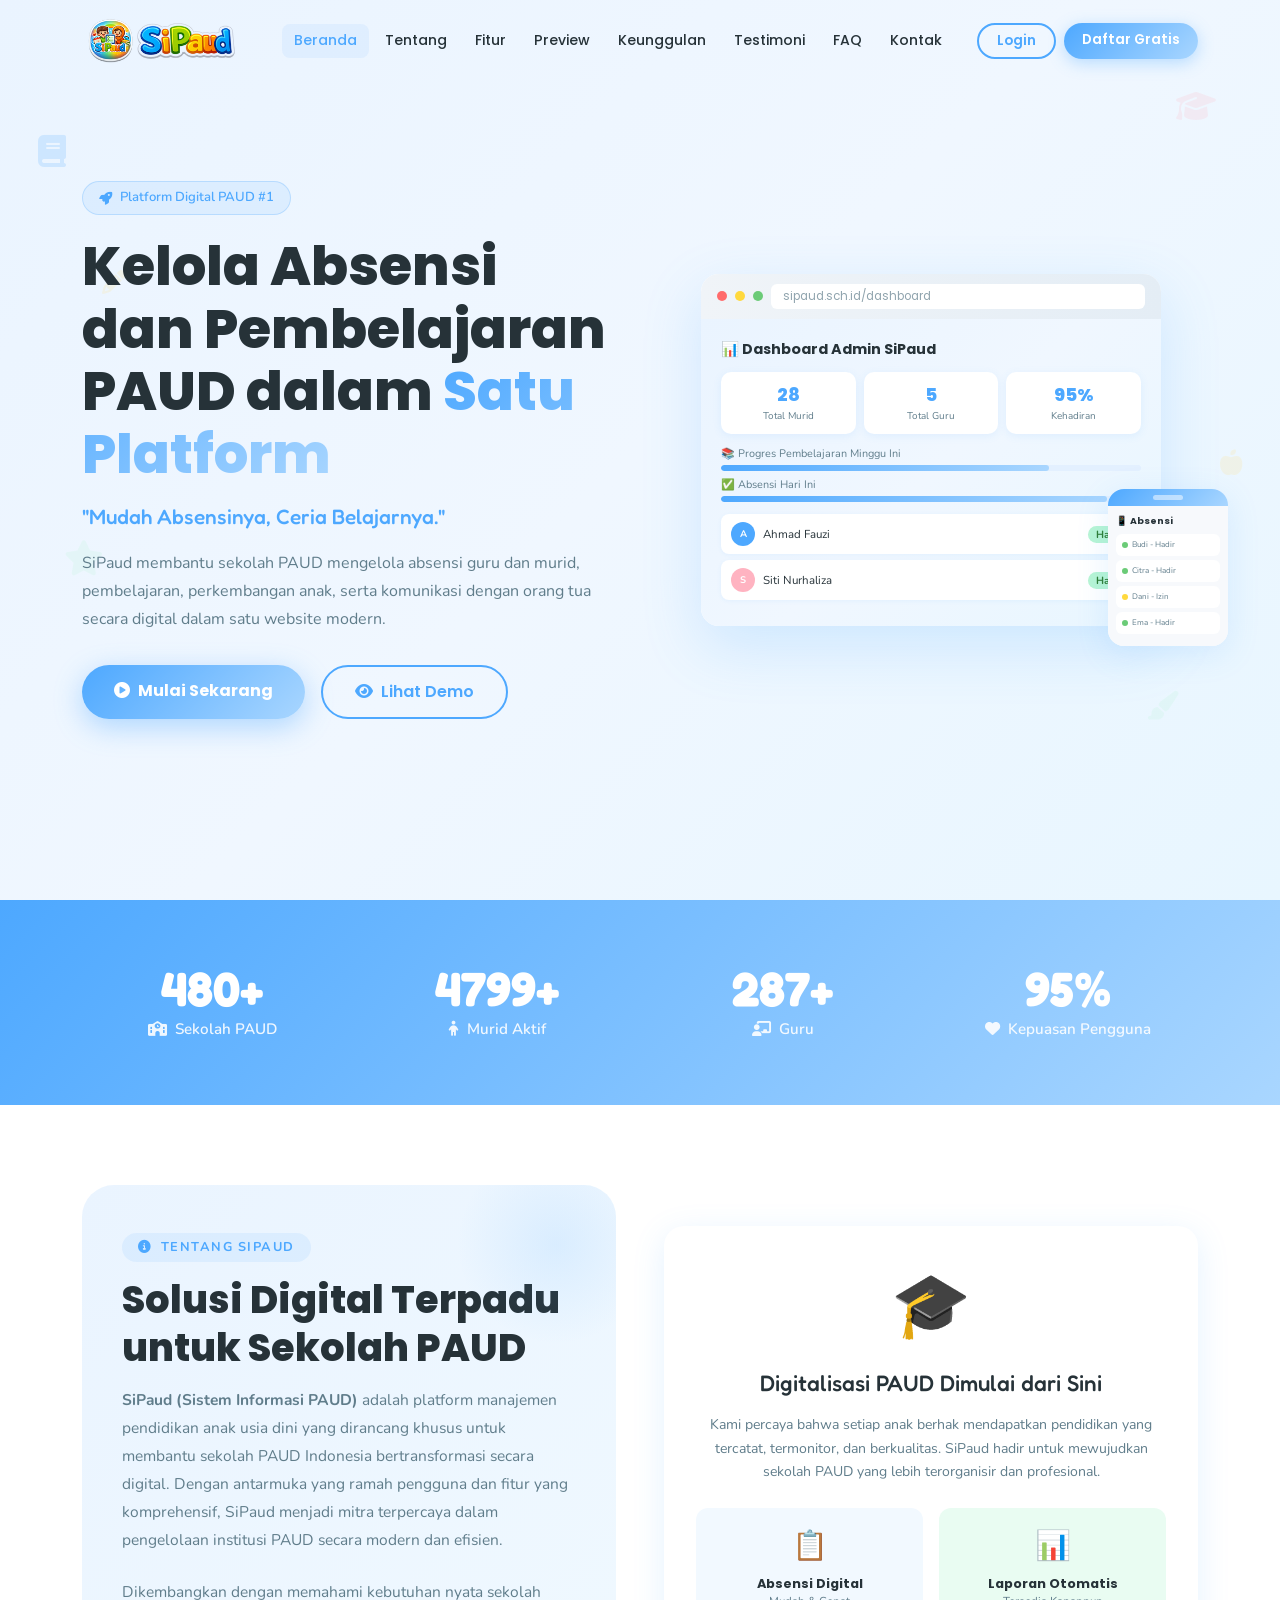
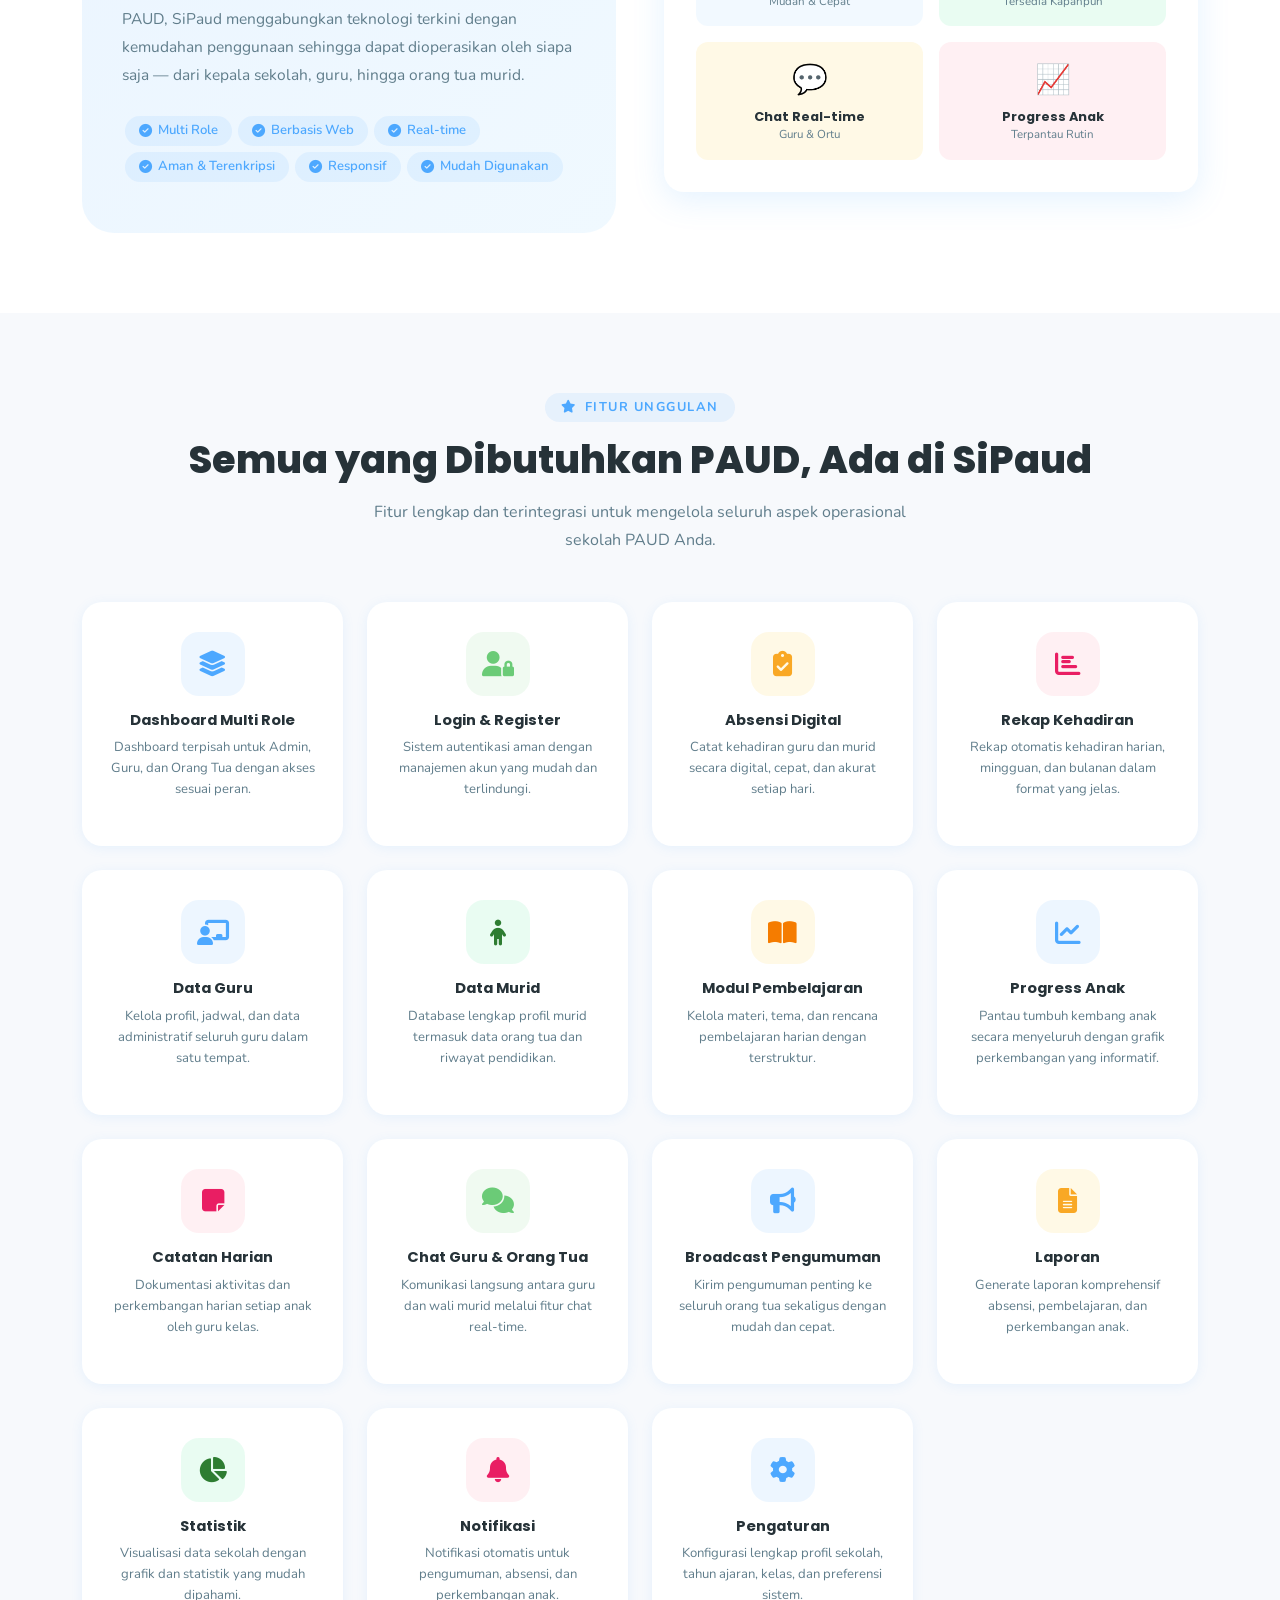
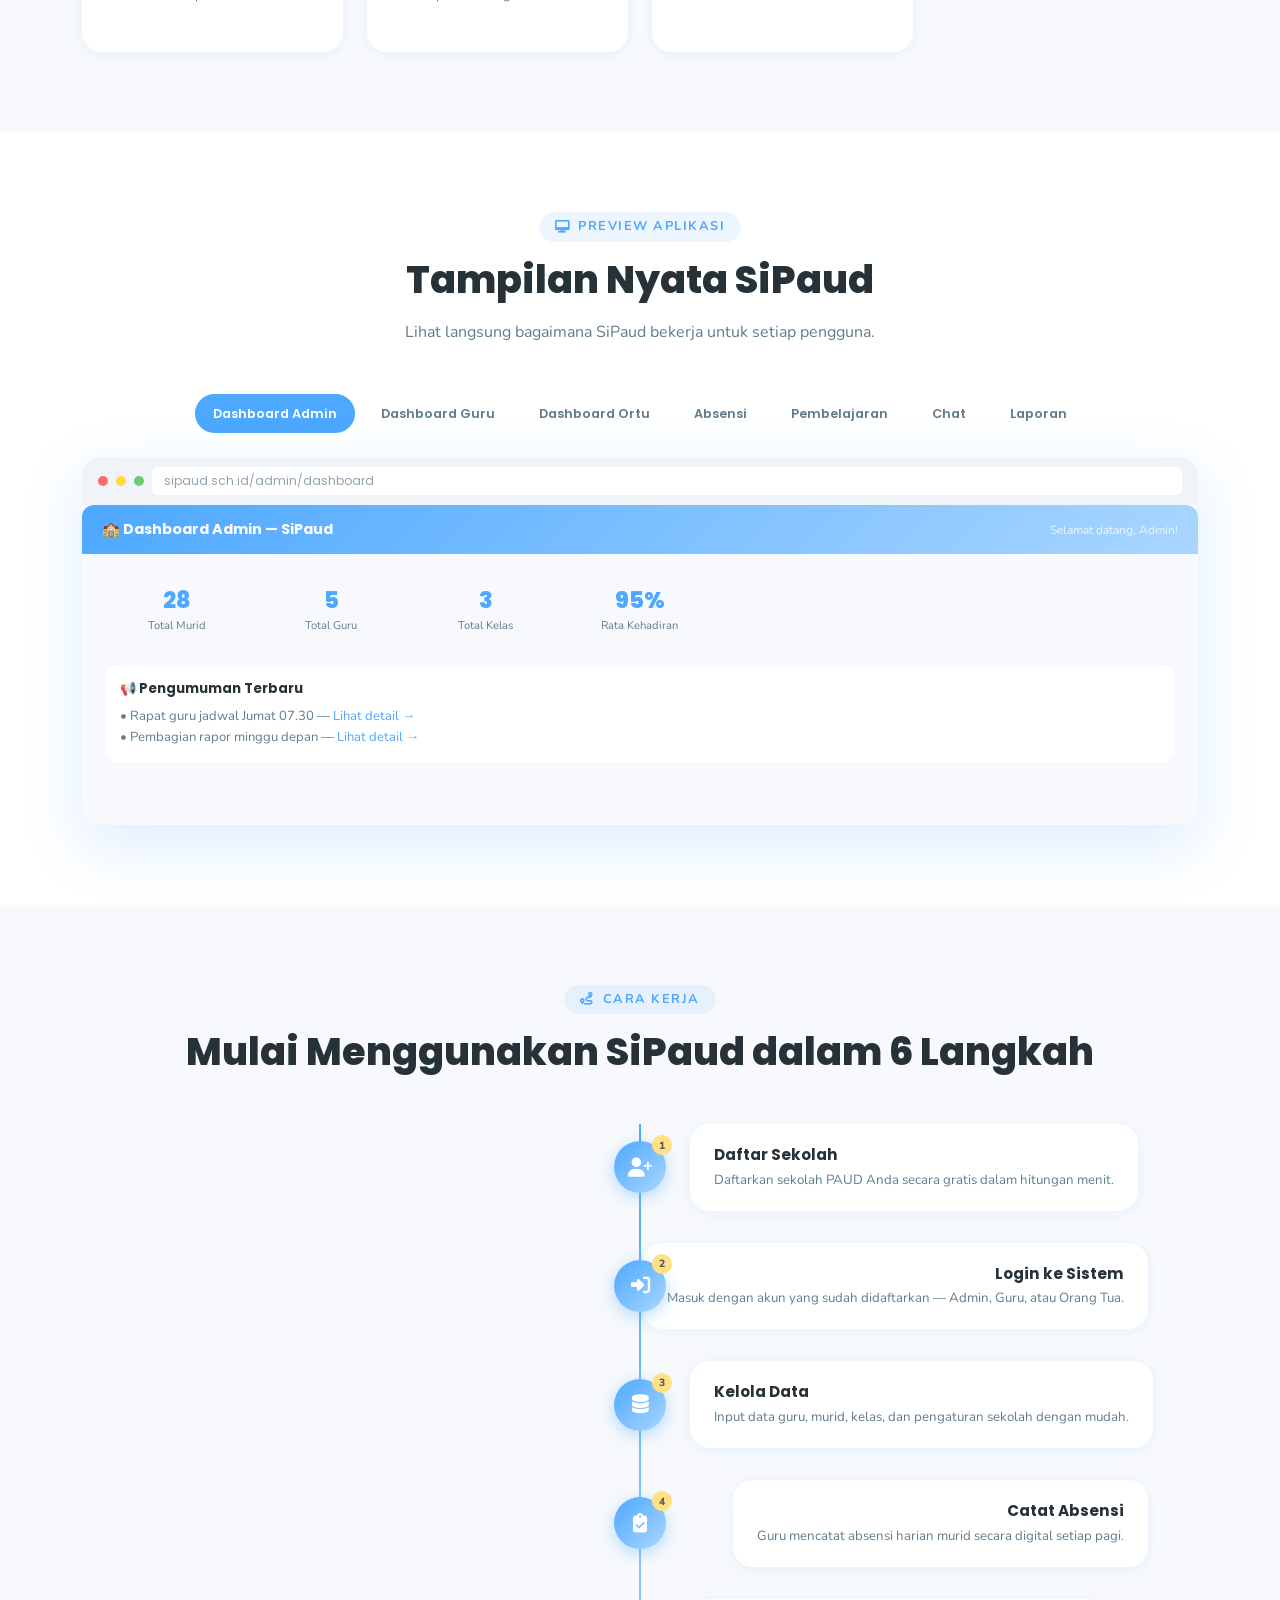
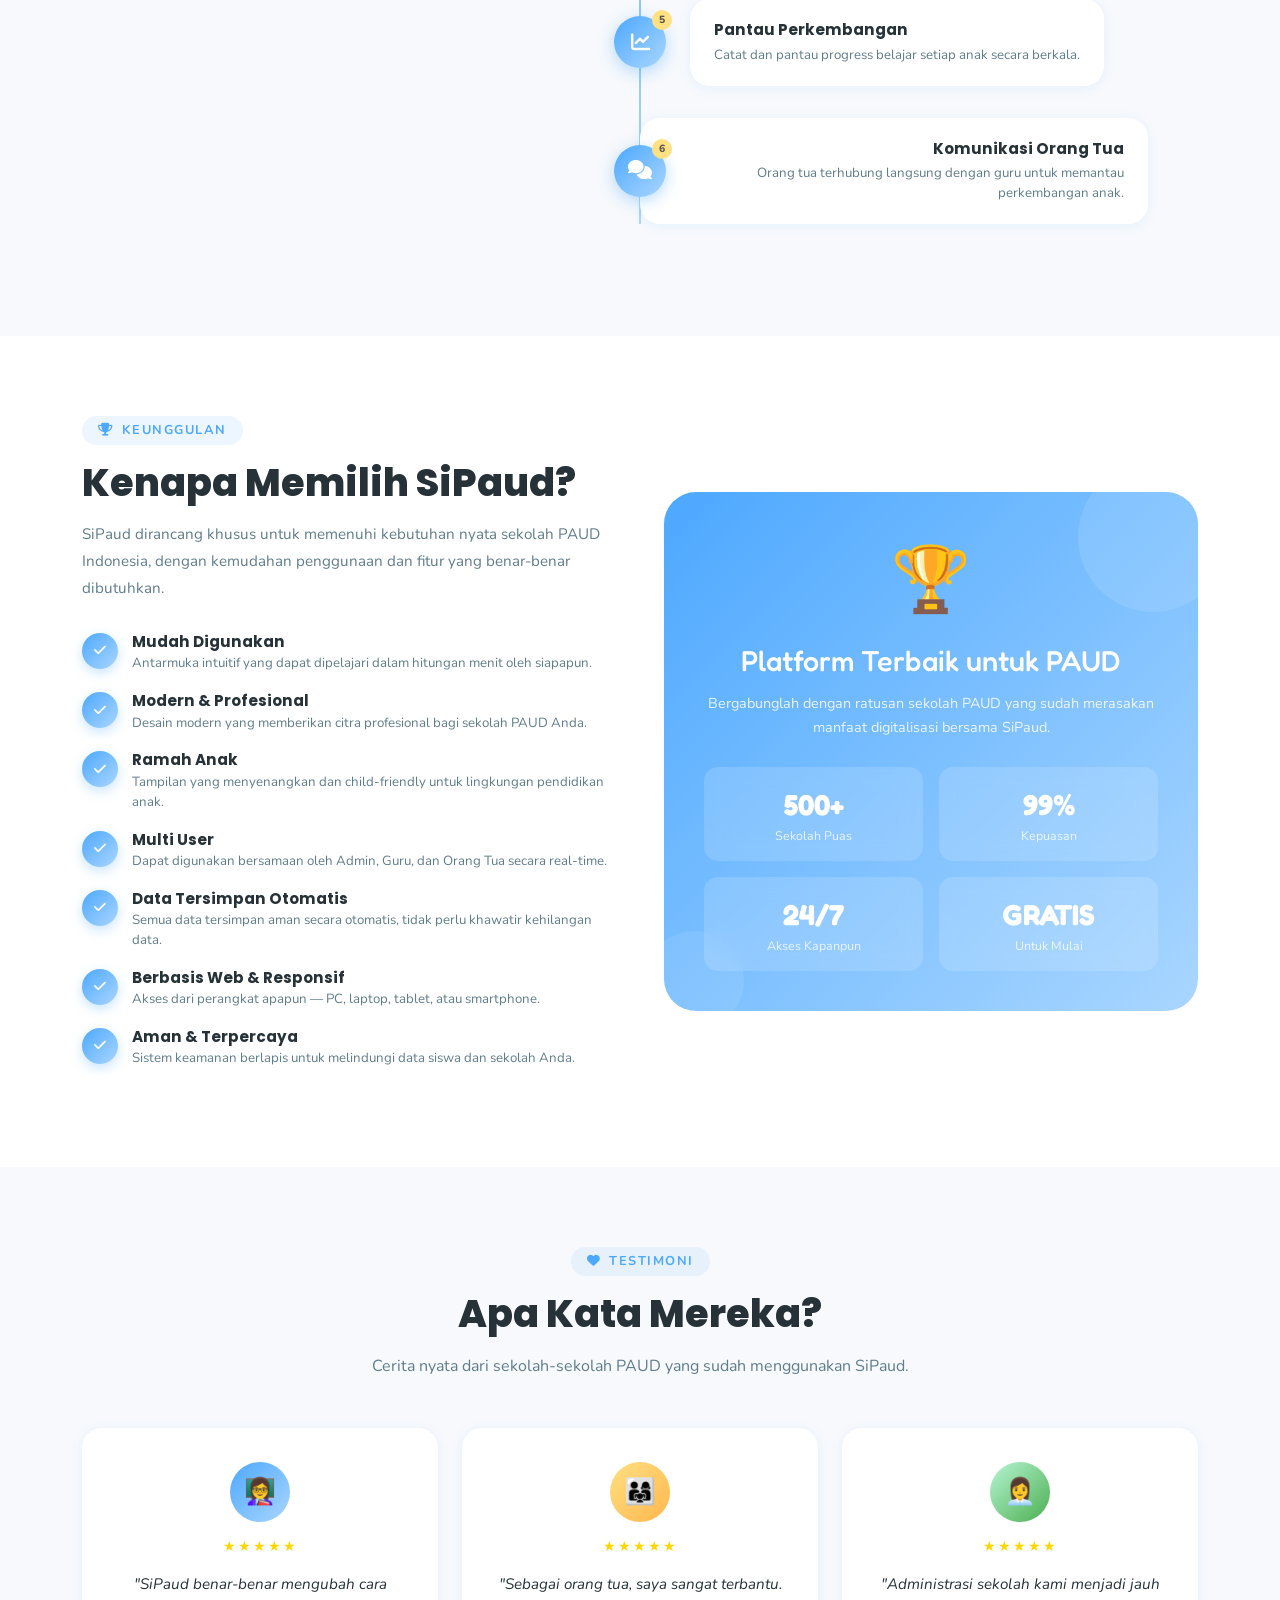
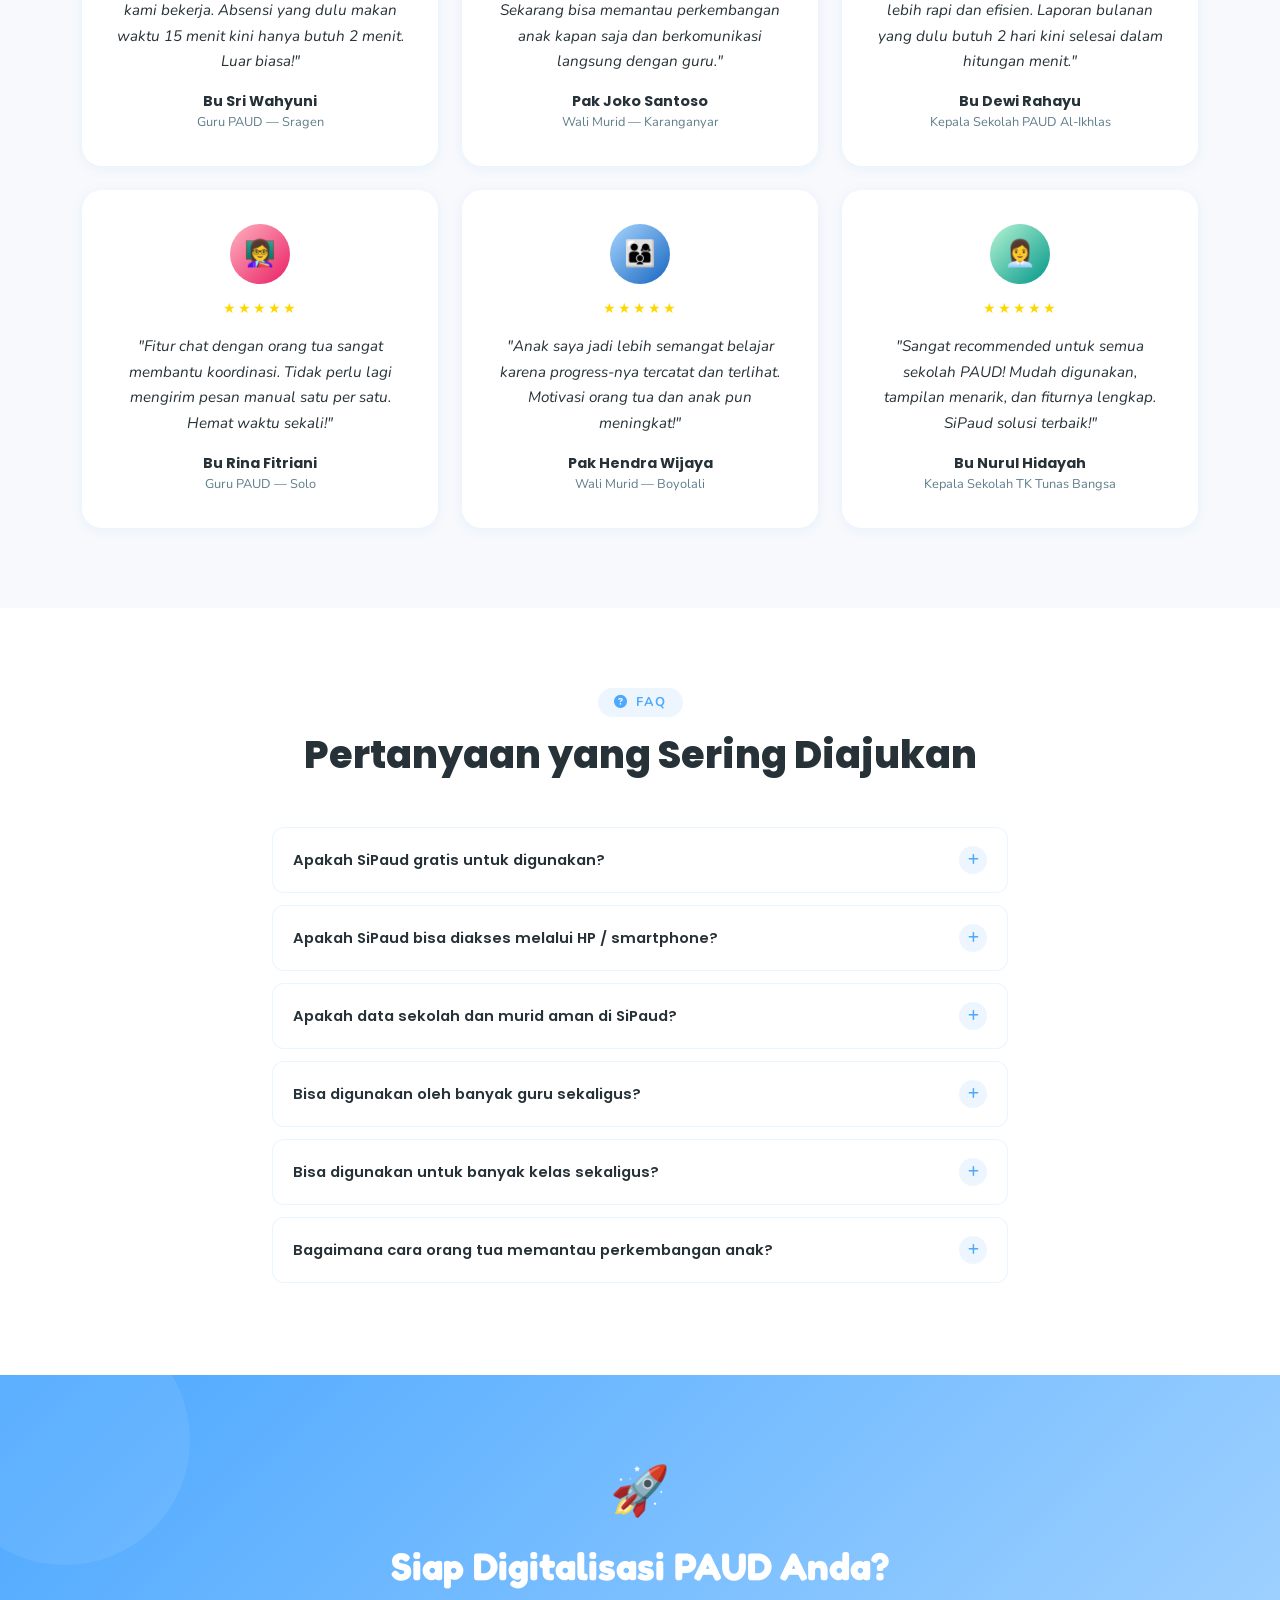
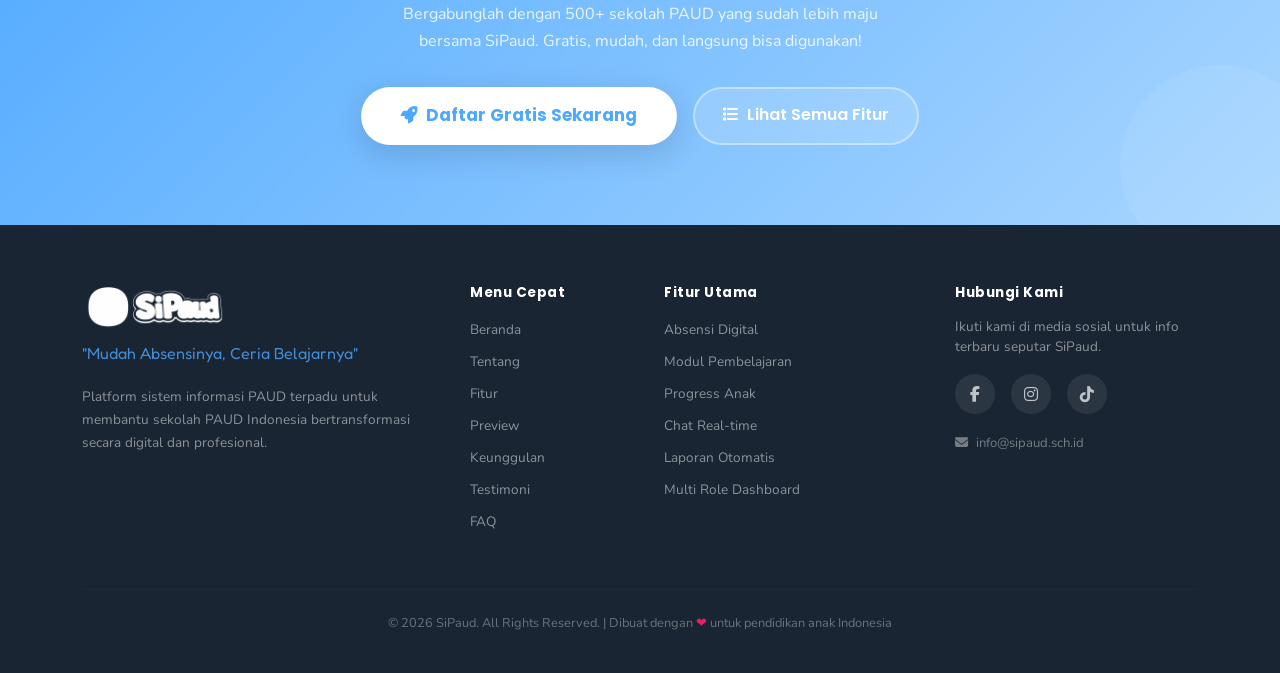
==== index.html @ 040f870e "Update index.html" ====
<!DOCTYPE html>
<html lang="id">
<head>
  <meta charset="UTF-8" />
  <meta name="viewport" content="width=device-width, initial-scale=1.0" />
  <title>SiPaud - Sistem Informasi PAUD | Mudah Absensinya, Ceria Belajarnya</title>
  <meta name="description" content="SiPaud adalah platform digital untuk mengelola absensi, pembelajaran, dan perkembangan anak PAUD dalam satu sistem modern yang mudah digunakan." />
  <meta name="keywords" content="SiPaud, sistem informasi PAUD, absensi digital PAUD, manajemen PAUD, aplikasi PAUD" />
  <meta property="og:title" content="SiPaud - Sistem Informasi PAUD" />
  <meta property="og:description" content="Mudah Absensinya, Ceria Belajarnya. Platform digital terbaik untuk sekolah PAUD." />
  <meta property="og:type" content="website" />
  <meta property="og:image" content="[data-uri]" />
  <link rel="icon" type="image/png" href="[data-uri]" />
  <link rel="shortcut icon" type="image/png" href="[data-uri]" />

  <!-- Google Fonts -->
  <link rel="preconnect" href="https://fonts.googleapis.com" />
  <link rel="preconnect" href="https://fonts.gstatic.com" crossorigin />
  <link href="https://fonts.googleapis.com/css2?family=Fredoka:wght@300;400;500;600;700&family=Nunito:wght@300;400;500;600;700;800;900&family=Poppins:wght@300;400;500;600;700;800&display=swap" rel="stylesheet" />

  <!-- Bootstrap 5 -->
  <link href="https://cdn.jsdelivr.net/npm/bootstrap@5.3.3/dist/css/bootstrap.min.css" rel="stylesheet" />

  <!-- Font Awesome -->
  <link href="https://cdnjs.cloudflare.com/ajax/libs/font-awesome/6.5.0/css/all.min.css" rel="stylesheet" />

  <style>
    /* ===== CSS VARIABLES ===== */
    :root {
      --primary: #4DA8FF;
      --secondary: #A9D6FF;
      --accent: #FFE082;
      --support: #B7F5D4;
      --bg: #FFFFFF;
      --section-bg: #F7F9FC;
      --text: #263238;
      --text-muted: #607D8B;
      --gradient: linear-gradient(135deg, #4DA8FF 0%, #A9D6FF 100%);
      --gradient-hero: linear-gradient(135deg, #EAF4FF 0%, #F0F7FF 50%, #E8F6FF 100%);
      --shadow-sm: 0 2px 12px rgba(77,168,255,0.10);
      --shadow-md: 0 8px 32px rgba(77,168,255,0.15);
      --shadow-lg: 0 20px 60px rgba(77,168,255,0.20);
      --radius: 20px;
      --radius-sm: 12px;
      --radius-lg: 32px;
    }

    /* ===== BASE ===== */
    * { box-sizing: border-box; margin: 0; padding: 0; }
    html { scroll-behavior: smooth; }
    body {
      font-family: 'Nunito', sans-serif;
      color: var(--text);
      background: var(--bg);
      overflow-x: hidden;
    }
    h1, h2, h3, h4, h5 { font-family: 'Poppins', sans-serif; }
    .font-fredoka { font-family: 'Fredoka', sans-serif; }

    /* ===== SPLASH SCREEN ===== */
    #splash-screen {
      position: fixed;
      inset: 0;
      background: linear-gradient(135deg, #EAF4FF 0%, #D6EEFF 50%, #C5E5FF 100%);
      display: flex;
      flex-direction: column;
      align-items: center;
      justify-content: center;
      z-index: 9999;
      transition: opacity 0.6s ease, visibility 0.6s ease;
    }
    #splash-screen.hide {
      opacity: 0;
      visibility: hidden;
    }
    .splash-logo {
      width: 280px;
      max-width: 80vw;
      animation: splashPop 0.8s cubic-bezier(0.34,1.56,0.64,1) forwards;
      filter: drop-shadow(0 10px 30px rgba(77,168,255,0.35));
    }
    .splash-tagline {
      font-family: 'Fredoka', sans-serif;
      font-size: 1.3rem;
      color: var(--primary);
      margin-top: 16px;
      opacity: 0;
      animation: fadeInUp 0.6s ease 0.5s forwards;
    }
    .splash-bar-wrap {
      margin-top: 40px;
      width: 180px;
      height: 5px;
      background: rgba(77,168,255,0.2);
      border-radius: 99px;
      overflow: hidden;
    }
    .splash-bar {
      height: 100%;
      background: var(--gradient);
      border-radius: 99px;
      animation: loadBar 2.2s ease forwards;
    }
    @keyframes splashPop {
      from { opacity: 0; transform: scale(0.6); }
      to { opacity: 1; transform: scale(1); }
    }
    @keyframes loadBar {
      from { width: 0; }
      to { width: 100%; }
    }
    @keyframes fadeInUp {
      from { opacity: 0; transform: translateY(16px); }
      to { opacity: 1; transform: translateY(0); }
    }

    /* ===== NAVBAR ===== */
    #mainNav {
      transition: all 0.35s ease;
      padding: 12px 0;
      background: transparent;
    }
    #mainNav.scrolled {
      background: rgba(255,255,255,0.97) !important;
      box-shadow: 0 2px 20px rgba(77,168,255,0.12);
      padding: 6px 0;
    }
    .navbar-brand img {
      height: 48px;
      transition: transform 0.3s ease;
    }
    .navbar-brand img:hover { transform: scale(1.05); }
    .navbar-nav .nav-link {
      font-family: 'Poppins', sans-serif;
      font-size: 0.88rem;
      font-weight: 500;
      color: #263238 !important;
      padding: 6px 12px !important;
      border-radius: 8px;
      transition: all 0.25s ease;
    }
    .navbar-nav .nav-link:hover, .navbar-nav .nav-link.active {
      color: var(--primary) !important;
      background: rgba(77,168,255,0.08);
    }
    .btn-nav-login {
      font-family: 'Poppins', sans-serif;
      font-size: 0.85rem;
      font-weight: 600;
      color: var(--primary) !important;
      border: 2px solid var(--primary);
      border-radius: 50px;
      padding: 6px 18px;
      transition: all 0.25s ease;
    }
    .btn-nav-login:hover {
      background: var(--primary);
      color: #fff !important;
    }
    .btn-nav-register {
      font-family: 'Poppins', sans-serif;
      font-size: 0.85rem;
      font-weight: 600;
      color: #fff !important;
      background: var(--gradient);
      border: none;
      border-radius: 50px;
      padding: 7px 18px;
      box-shadow: 0 4px 16px rgba(77,168,255,0.35);
      transition: all 0.25s ease;
    }
    .btn-nav-register:hover {
      transform: translateY(-2px);
      box-shadow: 0 8px 24px rgba(77,168,255,0.45);
    }
    .navbar-toggler {
      border: none;
      padding: 4px 8px;
    }
    .navbar-toggler:focus { box-shadow: none; }
    .navbar-toggler-icon {
      background-image: url("data:image/svg+xml,%3csvg xmlns='http://www.w3.org/2000/svg' viewBox='0 0 30 30'%3e%3cpath stroke='%234DA8FF' stroke-linecap='round' stroke-miterlimit='10' stroke-width='2' d='M4 7h22M4 15h22M4 23h22'/%3e%3c/svg%3e");
    }

    /* ===== HERO ===== */
    #beranda {
      background: var(--gradient-hero);
      min-height: 100vh;
      display: flex;
      align-items: center;
      padding-top: 80px;
      position: relative;
      overflow: hidden;
    }
    .hero-badge {
      display: inline-flex;
      align-items: center;
      gap: 8px;
      background: rgba(77,168,255,0.1);
      border: 1px solid rgba(77,168,255,0.25);
      border-radius: 50px;
      padding: 6px 16px;
      font-size: 0.82rem;
      font-weight: 600;
      color: var(--primary);
      margin-bottom: 20px;
    }
    .hero-title {
      font-size: clamp(2rem, 4.5vw, 3.4rem);
      font-weight: 800;
      line-height: 1.15;
      color: var(--text);
      margin-bottom: 16px;
    }
    .hero-title .highlight {
      background: var(--gradient);
      -webkit-background-clip: text;
      -webkit-text-fill-color: transparent;
      background-clip: text;
    }
    .hero-tagline {
      font-family: 'Fredoka', sans-serif;
      font-size: 1.3rem;
      color: var(--primary);
      margin-bottom: 16px;
      font-weight: 500;
    }
    .hero-desc {
      font-size: 1rem;
      color: var(--text-muted);
      line-height: 1.75;
      margin-bottom: 32px;
      max-width: 520px;
    }
    .btn-hero-primary {
      background: var(--gradient);
      color: #fff;
      border: none;
      border-radius: 50px;
      padding: 14px 32px;
      font-family: 'Poppins', sans-serif;
      font-size: 1rem;
      font-weight: 700;
      box-shadow: 0 8px 28px rgba(77,168,255,0.4);
      transition: all 0.3s ease;
      position: relative;
      overflow: hidden;
    }
    .btn-hero-primary:hover {
      transform: translateY(-3px);
      box-shadow: 0 14px 36px rgba(77,168,255,0.5);
      color: #fff;
    }
    .btn-hero-secondary {
      background: transparent;
      color: var(--primary);
      border: 2px solid var(--primary);
      border-radius: 50px;
      padding: 13px 32px;
      font-family: 'Poppins', sans-serif;
      font-size: 1rem;
      font-weight: 600;
      transition: all 0.3s ease;
    }
    .btn-hero-secondary:hover {
      background: var(--primary);
      color: #fff;
      transform: translateY(-3px);
    }

    /* Hero Mockup */
    .hero-mockup-wrap {
      position: relative;
      display: flex;
      justify-content: center;
      align-items: center;
    }
    .mockup-laptop {
      width: 100%;
      max-width: 460px;
      background: #fff;
      border-radius: 18px;
      box-shadow: var(--shadow-lg);
      overflow: hidden;
      position: relative;
      z-index: 2;
      animation: floatY 4s ease-in-out infinite;
    }
    .mockup-laptop-bar {
      background: linear-gradient(90deg, #f0f4f8, #e4edf5);
      padding: 10px 16px;
      display: flex;
      align-items: center;
      gap: 8px;
    }
    .mock-dot { width: 10px; height: 10px; border-radius: 50%; }
    .mockup-url {
      flex: 1;
      background: #fff;
      border-radius: 6px;
      padding: 4px 12px;
      font-size: 0.72rem;
      color: #90a4ae;
      font-family: 'Poppins', sans-serif;
    }
    .mockup-screen {
      background: var(--gradient-hero);
      padding: 20px;
      min-height: 240px;
    }
    .mock-dash-title {
      font-family: 'Poppins', sans-serif;
      font-size: 0.9rem;
      font-weight: 700;
      color: var(--text);
      margin-bottom: 12px;
    }
    .mock-stat-row {
      display: grid;
      grid-template-columns: repeat(3, 1fr);
      gap: 8px;
      margin-bottom: 12px;
    }
    .mock-stat-card {
      background: #fff;
      border-radius: 10px;
      padding: 10px 8px;
      text-align: center;
      box-shadow: 0 2px 8px rgba(77,168,255,0.1);
    }
    .mock-stat-num { font-size: 1.1rem; font-weight: 800; color: var(--primary); font-family: 'Poppins', sans-serif; }
    .mock-stat-label { font-size: 0.62rem; color: var(--text-muted); }
    .mock-bar-wrap { margin-bottom: 6px; }
    .mock-bar-label { font-size: 0.68rem; color: var(--text-muted); margin-bottom: 3px; }
    .mock-bar { height: 6px; border-radius: 99px; background: #e3f0ff; overflow: hidden; }
    .mock-bar-fill { height: 100%; background: var(--gradient); border-radius: 99px; }
    .mock-list-item {
      background: #fff;
      border-radius: 8px;
      padding: 8px 10px;
      margin-bottom: 6px;
      display: flex;
      align-items: center;
      gap: 8px;
      font-size: 0.72rem;
      color: var(--text);
      box-shadow: 0 1px 4px rgba(77,168,255,0.08);
    }
    .mock-avatar {
      width: 24px; height: 24px; border-radius: 50%;
      display: flex; align-items: center; justify-content: center;
      font-size: 0.6rem; font-weight: 700; color: #fff; flex-shrink: 0;
    }
    .mockup-phone {
      position: absolute;
      bottom: -20px;
      right: -30px;
      width: 120px;
      background: #fff;
      border-radius: 16px;
      box-shadow: var(--shadow-md);
      overflow: hidden;
      z-index: 3;
      animation: floatY 3.5s ease-in-out 0.5s infinite;
    }
    .phone-bar {
      background: var(--gradient);
      padding: 6px 8px;
      display: flex;
      justify-content: center;
      align-items: center;
    }
    .phone-notch {
      width: 30px; height: 5px; background: rgba(255,255,255,0.5); border-radius: 99px;
    }
    .phone-screen { padding: 8px; background: var(--section-bg); min-height: 120px; }
    .phone-title { font-size: 0.58rem; font-weight: 700; color: var(--text); margin-bottom: 6px; font-family: 'Poppins', sans-serif; }
    .phone-item {
      background: #fff;
      border-radius: 6px;
      padding: 5px 6px;
      margin-bottom: 4px;
      font-size: 0.5rem;
      color: var(--text-muted);
      display: flex;
      align-items: center;
      gap: 4px;
    }
    .phone-dot { width: 6px; height: 6px; border-radius: 50%; flex-shrink: 0; }

    /* Floating Icons */
    .floating-icons { position: absolute; inset: 0; pointer-events: none; overflow: hidden; }
    .float-icon {
      position: absolute;
      font-size: 1.8rem;
      opacity: 0.18;
      animation: floatRandom 6s ease-in-out infinite;
    }
    @keyframes floatY {
      0%, 100% { transform: translateY(0px); }
      50% { transform: translateY(-12px); }
    }
    @keyframes floatRandom {
      0%, 100% { transform: translateY(0) rotate(0deg); opacity: 0.18; }
      50% { transform: translateY(-20px) rotate(10deg); opacity: 0.28; }
    }
    .fi-1 { top: 15%; left: 3%; animation-delay: 0s; color: var(--primary); font-size: 2rem; }
    .fi-2 { top: 30%; left: 8%; animation-delay: 1s; color: var(--accent); font-size: 1.5rem; }
    .fi-3 { top: 60%; left: 5%; animation-delay: 2s; color: var(--support); font-size: 2.2rem; }
    .fi-4 { top: 75%; left: 15%; animation-delay: 0.5s; color: var(--primary); font-size: 1.4rem; }
    .fi-5 { top: 10%; right: 5%; animation-delay: 1.5s; color: #FFB3C1; font-size: 2rem; }
    .fi-6 { top: 50%; right: 3%; animation-delay: 0.8s; color: var(--accent); font-size: 1.6rem; }
    .fi-7 { bottom: 20%; right: 8%; animation-delay: 2.5s; color: var(--support); font-size: 1.8rem; }
    .fi-8 { bottom: 35%; right: 18%; animation-delay: 1.2s; color: var(--primary); font-size: 1.3rem; }

    /* ===== STATS ===== */
    #stats {
      background: var(--gradient);
      padding: 64px 0;
    }
    .stat-item { text-align: center; color: #fff; }
    .stat-num {
      font-family: 'Fredoka', sans-serif;
      font-size: 3rem;
      font-weight: 700;
      line-height: 1;
      margin-bottom: 6px;
    }
    .stat-label {
      font-size: 0.95rem;
      font-weight: 600;
      opacity: 0.9;
    }
    .stat-divider {
      width: 1px;
      height: 60px;
      background: rgba(255,255,255,0.3);
      margin: 0 auto;
    }

    /* ===== SECTION COMMON ===== */
    section { padding: 80px 0; }
    .section-label {
      display: inline-flex;
      align-items: center;
      gap: 8px;
      font-size: 0.8rem;
      font-weight: 700;
      letter-spacing: 1.5px;
      text-transform: uppercase;
      color: var(--primary);
      background: rgba(77,168,255,0.1);
      border-radius: 50px;
      padding: 5px 16px;
      margin-bottom: 14px;
    }
    .section-title {
      font-size: clamp(1.7rem, 3vw, 2.4rem);
      font-weight: 800;
      color: var(--text);
      margin-bottom: 14px;
      line-height: 1.25;
    }
    .section-desc {
      font-size: 1rem;
      color: var(--text-muted);
      line-height: 1.75;
      max-width: 560px;
    }

    /* ===== TENTANG ===== */
    #tentang { background: var(--bg); }
    .about-card {
      background: linear-gradient(135deg, #EAF4FF, #F0F9FF);
      border-radius: var(--radius-lg);
      padding: 48px 40px;
      position: relative;
      overflow: hidden;
    }
    .about-card::before {
      content: '';
      position: absolute;
      top: -40px; right: -40px;
      width: 200px; height: 200px;
      background: radial-gradient(circle, rgba(77,168,255,0.12) 0%, transparent 70%);
      border-radius: 50%;
    }
    .about-illus {
      background: #fff;
      border-radius: var(--radius);
      padding: 32px;
      box-shadow: var(--shadow-md);
      text-align: center;
    }
    .about-illus-icon {
      font-size: 4rem;
      margin-bottom: 16px;
      animation: floatY 3s ease-in-out infinite;
    }
    .about-feature-chip {
      display: inline-flex;
      align-items: center;
      gap: 6px;
      background: rgba(77,168,255,0.1);
      border-radius: 50px;
      padding: 5px 14px;
      font-size: 0.82rem;
      font-weight: 600;
      color: var(--primary);
      margin: 3px;
    }

    /* ===== FITUR ===== */
    #fitur { background: var(--section-bg); }
    .feature-card {
      background: #fff;
      border-radius: var(--radius);
      padding: 28px 24px;
      text-align: center;
      box-shadow: var(--shadow-sm);
      transition: all 0.35s cubic-bezier(0.34,1.56,0.64,1);
      height: 100%;
      border: 2px solid transparent;
      position: relative;
      overflow: hidden;
    }
    .feature-card::before {
      content: '';
      position: absolute;
      inset: 0;
      background: var(--gradient);
      opacity: 0;
      transition: opacity 0.3s ease;
      z-index: 0;
    }
    .feature-card:hover {
      transform: translateY(-10px);
      border-color: var(--primary);
      box-shadow: var(--shadow-md);
    }
    .feature-card:hover::before { opacity: 0.04; }
    .feature-card > * { position: relative; z-index: 1; }
    .feature-icon-wrap {
      width: 64px;
      height: 64px;
      border-radius: 18px;
      display: flex;
      align-items: center;
      justify-content: center;
      font-size: 1.6rem;
      margin: 0 auto 16px;
      transition: transform 0.3s ease;
    }
    .feature-card:hover .feature-icon-wrap { transform: scale(1.15) rotate(-5deg); }
    .feature-card h6 {
      font-family: 'Poppins', sans-serif;
      font-size: 0.92rem;
      font-weight: 700;
      color: var(--text);
      margin-bottom: 8px;
    }
    .feature-card p {
      font-size: 0.82rem;
      color: var(--text-muted);
      line-height: 1.6;
    }

    /* ===== PREVIEW ===== */
    #preview { background: var(--bg); }
    .preview-carousel { position: relative; }
    .preview-nav-btn {
      width: 48px; height: 48px;
      border-radius: 50%;
      border: 2px solid var(--primary);
      background: #fff;
      color: var(--primary);
      font-size: 1rem;
      display: flex; align-items: center; justify-content: center;
      cursor: pointer;
      transition: all 0.25s ease;
      box-shadow: var(--shadow-sm);
    }
    .preview-nav-btn:hover { background: var(--primary); color: #fff; }
    .browser-mockup {
      background: #fff;
      border-radius: var(--radius);
      box-shadow: var(--shadow-lg);
      overflow: hidden;
    }
    .browser-bar {
      background: #f0f4f8;
      padding: 10px 16px;
      display: flex;
      align-items: center;
      gap: 8px;
    }
    .browser-url {
      flex: 1;
      background: #fff;
      border-radius: 6px;
      padding: 5px 12px;
      font-size: 0.75rem;
      color: #90a4ae;
      font-family: 'Poppins', sans-serif;
    }
    .browser-screen {
      min-height: 320px;
      padding: 24px;
      position: relative;
      overflow: hidden;
    }
    .preview-slide { display: none; animation: fadeInSlide 0.4s ease; }
    .preview-slide.active { display: block; }
    @keyframes fadeInSlide {
      from { opacity: 0; transform: translateX(20px); }
      to { opacity: 1; transform: translateX(0); }
    }
    .preview-dot {
      width: 10px; height: 10px;
      border-radius: 50%;
      background: rgba(77,168,255,0.25);
      cursor: pointer;
      transition: all 0.3s ease;
    }
    .preview-dot.active { background: var(--primary); width: 28px; border-radius: 5px; }
    .preview-tab-btn {
      font-family: 'Poppins', sans-serif;
      font-size: 0.8rem;
      font-weight: 600;
      padding: 8px 16px;
      border-radius: 50px;
      border: 2px solid transparent;
      background: transparent;
      color: var(--text-muted);
      cursor: pointer;
      transition: all 0.25s ease;
      white-space: nowrap;
    }
    .preview-tab-btn.active, .preview-tab-btn:hover {
      background: var(--primary);
      color: #fff;
      border-color: var(--primary);
    }

    /* Screen mockup content */
    .screen-header {
      background: var(--gradient);
      color: #fff;
      padding: 14px 20px;
      border-radius: 12px 12px 0 0;
      margin: -24px -24px 16px -24px;
      display: flex;
      align-items: center;
      justify-content: space-between;
    }
    .screen-header-title { font-family: 'Poppins', sans-serif; font-size: 0.9rem; font-weight: 700; }
    .screen-grid { display: grid; grid-template-columns: repeat(auto-fill, minmax(130px, 1fr)); gap: 12px; margin-bottom: 16px; }
    .screen-card {
      background: var(--section-bg);
      border-radius: 12px;
      padding: 14px 12px;
      text-align: center;
    }
    .screen-card-num { font-size: 1.4rem; font-weight: 800; color: var(--primary); font-family: 'Poppins', sans-serif; }
    .screen-card-lbl { font-size: 0.7rem; color: var(--text-muted); }
    .screen-table {
      width: 100%;
      border-collapse: collapse;
      font-size: 0.8rem;
    }
    .screen-table th {
      background: var(--section-bg);
      padding: 8px 10px;
      font-family: 'Poppins', sans-serif;
      font-weight: 700;
      font-size: 0.75rem;
      color: var(--text-muted);
      text-align: left;
    }
    .screen-table td {
      padding: 8px 10px;
      border-bottom: 1px solid #f0f4f8;
      color: var(--text);
    }
    .badge-hadir { background: rgba(183,245,212,0.5); color: #2e7d32; border-radius: 50px; padding: 2px 10px; font-size: 0.7rem; font-weight: 600; }
    .badge-alpha { background: rgba(255,224,130,0.5); color: #f57c00; border-radius: 50px; padding: 2px 10px; font-size: 0.7rem; font-weight: 600; }
    .screen-chat-bubble {
      max-width: 70%;
      border-radius: 12px;
      padding: 8px 14px;
      margin-bottom: 8px;
      font-size: 0.8rem;
    }
    .bubble-out { background: var(--primary); color: #fff; margin-left: auto; border-radius: 12px 12px 2px 12px; }
    .bubble-in { background: var(--section-bg); color: var(--text); border-radius: 12px 12px 12px 2px; }
    .bubble-meta { font-size: 0.65rem; color: var(--text-muted); margin-top: 4px; }

    /* ===== CARA KERJA ===== */
    #cara-kerja { background: var(--section-bg); }
    .timeline-wrap { position: relative; }
    .timeline-line {
      position: absolute;
      left: 50%;
      top: 0; bottom: 0;
      width: 2px;
      background: linear-gradient(to bottom, var(--primary), var(--secondary));
      transform: translateX(-50%);
    }
    .timeline-item {
      display: flex;
      align-items: center;
      margin-bottom: 32px;
      position: relative;
    }
    .timeline-item:nth-child(odd) { flex-direction: row; }
    .timeline-item:nth-child(even) { flex-direction: row-reverse; }
    .timeline-content {
      flex: 1;
      padding: 0 40px;
    }
    .timeline-item:nth-child(odd) .timeline-content { text-align: right; padding-right: 50px; padding-left: 0; }
    .timeline-item:nth-child(even) .timeline-content { text-align: left; padding-left: 50px; padding-right: 0; }
    .timeline-card {
      background: #fff;
      border-radius: var(--radius);
      padding: 20px 24px;
      box-shadow: var(--shadow-sm);
      display: inline-block;
      transition: all 0.3s ease;
    }
    .timeline-card:hover { transform: translateY(-4px); box-shadow: var(--shadow-md); }
    .timeline-node {
      position: absolute;
      left: 50%;
      transform: translateX(-50%);
      width: 52px; height: 52px;
      border-radius: 50%;
      background: var(--gradient);
      display: flex; align-items: center; justify-content: center;
      color: #fff;
      font-size: 1.2rem;
      box-shadow: 0 4px 16px rgba(77,168,255,0.4);
      z-index: 2;
    }
    .step-num {
      position: absolute;
      top: -6px; right: -6px;
      width: 20px; height: 20px;
      background: var(--accent);
      border-radius: 50%;
      font-size: 0.65rem;
      font-weight: 800;
      color: #555;
      display: flex; align-items: center; justify-content: center;
    }
    @media (max-width: 767px) {
      .timeline-line { left: 24px; }
      .timeline-item, .timeline-item:nth-child(even) { flex-direction: column; padding-left: 60px; }
      .timeline-content, .timeline-item:nth-child(odd) .timeline-content,
      .timeline-item:nth-child(even) .timeline-content { text-align: left; padding: 0; width: 100%; }
      .timeline-node { left: 24px; }
    }

    /* ===== KEUNGGULAN ===== */
    #keunggulan { background: var(--bg); }
    .check-item {
      display: flex;
      align-items: flex-start;
      gap: 14px;
      margin-bottom: 18px;
    }
    .check-icon {
      width: 36px; height: 36px;
      border-radius: 50%;
      background: var(--gradient);
      display: flex; align-items: center; justify-content: center;
      color: #fff;
      font-size: 0.85rem;
      flex-shrink: 0;
      box-shadow: 0 4px 12px rgba(77,168,255,0.3);
    }
    .check-text h6 {
      font-family: 'Poppins', sans-serif;
      font-size: 0.95rem;
      font-weight: 700;
      color: var(--text);
      margin-bottom: 3px;
    }
    .check-text p { font-size: 0.83rem; color: var(--text-muted); margin: 0; }
    .keunggulan-illus {
      background: var(--gradient);
      border-radius: var(--radius-lg);
      padding: 40px;
      text-align: center;
      position: relative;
      overflow: hidden;
    }
    .keunggulan-illus::before {
      content: '';
      position: absolute;
      top: -30px; right: -30px;
      width: 150px; height: 150px;
      background: rgba(255,255,255,0.1);
      border-radius: 50%;
    }
    .keunggulan-illus::after {
      content: '';
      position: absolute;
      bottom: -20px; left: -20px;
      width: 100px; height: 100px;
      background: rgba(255,255,255,0.08);
      border-radius: 50%;
    }

    /* ===== TESTIMONI ===== */
    #testimoni { background: var(--section-bg); }
    .testi-card {
      background: #fff;
      border-radius: var(--radius);
      padding: 32px;
      box-shadow: var(--shadow-sm);
      text-align: center;
      transition: all 0.3s ease;
      border: 2px solid transparent;
    }
    .testi-card:hover { transform: translateY(-6px); box-shadow: var(--shadow-md); border-color: var(--secondary); }
    .testi-avatar {
      width: 60px; height: 60px;
      border-radius: 50%;
      margin: 0 auto 14px;
      display: flex; align-items: center; justify-content: center;
      font-size: 1.6rem;
      color: #fff;
    }
    .testi-stars { color: #FFD700; font-size: 0.9rem; letter-spacing: 2px; margin-bottom: 14px; }
    .testi-text {
      font-size: 0.95rem;
      color: var(--text);
      line-height: 1.7;
      font-style: italic;
      margin-bottom: 16px;
    }
    .testi-name { font-family: 'Poppins', sans-serif; font-weight: 700; font-size: 0.9rem; color: var(--text); }
    .testi-role { font-size: 0.8rem; color: var(--text-muted); }
    .testi-carousel-btn {
      width: 44px; height: 44px;
      border-radius: 50%;
      border: 2px solid var(--primary);
      background: #fff;
      color: var(--primary);
      display: flex; align-items: center; justify-content: center;
      cursor: pointer;
      transition: all 0.25s ease;
    }
    .testi-carousel-btn:hover { background: var(--primary); color: #fff; }

    /* ===== FAQ ===== */
    #faq { background: var(--bg); }
    .faq-item {
      background: #fff;
      border-radius: var(--radius-sm);
      border: 1px solid rgba(77,168,255,0.12);
      margin-bottom: 12px;
      overflow: hidden;
      transition: all 0.3s ease;
    }
    .faq-item.open { border-color: var(--primary); box-shadow: var(--shadow-sm); }
    .faq-question {
      padding: 18px 20px;
      cursor: pointer;
      display: flex;
      align-items: center;
      justify-content: space-between;
      gap: 12px;
    }
    .faq-question span {
      font-family: 'Poppins', sans-serif;
      font-size: 0.92rem;
      font-weight: 600;
      color: var(--text);
    }
    .faq-icon {
      width: 28px; height: 28px;
      border-radius: 50%;
      background: rgba(77,168,255,0.1);
      display: flex; align-items: center; justify-content: center;
      color: var(--primary);
      font-size: 0.75rem;
      flex-shrink: 0;
      transition: all 0.3s ease;
    }
    .faq-item.open .faq-icon { background: var(--primary); color: #fff; transform: rotate(45deg); }
    .faq-answer {
      max-height: 0;
      overflow: hidden;
      transition: max-height 0.35s ease, padding 0.35s ease;
      padding: 0 20px;
    }
    .faq-item.open .faq-answer { max-height: 200px; padding: 0 20px 18px; }
    .faq-answer p { font-size: 0.88rem; color: var(--text-muted); line-height: 1.7; margin: 0; }

    /* ===== CTA ===== */
    #cta {
      background: var(--gradient);
      padding: 80px 0;
      position: relative;
      overflow: hidden;
    }
    #cta::before {
      content: '';
      position: absolute;
      top: -60px; left: -60px;
      width: 250px; height: 250px;
      background: rgba(255,255,255,0.08);
      border-radius: 50%;
    }
    #cta::after {
      content: '';
      position: absolute;
      bottom: -40px; right: -40px;
      width: 200px; height: 200px;
      background: rgba(255,255,255,0.06);
      border-radius: 50%;
    }
    .btn-cta {
      background: #fff;
      color: var(--primary);
      border: none;
      border-radius: 50px;
      padding: 16px 40px;
      font-family: 'Poppins', sans-serif;
      font-size: 1.05rem;
      font-weight: 700;
      box-shadow: 0 8px 32px rgba(0,0,0,0.15);
      transition: all 0.3s ease;
      position: relative;
      overflow: hidden;
    }
    .btn-cta:hover { transform: translateY(-4px); box-shadow: 0 16px 40px rgba(0,0,0,0.2); color: var(--primary); }

    /* ===== FOOTER ===== */
    footer {
      background: #1a2533;
      color: rgba(255,255,255,0.85);
      padding: 60px 0 24px;
    }
    footer .footer-logo img { height: 44px; filter: brightness(0) invert(1); margin-bottom: 12px; }
    footer .footer-tagline {
      font-family: 'Fredoka', sans-serif;
      font-size: 1rem;
      color: rgba(77,168,255,0.8);
      margin-bottom: 20px;
    }
    footer .footer-desc { font-size: 0.85rem; color: rgba(255,255,255,0.5); line-height: 1.7; }
    footer h6 {
      font-family: 'Poppins', sans-serif;
      font-size: 0.85rem;
      font-weight: 700;
      color: #fff;
      letter-spacing: 0.5px;
      margin-bottom: 16px;
    }
    footer ul { list-style: none; padding: 0; }
    footer ul li { margin-bottom: 8px; }
    footer ul li a {
      font-size: 0.85rem;
      color: rgba(255,255,255,0.5);
      text-decoration: none;
      transition: color 0.2s ease;
    }
    footer ul li a:hover { color: var(--primary); }
    .social-link {
      width: 40px; height: 40px;
      border-radius: 50%;
      display: flex; align-items: center; justify-content: center;
      font-size: 1rem;
      color: rgba(255,255,255,0.7);
      background: rgba(255,255,255,0.08);
      text-decoration: none;
      transition: all 0.25s ease;
    }
    .social-link:hover { background: var(--primary); color: #fff; transform: translateY(-3px); }
    .footer-divider { border-color: rgba(255,255,255,0.08); margin: 40px 0 24px; }
    .footer-copy { font-size: 0.8rem; color: rgba(255,255,255,0.35); text-align: center; }

    /* ===== SCROLL REVEAL ===== */
    .reveal {
      opacity: 0;
      transform: translateY(32px);
      transition: opacity 0.7s ease, transform 0.7s ease;
    }
    .reveal.visible { opacity: 1; transform: translateY(0); }

    /* ===== RIPPLE ===== */
    .ripple-btn { position: relative; overflow: hidden; }
    .ripple-effect {
      position: absolute;
      border-radius: 50%;
      background: rgba(255,255,255,0.3);
      transform: scale(0);
      animation: ripple 0.6s linear;
      pointer-events: none;
    }
    @keyframes ripple {
      to { transform: scale(4); opacity: 0; }
    }

    /* ===== SCROLL TO TOP ===== */
    #scrollTop {
      position: fixed;
      bottom: 28px; right: 28px;
      width: 44px; height: 44px;
      border-radius: 50%;
      background: var(--gradient);
      color: #fff;
      border: none;
      font-size: 1rem;
      display: flex; align-items: center; justify-content: center;
      box-shadow: var(--shadow-md);
      cursor: pointer;
      transition: all 0.3s ease;
      opacity: 0; pointer-events: none;
      z-index: 999;
    }
    #scrollTop.visible { opacity: 1; pointer-events: all; }
    #scrollTop:hover { transform: translateY(-4px); }

    /* ===== RESPONSIVE TWEAKS ===== */
    @media (max-width: 991px) {
      .mockup-phone { right: 0; bottom: -10px; width: 100px; }
      .navbar-collapse { background: rgba(255,255,255,0.98); border-radius: var(--radius); padding: 16px; margin-top: 8px; box-shadow: var(--shadow-md); }
    }
    @media (max-width: 767px) {
      section { padding: 56px 0; }
      .hero-title { font-size: 1.9rem; }
      .stat-num { font-size: 2.2rem; }
      .about-card { padding: 28px 20px; }
    }
  </style>
</head>
<body>

<!-- ===== SPLASH SCREEN ===== -->
<div id="splash-screen">
  <img src="[data-uri]" alt="SiPaud Logo" class="splash-logo" />
  <div class="splash-tagline">"Mudah Absensinya, Ceria Belajarnya"</div>
  <div class="splash-bar-wrap">
    <div class="splash-bar"></div>
  </div>
</div>

<!-- ===== NAVBAR ===== -->
<nav id="mainNav" class="navbar navbar-expand-lg fixed-top">
  <div class="container">
    <a class="navbar-brand" href="#beranda">
      <img src="[data-uri]" alt="SiPaud" />
    </a>
    <button class="navbar-toggler" type="button" data-bs-toggle="collapse" data-bs-target="#navMenu" aria-label="Toggle navigation">
      <span class="navbar-toggler-icon"></span>
    </button>
    <div class="collapse navbar-collapse" id="navMenu">
      <ul class="navbar-nav mx-auto gap-1">
        <li class="nav-item"><a class="nav-link" href="#beranda">Beranda</a></li>
        <li class="nav-item"><a class="nav-link" href="#tentang">Tentang</a></li>
        <li class="nav-item"><a class="nav-link" href="#fitur">Fitur</a></li>
        <li class="nav-item"><a class="nav-link" href="#preview">Preview</a></li>
        <li class="nav-item"><a class="nav-link" href="#keunggulan">Keunggulan</a></li>
        <li class="nav-item"><a class="nav-link" href="#testimoni">Testimoni</a></li>
        <li class="nav-item"><a class="nav-link" href="#faq">FAQ</a></li>
        <li class="nav-item"><a class="nav-link" href="#kontak">Kontak</a></li>
      </ul>
      <div class="d-flex gap-2 mt-2 mt-lg-0">
        <a href="#" class="btn-nav-login btn">Login</a>
        <a href="#" class="btn-nav-register btn ripple-btn">Daftar Gratis</a>
      </div>
    </div>
  </div>
</nav>

<!-- ===== HERO ===== -->
<section id="beranda">
  <div class="floating-icons">
    <i class="fas fa-book fi-1 float-icon"></i>
    <i class="fas fa-pencil fi-2 float-icon"></i>
    <i class="fas fa-star fi-3 float-icon"></i>
    <i class="fas fa-puzzle-piece fi-4 float-icon"></i>
    <i class="fas fa-graduation-cap fi-5 float-icon"></i>
    <i class="fas fa-apple-alt fi-6 float-icon"></i>
    <i class="fas fa-paint-brush fi-7 float-icon"></i>
    <i class="fas fa-music fi-8 float-icon"></i>
  </div>
  <div class="container">
    <div class="row align-items-center g-5">
      <div class="col-lg-6 reveal">
        <div class="hero-badge"><i class="fas fa-rocket"></i> Platform Digital PAUD #1</div>
        <h1 class="hero-title">
          Kelola Absensi dan Pembelajaran PAUD dalam
          <span class="highlight"> Satu Platform</span>
        </h1>
        <p class="hero-tagline">"Mudah Absensinya, Ceria Belajarnya."</p>
        <p class="hero-desc">SiPaud membantu sekolah PAUD mengelola absensi guru dan murid, pembelajaran, perkembangan anak, serta komunikasi dengan orang tua secara digital dalam satu website modern.</p>
        <div class="d-flex flex-wrap gap-3">
          <a href="#" class="btn btn-hero-primary ripple-btn"><i class="fas fa-play-circle me-2"></i>Mulai Sekarang</a>
          <a href="#preview" class="btn btn-hero-secondary"><i class="fas fa-eye me-2"></i>Lihat Demo</a>
        </div>
      </div>
      <div class="col-lg-6 reveal">
        <div class="hero-mockup-wrap">
          <div class="mockup-laptop">
            <div class="mockup-laptop-bar">
              <div class="mock-dot" style="background:#FF6B6B"></div>
              <div class="mock-dot" style="background:#FFD93D"></div>
              <div class="mock-dot" style="background:#6BCB77"></div>
              <div class="mockup-url">sipaud.sch.id/dashboard</div>
            </div>
            <div class="mockup-screen">
              <div class="mock-dash-title">📊 Dashboard Admin SiPaud</div>
              <div class="mock-stat-row">
                <div class="mock-stat-card">
                  <div class="mock-stat-num">28</div>
                  <div class="mock-stat-label">Total Murid</div>
                </div>
                <div class="mock-stat-card">
                  <div class="mock-stat-num">5</div>
                  <div class="mock-stat-label">Total Guru</div>
                </div>
                <div class="mock-stat-card">
                  <div class="mock-stat-num">95%</div>
                  <div class="mock-stat-label">Kehadiran</div>
                </div>
              </div>
              <div class="mock-bar-wrap">
                <div class="mock-bar-label">📚 Progres Pembelajaran Minggu Ini</div>
                <div class="mock-bar"><div class="mock-bar-fill" style="width:78%"></div></div>
              </div>
              <div class="mock-bar-wrap">
                <div class="mock-bar-label">✅ Absensi Hari Ini</div>
                <div class="mock-bar"><div class="mock-bar-fill" style="width:92%"></div></div>
              </div>
              <div style="margin-top:12px;">
                <div class="mock-list-item">
                  <div class="mock-avatar" style="background:#4DA8FF">A</div>
                  <span>Ahmad Fauzi</span>
                  <span style="margin-left:auto;font-size:0.65rem;background:#B7F5D4;color:#2e7d32;border-radius:50px;padding:1px 8px;font-weight:700;">Hadir</span>
                </div>
                <div class="mock-list-item">
                  <div class="mock-avatar" style="background:#FFB3C1">S</div>
                  <span>Siti Nurhaliza</span>
                  <span style="margin-left:auto;font-size:0.65rem;background:#B7F5D4;color:#2e7d32;border-radius:50px;padding:1px 8px;font-weight:700;">Hadir</span>
                </div>
              </div>
            </div>
          </div>
          <div class="mockup-phone">
            <div class="phone-bar"><div class="phone-notch"></div></div>
            <div class="phone-screen">
              <div class="phone-title">📱 Absensi</div>
              <div class="phone-item"><div class="phone-dot" style="background:#6BCB77"></div>Budi - Hadir</div>
              <div class="phone-item"><div class="phone-dot" style="background:#6BCB77"></div>Citra - Hadir</div>
              <div class="phone-item"><div class="phone-dot" style="background:#FFD93D"></div>Dani - Izin</div>
              <div class="phone-item"><div class="phone-dot" style="background:#6BCB77"></div>Ema - Hadir</div>
            </div>
          </div>
        </div>
      </div>
    </div>
  </div>
</section>

<!-- ===== STATISTIK ===== -->
<section id="stats" style="padding:64px 0">
  <div class="container">
    <div class="row g-4 align-items-center">
      <div class="col-6 col-md-3">
        <div class="stat-item">
          <div class="stat-num" data-target="500">0</div>
          <div class="stat-label"><i class="fas fa-school me-1"></i> Sekolah PAUD</div>
        </div>
      </div>
      <div class="col-6 col-md-3">
        <div class="stat-item">
          <div class="stat-num" data-target="5000">0</div>
          <div class="stat-label"><i class="fas fa-child me-1"></i> Murid Aktif</div>
        </div>
      </div>
      <div class="col-6 col-md-3">
        <div class="stat-item">
          <div class="stat-num" data-target="300">0</div>
          <div class="stat-label"><i class="fas fa-chalkboard-teacher me-1"></i> Guru</div>
        </div>
      </div>
      <div class="col-6 col-md-3">
        <div class="stat-item">
          <div class="stat-num" data-target="99" data-suffix="%">0</div>
          <div class="stat-label"><i class="fas fa-heart me-1"></i> Kepuasan Pengguna</div>
        </div>
      </div>
    </div>
  </div>
</section>

<!-- ===== TENTANG ===== -->
<section id="tentang">
  <div class="container">
    <div class="row g-5 align-items-center">
      <div class="col-lg-6 reveal">
        <div class="about-card">
          <div class="section-label"><i class="fas fa-info-circle"></i> Tentang SiPaud</div>
          <h2 class="section-title">Solusi Digital Terpadu untuk Sekolah PAUD</h2>
          <p class="mb-4" style="font-size:0.97rem;color:var(--text-muted);line-height:1.8;">
            <strong>SiPaud (Sistem Informasi PAUD)</strong> adalah platform manajemen pendidikan anak usia dini yang dirancang khusus untuk membantu sekolah PAUD Indonesia bertransformasi secara digital. Dengan antarmuka yang ramah pengguna dan fitur yang komprehensif, SiPaud menjadi mitra terpercaya dalam pengelolaan institusi PAUD secara modern dan efisien.
          </p>
          <p class="mb-4" style="font-size:0.97rem;color:var(--text-muted);line-height:1.8;">
            Dikembangkan dengan memahami kebutuhan nyata sekolah PAUD, SiPaud menggabungkan teknologi terkini dengan kemudahan penggunaan sehingga dapat dioperasikan oleh siapa saja — dari kepala sekolah, guru, hingga orang tua murid.
          </p>
          <div class="d-flex flex-wrap">
            <span class="about-feature-chip"><i class="fas fa-check-circle"></i> Multi Role</span>
            <span class="about-feature-chip"><i class="fas fa-check-circle"></i> Berbasis Web</span>
            <span class="about-feature-chip"><i class="fas fa-check-circle"></i> Real-time</span>
            <span class="about-feature-chip"><i class="fas fa-check-circle"></i> Aman & Terenkripsi</span>
            <span class="about-feature-chip"><i class="fas fa-check-circle"></i> Responsif</span>
            <span class="about-feature-chip"><i class="fas fa-check-circle"></i> Mudah Digunakan</span>
          </div>
        </div>
      </div>
      <div class="col-lg-6 reveal">
        <div class="about-illus">
          <div class="about-illus-icon">🎓</div>
          <h5 class="font-fredoka" style="color:var(--text);font-size:1.4rem;margin-bottom:16px;">Digitalisasi PAUD Dimulai dari Sini</h5>
          <p style="font-size:0.88rem;color:var(--text-muted);line-height:1.7;margin-bottom:24px;">Kami percaya bahwa setiap anak berhak mendapatkan pendidikan yang tercatat, termonitor, dan berkualitas. SiPaud hadir untuk mewujudkan sekolah PAUD yang lebih terorganisir dan profesional.</p>
          <div class="row g-3">
            <div class="col-6">
              <div style="background:rgba(77,168,255,0.07);border-radius:12px;padding:16px;text-align:center;">
                <div style="font-size:1.8rem;margin-bottom:6px;">📋</div>
                <div style="font-family:'Poppins',sans-serif;font-size:0.8rem;font-weight:700;color:var(--text);">Absensi Digital</div>
                <div style="font-size:0.72rem;color:var(--text-muted);">Mudah & Cepat</div>
              </div>
            </div>
            <div class="col-6">
              <div style="background:rgba(183,245,212,0.3);border-radius:12px;padding:16px;text-align:center;">
                <div style="font-size:1.8rem;margin-bottom:6px;">📊</div>
                <div style="font-family:'Poppins',sans-serif;font-size:0.8rem;font-weight:700;color:var(--text);">Laporan Otomatis</div>
                <div style="font-size:0.72rem;color:var(--text-muted);">Tersedia Kapanpun</div>
              </div>
            </div>
            <div class="col-6">
              <div style="background:rgba(255,224,130,0.2);border-radius:12px;padding:16px;text-align:center;">
                <div style="font-size:1.8rem;margin-bottom:6px;">💬</div>
                <div style="font-family:'Poppins',sans-serif;font-size:0.8rem;font-weight:700;color:var(--text);">Chat Real-time</div>
                <div style="font-size:0.72rem;color:var(--text-muted);">Guru & Ortu</div>
              </div>
            </div>
            <div class="col-6">
              <div style="background:rgba(255,179,193,0.2);border-radius:12px;padding:16px;text-align:center;">
                <div style="font-size:1.8rem;margin-bottom:6px;">📈</div>
                <div style="font-family:'Poppins',sans-serif;font-size:0.8rem;font-weight:700;color:var(--text);">Progress Anak</div>
                <div style="font-size:0.72rem;color:var(--text-muted);">Terpantau Rutin</div>
              </div>
            </div>
          </div>
        </div>
      </div>
    </div>
  </div>
</section>

<!-- ===== FITUR ===== -->
<section id="fitur">
  <div class="container">
    <div class="text-center mb-5 reveal">
      <div class="section-label"><i class="fas fa-star"></i> Fitur Unggulan</div>
      <h2 class="section-title">Semua yang Dibutuhkan PAUD, Ada di SiPaud</h2>
      <p class="section-desc mx-auto">Fitur lengkap dan terintegrasi untuk mengelola seluruh aspek operasional sekolah PAUD Anda.</p>
    </div>
    <div class="row g-4">
      <!-- Feature cards -->
      <div class="col-6 col-md-4 col-lg-3 reveal">
        <div class="feature-card">
          <div class="feature-icon-wrap" style="background:rgba(77,168,255,0.1);">
            <i class="fas fa-layer-group" style="color:#4DA8FF"></i>
          </div>
          <h6>Dashboard Multi Role</h6>
          <p>Dashboard terpisah untuk Admin, Guru, dan Orang Tua dengan akses sesuai peran.</p>
        </div>
      </div>
      <div class="col-6 col-md-4 col-lg-3 reveal">
        <div class="feature-card">
          <div class="feature-icon-wrap" style="background:rgba(107,203,119,0.1);">
            <i class="fas fa-user-lock" style="color:#6BCB77"></i>
          </div>
          <h6>Login & Register</h6>
          <p>Sistem autentikasi aman dengan manajemen akun yang mudah dan terlindungi.</p>
        </div>
      </div>
      <div class="col-6 col-md-4 col-lg-3 reveal">
        <div class="feature-card">
          <div class="feature-icon-wrap" style="background:rgba(255,224,130,0.2);">
            <i class="fas fa-clipboard-check" style="color:#F9A825"></i>
          </div>
          <h6>Absensi Digital</h6>
          <p>Catat kehadiran guru dan murid secara digital, cepat, dan akurat setiap hari.</p>
        </div>
      </div>
      <div class="col-6 col-md-4 col-lg-3 reveal">
        <div class="feature-card">
          <div class="feature-icon-wrap" style="background:rgba(255,179,193,0.2);">
            <i class="fas fa-chart-bar" style="color:#E91E63"></i>
          </div>
          <h6>Rekap Kehadiran</h6>
          <p>Rekap otomatis kehadiran harian, mingguan, dan bulanan dalam format yang jelas.</p>
        </div>
      </div>
      <div class="col-6 col-md-4 col-lg-3 reveal">
        <div class="feature-card">
          <div class="feature-icon-wrap" style="background:rgba(77,168,255,0.1);">
            <i class="fas fa-chalkboard-teacher" style="color:#4DA8FF"></i>
          </div>
          <h6>Data Guru</h6>
          <p>Kelola profil, jadwal, dan data administratif seluruh guru dalam satu tempat.</p>
        </div>
      </div>
      <div class="col-6 col-md-4 col-lg-3 reveal">
        <div class="feature-card">
          <div class="feature-icon-wrap" style="background:rgba(183,245,212,0.3);">
            <i class="fas fa-child" style="color:#2e7d32"></i>
          </div>
          <h6>Data Murid</h6>
          <p>Database lengkap profil murid termasuk data orang tua dan riwayat pendidikan.</p>
        </div>
      </div>
      <div class="col-6 col-md-4 col-lg-3 reveal">
        <div class="feature-card">
          <div class="feature-icon-wrap" style="background:rgba(255,224,130,0.2);">
            <i class="fas fa-book-open" style="color:#F57C00"></i>
          </div>
          <h6>Modul Pembelajaran</h6>
          <p>Kelola materi, tema, dan rencana pembelajaran harian dengan terstruktur.</p>
        </div>
      </div>
      <div class="col-6 col-md-4 col-lg-3 reveal">
        <div class="feature-card">
          <div class="feature-icon-wrap" style="background:rgba(77,168,255,0.1);">
            <i class="fas fa-chart-line" style="color:#4DA8FF"></i>
          </div>
          <h6>Progress Anak</h6>
          <p>Pantau tumbuh kembang anak secara menyeluruh dengan grafik perkembangan yang informatif.</p>
        </div>
      </div>
      <div class="col-6 col-md-4 col-lg-3 reveal">
        <div class="feature-card">
          <div class="feature-icon-wrap" style="background:rgba(255,179,193,0.2);">
            <i class="fas fa-sticky-note" style="color:#E91E63"></i>
          </div>
          <h6>Catatan Harian</h6>
          <p>Dokumentasi aktivitas dan perkembangan harian setiap anak oleh guru kelas.</p>
        </div>
      </div>
      <div class="col-6 col-md-4 col-lg-3 reveal">
        <div class="feature-card">
          <div class="feature-icon-wrap" style="background:rgba(107,203,119,0.1);">
            <i class="fas fa-comments" style="color:#6BCB77"></i>
          </div>
          <h6>Chat Guru & Orang Tua</h6>
          <p>Komunikasi langsung antara guru dan wali murid melalui fitur chat real-time.</p>
        </div>
      </div>
      <div class="col-6 col-md-4 col-lg-3 reveal">
        <div class="feature-card">
          <div class="feature-icon-wrap" style="background:rgba(77,168,255,0.1);">
            <i class="fas fa-bullhorn" style="color:#4DA8FF"></i>
          </div>
          <h6>Broadcast Pengumuman</h6>
          <p>Kirim pengumuman penting ke seluruh orang tua sekaligus dengan mudah dan cepat.</p>
        </div>
      </div>
      <div class="col-6 col-md-4 col-lg-3 reveal">
        <div class="feature-card">
          <div class="feature-icon-wrap" style="background:rgba(255,224,130,0.2);">
            <i class="fas fa-file-alt" style="color:#F9A825"></i>
          </div>
          <h6>Laporan</h6>
          <p>Generate laporan komprehensif absensi, pembelajaran, dan perkembangan anak.</p>
        </div>
      </div>
      <div class="col-6 col-md-4 col-lg-3 reveal">
        <div class="feature-card">
          <div class="feature-icon-wrap" style="background:rgba(183,245,212,0.3);">
            <i class="fas fa-chart-pie" style="color:#2e7d32"></i>
          </div>
          <h6>Statistik</h6>
          <p>Visualisasi data sekolah dengan grafik dan statistik yang mudah dipahami.</p>
        </div>
      </div>
      <div class="col-6 col-md-4 col-lg-3 reveal">
        <div class="feature-card">
          <div class="feature-icon-wrap" style="background:rgba(255,179,193,0.2);">
            <i class="fas fa-bell" style="color:#E91E63"></i>
          </div>
          <h6>Notifikasi</h6>
          <p>Notifikasi otomatis untuk pengumuman, absensi, dan perkembangan anak.</p>
        </div>
      </div>
      <div class="col-6 col-md-4 col-lg-3 reveal">
        <div class="feature-card">
          <div class="feature-icon-wrap" style="background:rgba(77,168,255,0.1);">
            <i class="fas fa-cog" style="color:#4DA8FF"></i>
          </div>
          <h6>Pengaturan</h6>
          <p>Konfigurasi lengkap profil sekolah, tahun ajaran, kelas, dan preferensi sistem.</p>
        </div>
      </div>
    </div>
  </div>
</section>

<!-- ===== PREVIEW ===== -->
<section id="preview">
  <div class="container">
    <div class="text-center mb-5 reveal">
      <div class="section-label"><i class="fas fa-desktop"></i> Preview Aplikasi</div>
      <h2 class="section-title">Tampilan Nyata SiPaud</h2>
      <p class="section-desc mx-auto">Lihat langsung bagaimana SiPaud bekerja untuk setiap pengguna.</p>
    </div>
    <!-- Tab buttons -->
    <div class="d-flex flex-wrap justify-content-center gap-2 mb-4 reveal">
      <button class="preview-tab-btn active" onclick="showPreview(0,this)">Dashboard Admin</button>
      <button class="preview-tab-btn" onclick="showPreview(1,this)">Dashboard Guru</button>
      <button class="preview-tab-btn" onclick="showPreview(2,this)">Dashboard Ortu</button>
      <button class="preview-tab-btn" onclick="showPreview(3,this)">Absensi</button>
      <button class="preview-tab-btn" onclick="showPreview(4,this)">Pembelajaran</button>
      <button class="preview-tab-btn" onclick="showPreview(5,this)">Chat</button>
      <button class="preview-tab-btn" onclick="showPreview(6,this)">Laporan</button>
    </div>
    <div class="browser-mockup reveal">
      <div class="browser-bar">
        <div class="mock-dot" style="background:#FF6B6B"></div>
        <div class="mock-dot" style="background:#FFD93D"></div>
        <div class="mock-dot" style="background:#6BCB77"></div>
        <div class="browser-url" id="previewUrl">sipaud.sch.id/admin/dashboard</div>
      </div>
      <div class="browser-screen" style="background:var(--section-bg);">
        <!-- Slide 0: Admin Dashboard -->
        <div class="preview-slide active" id="slide-0">
          <div class="screen-header">
            <div class="screen-header-title">🏫 Dashboard Admin — SiPaud</div>
            <div style="font-size:0.75rem;opacity:0.8;">Selamat datang, Admin!</div>
          </div>
          <div class="screen-grid">
            <div class="screen-card"><div class="screen-card-num">28</div><div class="screen-card-lbl">Total Murid</div></div>
            <div class="screen-card"><div class="screen-card-num">5</div><div class="screen-card-lbl">Total Guru</div></div>
            <div class="screen-card"><div class="screen-card-num">3</div><div class="screen-card-lbl">Total Kelas</div></div>
            <div class="screen-card"><div class="screen-card-num">95%</div><div class="screen-card-lbl">Rata Kehadiran</div></div>
          </div>
          <div style="background:#fff;border-radius:12px;padding:14px;font-size:0.82rem;">
            <div style="font-family:'Poppins',sans-serif;font-weight:700;margin-bottom:8px;color:var(--text);">📢 Pengumuman Terbaru</div>
            <div style="color:var(--text-muted);line-height:1.6;">• Rapat guru jadwal Jumat 07.30 — <span style="color:var(--primary)">Lihat detail →</span></div>
            <div style="color:var(--text-muted);line-height:1.6;">• Pembagian rapor minggu depan — <span style="color:var(--primary)">Lihat detail →</span></div>
          </div>
        </div>
        <!-- Slide 1: Guru -->
        <div class="preview-slide" id="slide-1">
          <div class="screen-header">
            <div class="screen-header-title">👩‍🏫 Dashboard Guru — SiPaud</div>
            <div style="font-size:0.75rem;opacity:0.8;">Bu Ratna | Kelas Melati</div>
          </div>
          <div class="screen-grid">
            <div class="screen-card"><div class="screen-card-num">12</div><div class="screen-card-lbl">Murid Kelas</div></div>
            <div class="screen-card"><div class="screen-card-num">11</div><div class="screen-card-lbl">Hadir Hari Ini</div></div>
            <div class="screen-card"><div class="screen-card-num">2</div><div class="screen-card-lbl">Modul Aktif</div></div>
            <div class="screen-card"><div class="screen-card-num">3</div><div class="screen-card-lbl">Pesan Masuk</div></div>
          </div>
          <div style="background:#fff;border-radius:12px;padding:14px;">
            <div style="font-family:'Poppins',sans-serif;font-size:0.82rem;font-weight:700;margin-bottom:8px;color:var(--text);">📋 Agenda Hari Ini</div>
            <div style="font-size:0.78rem;color:var(--text-muted);">07:00 — Absensi Pagi &nbsp;|&nbsp; 08:00 — Tema: Binatang &nbsp;|&nbsp; 10:00 — Makan Siang</div>
          </div>
        </div>
        <!-- Slide 2: Ortu -->
        <div class="preview-slide" id="slide-2">
          <div class="screen-header">
            <div class="screen-header-title">👨‍👩‍👧 Dashboard Orang Tua — SiPaud</div>
            <div style="font-size:0.75rem;opacity:0.8;">Pak Budi | Wali: Ahmad Fauzi</div>
          </div>
          <div class="screen-grid">
            <div class="screen-card"><div class="screen-card-num">22</div><div class="screen-card-lbl">Hari Hadir</div></div>
            <div class="screen-card"><div class="screen-card-num">1</div><div class="screen-card-lbl">Izin</div></div>
            <div class="screen-card"><div class="screen-card-num">B+</div><div class="screen-card-lbl">Progress</div></div>
          </div>
          <div style="background:#fff;border-radius:12px;padding:14px;">
            <div style="font-family:'Poppins',sans-serif;font-size:0.82rem;font-weight:700;margin-bottom:8px;color:var(--text);">📝 Catatan Guru Hari Ini</div>
            <div style="font-size:0.78rem;color:var(--text-muted);line-height:1.6;">Ahmad hari ini sangat aktif mengikuti kegiatan menggambar dan mewarnai. Motorik halus terus berkembang dengan baik.</div>
          </div>
        </div>
        <!-- Slide 3: Absensi -->
        <div class="preview-slide" id="slide-3">
          <div class="screen-header">
            <div class="screen-header-title">✅ Absensi Harian — Kelas Melati</div>
            <div style="font-size:0.75rem;opacity:0.8;">Senin, 23 Juni 2025</div>
          </div>
          <table class="screen-table">
            <thead><tr><th>#</th><th>Nama Murid</th><th>Status</th><th>Keterangan</th></tr></thead>
            <tbody>
              <tr><td>1</td><td>Ahmad Fauzi</td><td><span class="badge-hadir">Hadir</span></td><td>—</td></tr>
              <tr><td>2</td><td>Siti Nurhaliza</td><td><span class="badge-hadir">Hadir</span></td><td>—</td></tr>
              <tr><td>3</td><td>Budi Santoso</td><td><span class="badge-alpha">Izin</span></td><td>Sakit</td></tr>
              <tr><td>4</td><td>Citra Dewi</td><td><span class="badge-hadir">Hadir</span></td><td>—</td></tr>
              <tr><td>5</td><td>Dani Pratama</td><td><span class="badge-hadir">Hadir</span></td><td>—</td></tr>
            </tbody>
          </table>
        </div>
        <!-- Slide 4: Pembelajaran -->
        <div class="preview-slide" id="slide-4">
          <div class="screen-header">
            <div class="screen-header-title">📚 Modul Pembelajaran — Tema Binatang</div>
            <div style="font-size:0.75rem;opacity:0.8;">Minggu ke-3 | Juni 2025</div>
          </div>
          <div class="screen-grid">
            <div class="screen-card" style="text-align:left;padding:14px 12px;">
              <div style="font-size:1.4rem;margin-bottom:6px;">🐶</div>
              <div style="font-family:'Poppins',sans-serif;font-size:0.78rem;font-weight:700;color:var(--text);">Mengenal Binatang</div>
              <div style="font-size:0.68rem;color:var(--text-muted);">Hari Senin</div>
              <div style="margin-top:8px;"><div class="mock-bar"><div class="mock-bar-fill" style="width:100%"></div></div></div>
            </div>
            <div class="screen-card" style="text-align:left;padding:14px 12px;">
              <div style="font-size:1.4rem;margin-bottom:6px;">🎨</div>
              <div style="font-family:'Poppins',sans-serif;font-size:0.78rem;font-weight:700;color:var(--text);">Mewarnai Binatang</div>
              <div style="font-size:0.68rem;color:var(--text-muted);">Hari Selasa</div>
              <div style="margin-top:8px;"><div class="mock-bar"><div class="mock-bar-fill" style="width:80%"></div></div></div>
            </div>
            <div class="screen-card" style="text-align:left;padding:14px 12px;">
              <div style="font-size:1.4rem;margin-bottom:6px;">🎵</div>
              <div style="font-family:'Poppins',sans-serif;font-size:0.78rem;font-weight:700;color:var(--text);">Lagu Binatang</div>
              <div style="font-size:0.68rem;color:var(--text-muted);">Hari Rabu</div>
              <div style="margin-top:8px;"><div class="mock-bar"><div class="mock-bar-fill" style="width:60%"></div></div></div>
            </div>
          </div>
        </div>
        <!-- Slide 5: Chat -->
        <div class="preview-slide" id="slide-5">
          <div class="screen-header">
            <div class="screen-header-title">💬 Chat — Bu Ratna & Pak Budi</div>
            <div style="font-size:0.75rem;opacity:0.8;display:flex;align-items:center;gap:4px;"><div style="width:6px;height:6px;border-radius:50%;background:#6BCB77"></div>Online</div>
          </div>
          <div style="display:flex;flex-direction:column;">
            <div>
              <div class="screen-chat-bubble bubble-in">Selamat pagi Bu Ratna, bagaimana perkembangan Ahmad hari ini? 🙏</div>
              <div class="bubble-meta" style="padding-left:4px;">Pak Budi · 07.15</div>
            </div>
            <div style="display:flex;flex-direction:column;align-items:flex-end;">
              <div class="screen-chat-bubble bubble-out">Selamat pagi Pak! Ahmad hari ini sangat aktif, mau menggambar terus 😊</div>
              <div class="bubble-meta" style="text-align:right;padding-right:4px;">Bu Ratna · 07.30</div>
            </div>
            <div>
              <div class="screen-chat-bubble bubble-in">Alhamdulillah, terima kasih Bu Ratna 🙏</div>
              <div class="bubble-meta" style="padding-left:4px;">Pak Budi · 07.32</div>
            </div>
          </div>
        </div>
        <!-- Slide 6: Laporan -->
        <div class="preview-slide" id="slide-6">
          <div class="screen-header">
            <div class="screen-header-title">📊 Laporan Bulanan — Juni 2025</div>
            <div style="font-size:0.75rem;opacity:0.8;">Kelas Melati</div>
          </div>
          <div class="screen-grid">
            <div class="screen-card"><div class="screen-card-num">96%</div><div class="screen-card-lbl">Kehadiran</div></div>
            <div class="screen-card"><div class="screen-card-num">22</div><div class="screen-card-lbl">Hari Aktif</div></div>
            <div class="screen-card"><div class="screen-card-num">12</div><div class="screen-card-lbl">Murid Aktif</div></div>
          </div>
          <div style="background:#fff;border-radius:12px;padding:14px;">
            <div style="font-family:'Poppins',sans-serif;font-size:0.82rem;font-weight:700;margin-bottom:10px;color:var(--text);">📈 Tren Kehadiran</div>
            <div style="display:flex;align-items:flex-end;gap:6px;height:60px;">
              <div style="flex:1;background:var(--primary);border-radius:4px 4px 0 0;opacity:0.85;height:85%"></div>
              <div style="flex:1;background:var(--primary);border-radius:4px 4px 0 0;opacity:0.85;height:90%"></div>
              <div style="flex:1;background:var(--primary);border-radius:4px 4px 0 0;opacity:0.85;height:75%"></div>
              <div style="flex:1;background:var(--primary);border-radius:4px 4px 0 0;opacity:0.85;height:95%"></div>
              <div style="flex:1;background:var(--primary);border-radius:4px 4px 0 0;opacity:0.85;height:100%"></div>
            </div>
            <div style="display:flex;justify-content:space-between;font-size:0.65rem;color:var(--text-muted);margin-top:4px;">
              <span>Sen</span><span>Sel</span><span>Rab</span><span>Kam</span><span>Jum</span>
            </div>
          </div>
        </div>
      </div>
    </div>
  </div>
</section>

<!-- ===== CARA KERJA ===== -->
<section id="cara-kerja">
  <div class="container">
    <div class="text-center mb-5 reveal">
      <div class="section-label"><i class="fas fa-route"></i> Cara Kerja</div>
      <h2 class="section-title">Mulai Menggunakan SiPaud dalam 6 Langkah</h2>
    </div>
    <div class="timeline-wrap">
      <div class="timeline-line"></div>
      <div class="timeline-item">
        <div class="timeline-content">
          <div class="timeline-card">
            <div style="font-family:'Poppins',sans-serif;font-size:0.95rem;font-weight:700;color:var(--text);margin-bottom:4px;">Daftar Sekolah</div>
            <div style="font-size:0.83rem;color:var(--text-muted);">Daftarkan sekolah PAUD Anda secara gratis dalam hitungan menit.</div>
          </div>
        </div>
        <div class="timeline-node">
          <i class="fas fa-user-plus"></i>
          <span class="step-num">1</span>
        </div>
        <div class="timeline-content"></div>
      </div>
      <div class="timeline-item">
        <div class="timeline-content"></div>
        <div class="timeline-node">
          <i class="fas fa-sign-in-alt"></i>
          <span class="step-num">2</span>
        </div>
        <div class="timeline-content">
          <div class="timeline-card">
            <div style="font-family:'Poppins',sans-serif;font-size:0.95rem;font-weight:700;color:var(--text);margin-bottom:4px;">Login ke Sistem</div>
            <div style="font-size:0.83rem;color:var(--text-muted);">Masuk dengan akun yang sudah didaftarkan — Admin, Guru, atau Orang Tua.</div>
          </div>
        </div>
      </div>
      <div class="timeline-item">
        <div class="timeline-content">
          <div class="timeline-card">
            <div style="font-family:'Poppins',sans-serif;font-size:0.95rem;font-weight:700;color:var(--text);margin-bottom:4px;">Kelola Data</div>
            <div style="font-size:0.83rem;color:var(--text-muted);">Input data guru, murid, kelas, dan pengaturan sekolah dengan mudah.</div>
          </div>
        </div>
        <div class="timeline-node">
          <i class="fas fa-database"></i>
          <span class="step-num">3</span>
        </div>
        <div class="timeline-content"></div>
      </div>
      <div class="timeline-item">
        <div class="timeline-content"></div>
        <div class="timeline-node">
          <i class="fas fa-clipboard-check"></i>
          <span class="step-num">4</span>
        </div>
        <div class="timeline-content">
          <div class="timeline-card">
            <div style="font-family:'Poppins',sans-serif;font-size:0.95rem;font-weight:700;color:var(--text);margin-bottom:4px;">Catat Absensi</div>
            <div style="font-size:0.83rem;color:var(--text-muted);">Guru mencatat absensi harian murid secara digital setiap pagi.</div>
          </div>
        </div>
      </div>
      <div class="timeline-item">
        <div class="timeline-content">
          <div class="timeline-card">
            <div style="font-family:'Poppins',sans-serif;font-size:0.95rem;font-weight:700;color:var(--text);margin-bottom:4px;">Pantau Perkembangan</div>
            <div style="font-size:0.83rem;color:var(--text-muted);">Catat dan pantau progress belajar setiap anak secara berkala.</div>
          </div>
        </div>
        <div class="timeline-node">
          <i class="fas fa-chart-line"></i>
          <span class="step-num">5</span>
        </div>
        <div class="timeline-content"></div>
      </div>
      <div class="timeline-item">
        <div class="timeline-content"></div>
        <div class="timeline-node">
          <i class="fas fa-comments"></i>
          <span class="step-num">6</span>
        </div>
        <div class="timeline-content">
          <div class="timeline-card">
            <div style="font-family:'Poppins',sans-serif;font-size:0.95rem;font-weight:700;color:var(--text);margin-bottom:4px;">Komunikasi Orang Tua</div>
            <div style="font-size:0.83rem;color:var(--text-muted);">Orang tua terhubung langsung dengan guru untuk memantau perkembangan anak.</div>
          </div>
        </div>
      </div>
    </div>
  </div>
</section>

<!-- ===== KEUNGGULAN ===== -->
<section id="keunggulan">
  <div class="container">
    <div class="row g-5 align-items-center">
      <div class="col-lg-6 reveal">
        <div class="section-label"><i class="fas fa-trophy"></i> Keunggulan</div>
        <h2 class="section-title">Kenapa Memilih SiPaud?</h2>
        <p style="font-size:0.95rem;color:var(--text-muted);margin-bottom:32px;line-height:1.75;">SiPaud dirancang khusus untuk memenuhi kebutuhan nyata sekolah PAUD Indonesia, dengan kemudahan penggunaan dan fitur yang benar-benar dibutuhkan.</p>
        <div>
          <div class="check-item"><div class="check-icon"><i class="fas fa-check"></i></div><div class="check-text"><h6>Mudah Digunakan</h6><p>Antarmuka intuitif yang dapat dipelajari dalam hitungan menit oleh siapapun.</p></div></div>
          <div class="check-item"><div class="check-icon"><i class="fas fa-check"></i></div><div class="check-text"><h6>Modern & Profesional</h6><p>Desain modern yang memberikan citra profesional bagi sekolah PAUD Anda.</p></div></div>
          <div class="check-item"><div class="check-icon"><i class="fas fa-check"></i></div><div class="check-text"><h6>Ramah Anak</h6><p>Tampilan yang menyenangkan dan child-friendly untuk lingkungan pendidikan anak.</p></div></div>
          <div class="check-item"><div class="check-icon"><i class="fas fa-check"></i></div><div class="check-text"><h6>Multi User</h6><p>Dapat digunakan bersamaan oleh Admin, Guru, dan Orang Tua secara real-time.</p></div></div>
          <div class="check-item"><div class="check-icon"><i class="fas fa-check"></i></div><div class="check-text"><h6>Data Tersimpan Otomatis</h6><p>Semua data tersimpan aman secara otomatis, tidak perlu khawatir kehilangan data.</p></div></div>
          <div class="check-item"><div class="check-icon"><i class="fas fa-check"></i></div><div class="check-text"><h6>Berbasis Web & Responsif</h6><p>Akses dari perangkat apapun — PC, laptop, tablet, atau smartphone.</p></div></div>
          <div class="check-item"><div class="check-icon"><i class="fas fa-check"></i></div><div class="check-text"><h6>Aman & Terpercaya</h6><p>Sistem keamanan berlapis untuk melindungi data siswa dan sekolah Anda.</p></div></div>
        </div>
      </div>
      <div class="col-lg-6 reveal">
        <div class="keunggulan-illus">
          <div style="font-size:4rem;margin-bottom:16px;position:relative;z-index:1;animation:floatY 3s ease-in-out infinite;">🏆</div>
          <h3 class="font-fredoka" style="color:#fff;font-size:1.8rem;margin-bottom:12px;position:relative;z-index:1;">Platform Terbaik untuk PAUD</h3>
          <p style="color:rgba(255,255,255,0.85);font-size:0.9rem;line-height:1.7;margin-bottom:28px;position:relative;z-index:1;">Bergabunglah dengan ratusan sekolah PAUD yang sudah merasakan manfaat digitalisasi bersama SiPaud.</p>
          <div class="row g-3" style="position:relative;z-index:1;">
            <div class="col-6">
              <div style="background:rgba(255,255,255,0.15);border-radius:14px;padding:16px;text-align:center;backdrop-filter:blur(10px);">
                <div style="font-size:1.8rem;font-weight:800;color:#fff;font-family:'Fredoka',sans-serif;">500+</div>
                <div style="font-size:0.78rem;color:rgba(255,255,255,0.8);">Sekolah Puas</div>
              </div>
            </div>
            <div class="col-6">
              <div style="background:rgba(255,255,255,0.15);border-radius:14px;padding:16px;text-align:center;backdrop-filter:blur(10px);">
                <div style="font-size:1.8rem;font-weight:800;color:#fff;font-family:'Fredoka',sans-serif;">99%</div>
                <div style="font-size:0.78rem;color:rgba(255,255,255,0.8);">Kepuasan</div>
              </div>
            </div>
            <div class="col-6">
              <div style="background:rgba(255,255,255,0.15);border-radius:14px;padding:16px;text-align:center;backdrop-filter:blur(10px);">
                <div style="font-size:1.8rem;font-weight:800;color:#fff;font-family:'Fredoka',sans-serif;">24/7</div>
                <div style="font-size:0.78rem;color:rgba(255,255,255,0.8);">Akses Kapanpun</div>
              </div>
            </div>
            <div class="col-6">
              <div style="background:rgba(255,255,255,0.15);border-radius:14px;padding:16px;text-align:center;backdrop-filter:blur(10px);">
                <div style="font-size:1.8rem;font-weight:800;color:#fff;font-family:'Fredoka',sans-serif;">GRATIS</div>
                <div style="font-size:0.78rem;color:rgba(255,255,255,0.8);">Untuk Mulai</div>
              </div>
            </div>
          </div>
        </div>
      </div>
    </div>
  </div>
</section>

<!-- ===== TESTIMONI ===== -->
<section id="testimoni">
  <div class="container">
    <div class="text-center mb-5 reveal">
      <div class="section-label"><i class="fas fa-heart"></i> Testimoni</div>
      <h2 class="section-title">Apa Kata Mereka?</h2>
      <p class="section-desc mx-auto">Cerita nyata dari sekolah-sekolah PAUD yang sudah menggunakan SiPaud.</p>
    </div>
    <div class="row g-4">
      <div class="col-md-4 reveal">
        <div class="testi-card">
          <div class="testi-avatar" style="background:var(--gradient);">👩‍🏫</div>
          <div class="testi-stars">★★★★★</div>
          <p class="testi-text">"SiPaud benar-benar mengubah cara kami bekerja. Absensi yang dulu makan waktu 15 menit kini hanya butuh 2 menit. Luar biasa!"</p>
          <div class="testi-name">Bu Sri Wahyuni</div>
          <div class="testi-role">Guru PAUD — Sragen</div>
        </div>
      </div>
      <div class="col-md-4 reveal">
        <div class="testi-card">
          <div class="testi-avatar" style="background:linear-gradient(135deg,#FFE082,#FFB74D);">👨‍👩‍👧</div>
          <div class="testi-stars">★★★★★</div>
          <p class="testi-text">"Sebagai orang tua, saya sangat terbantu. Sekarang bisa memantau perkembangan anak kapan saja dan berkomunikasi langsung dengan guru."</p>
          <div class="testi-name">Pak Joko Santoso</div>
          <div class="testi-role">Wali Murid — Karanganyar</div>
        </div>
      </div>
      <div class="col-md-4 reveal">
        <div class="testi-card">
          <div class="testi-avatar" style="background:linear-gradient(135deg,#B7F5D4,#4CAF50);">👩‍💼</div>
          <div class="testi-stars">★★★★★</div>
          <p class="testi-text">"Administrasi sekolah kami menjadi jauh lebih rapi dan efisien. Laporan bulanan yang dulu butuh 2 hari kini selesai dalam hitungan menit."</p>
          <div class="testi-name">Bu Dewi Rahayu</div>
          <div class="testi-role">Kepala Sekolah PAUD Al-Ikhlas</div>
        </div>
      </div>
      <div class="col-md-4 reveal">
        <div class="testi-card">
          <div class="testi-avatar" style="background:linear-gradient(135deg,#FFB3C1,#E91E63);">👩‍🏫</div>
          <div class="testi-stars">★★★★★</div>
          <p class="testi-text">"Fitur chat dengan orang tua sangat membantu koordinasi. Tidak perlu lagi mengirim pesan manual satu per satu. Hemat waktu sekali!"</p>
          <div class="testi-name">Bu Rina Fitriani</div>
          <div class="testi-role">Guru PAUD — Solo</div>
        </div>
      </div>
      <div class="col-md-4 reveal">
        <div class="testi-card">
          <div class="testi-avatar" style="background:linear-gradient(135deg,#A9D6FF,#1565C0);">👨‍👩‍👦</div>
          <div class="testi-stars">★★★★★</div>
          <p class="testi-text">"Anak saya jadi lebih semangat belajar karena progress-nya tercatat dan terlihat. Motivasi orang tua dan anak pun meningkat!"</p>
          <div class="testi-name">Pak Hendra Wijaya</div>
          <div class="testi-role">Wali Murid — Boyolali</div>
        </div>
      </div>
      <div class="col-md-4 reveal">
        <div class="testi-card">
          <div class="testi-avatar" style="background:linear-gradient(135deg,#B7F5D4,#009688);">👩‍💼</div>
          <div class="testi-stars">★★★★★</div>
          <p class="testi-text">"Sangat recommended untuk semua sekolah PAUD! Mudah digunakan, tampilan menarik, dan fiturnya lengkap. SiPaud solusi terbaik!"</p>
          <div class="testi-name">Bu Nurul Hidayah</div>
          <div class="testi-role">Kepala Sekolah TK Tunas Bangsa</div>
        </div>
      </div>
    </div>
  </div>
</section>

<!-- ===== FAQ ===== -->
<section id="faq">
  <div class="container">
    <div class="text-center mb-5 reveal">
      <div class="section-label"><i class="fas fa-question-circle"></i> FAQ</div>
      <h2 class="section-title">Pertanyaan yang Sering Diajukan</h2>
    </div>
    <div class="row justify-content-center">
      <div class="col-lg-8">
        <div class="faq-item reveal">
          <div class="faq-question" onclick="toggleFaq(this)">
            <span>Apakah SiPaud gratis untuk digunakan?</span>
            <div class="faq-icon"><i class="fas fa-plus"></i></div>
          </div>
          <div class="faq-answer"><p>Ya! SiPaud tersedia secara gratis untuk pendaftaran dan penggunaan dasar. Anda bisa langsung mendaftar dan mulai menggunakan semua fitur utama tanpa biaya. Kami berkomitmen untuk mendukung digitalisasi PAUD di Indonesia.</p></div>
        </div>
        <div class="faq-item reveal">
          <div class="faq-question" onclick="toggleFaq(this)">
            <span>Apakah SiPaud bisa diakses melalui HP / smartphone?</span>
            <div class="faq-icon"><i class="fas fa-plus"></i></div>
          </div>
          <div class="faq-answer"><p>Tentu! SiPaud berbasis web yang sepenuhnya responsif. Anda bisa mengaksesnya melalui browser di smartphone, tablet, laptop, maupun komputer desktop tanpa perlu menginstal aplikasi tambahan.</p></div>
        </div>
        <div class="faq-item reveal">
          <div class="faq-question" onclick="toggleFaq(this)">
            <span>Apakah data sekolah dan murid aman di SiPaud?</span>
            <div class="faq-icon"><i class="fas fa-plus"></i></div>
          </div>
          <div class="faq-answer"><p>Keamanan data adalah prioritas utama kami. SiPaud menggunakan enkripsi data dan sistem keamanan berlapis untuk memastikan semua data sekolah, guru, dan murid terlindungi dengan baik dan tidak dapat diakses oleh pihak yang tidak berwenang.</p></div>
        </div>
        <div class="faq-item reveal">
          <div class="faq-question" onclick="toggleFaq(this)">
            <span>Bisa digunakan oleh banyak guru sekaligus?</span>
            <div class="faq-icon"><i class="fas fa-plus"></i></div>
          </div>
          <div class="faq-answer"><p>Absolutely! SiPaud mendukung multi-user secara bersamaan. Setiap guru memiliki akun dan akses tersendiri sesuai kelas yang diajar. Admin dapat menambahkan akun guru sebanyak yang dibutuhkan tanpa batasan.</p></div>
        </div>
        <div class="faq-item reveal">
          <div class="faq-question" onclick="toggleFaq(this)">
            <span>Bisa digunakan untuk banyak kelas sekaligus?</span>
            <div class="faq-icon"><i class="fas fa-plus"></i></div>
          </div>
          <div class="faq-answer"><p>Ya, SiPaud mendukung pengelolaan multi-kelas. Anda bisa membuat dan mengelola kelas sebanyak yang dimiliki sekolah — mulai dari kelas Playgroup, TK A, hingga TK B — semuanya dalam satu sistem yang terintegrasi.</p></div>
        </div>
        <div class="faq-item reveal">
          <div class="faq-question" onclick="toggleFaq(this)">
            <span>Bagaimana cara orang tua memantau perkembangan anak?</span>
            <div class="faq-icon"><i class="fas fa-plus"></i></div>
          </div>
          <div class="faq-answer"><p>Orang tua mendapatkan akun khusus yang memungkinkan mereka melihat absensi, catatan harian, progress belajar, dan berkomunikasi langsung dengan guru kapan saja dan di mana saja melalui fitur dashboard orang tua.</p></div>
        </div>
      </div>
    </div>
  </div>
</section>

<!-- ===== CTA ===== -->
<section id="cta">
  <div class="container text-center" style="position:relative;z-index:1;">
    <div class="reveal">
      <div style="font-size:3rem;margin-bottom:16px;animation:floatY 3s ease-in-out infinite;">🚀</div>
      <h2 class="font-fredoka" style="color:#fff;font-size:2.4rem;font-weight:700;margin-bottom:12px;">Siap Digitalisasi PAUD Anda?</h2>
      <p style="color:rgba(255,255,255,0.85);font-size:1rem;margin-bottom:32px;max-width:500px;margin-left:auto;margin-right:auto;line-height:1.7;">Bergabunglah dengan 500+ sekolah PAUD yang sudah lebih maju bersama SiPaud. Gratis, mudah, dan langsung bisa digunakan!</p>
      <div class="d-flex flex-wrap justify-content-center gap-3">
        <a href="#" class="btn btn-cta ripple-btn"><i class="fas fa-rocket me-2"></i>Daftar Gratis Sekarang</a>
        <a href="#fitur" class="btn" style="background:rgba(255,255,255,0.15);color:#fff;border:2px solid rgba(255,255,255,0.4);border-radius:50px;padding:14px 28px;font-family:'Poppins',sans-serif;font-weight:600;transition:all 0.3s ease;" onmouseover="this.style.background='rgba(255,255,255,0.25)'" onmouseout="this.style.background='rgba(255,255,255,0.15)'"><i class="fas fa-list me-2"></i>Lihat Semua Fitur</a>
      </div>
    </div>
  </div>
</section>

<!-- ===== FOOTER ===== -->
<footer id="kontak">
  <div class="container">
    <div class="row g-5">
      <div class="col-lg-4 col-md-6">
        <div class="footer-logo">
          <img src="[data-uri]" alt="SiPaud" />
        </div>
        <div class="footer-tagline">"Mudah Absensinya, Ceria Belajarnya"</div>
        <p class="footer-desc">Platform sistem informasi PAUD terpadu untuk membantu sekolah PAUD Indonesia bertransformasi secara digital dan profesional.</p>
      </div>
      <div class="col-lg-2 col-md-6">
        <h6>Menu Cepat</h6>
        <ul>
          <li><a href="#beranda">Beranda</a></li>
          <li><a href="#tentang">Tentang</a></li>
          <li><a href="#fitur">Fitur</a></li>
          <li><a href="#preview">Preview</a></li>
          <li><a href="#keunggulan">Keunggulan</a></li>
          <li><a href="#testimoni">Testimoni</a></li>
          <li><a href="#faq">FAQ</a></li>
        </ul>
      </div>
      <div class="col-lg-3 col-md-6">
        <h6>Fitur Utama</h6>
        <ul>
          <li><a href="#fitur">Absensi Digital</a></li>
          <li><a href="#fitur">Modul Pembelajaran</a></li>
          <li><a href="#fitur">Progress Anak</a></li>
          <li><a href="#fitur">Chat Real-time</a></li>
          <li><a href="#fitur">Laporan Otomatis</a></li>
          <li><a href="#fitur">Multi Role Dashboard</a></li>
        </ul>
      </div>
      <div class="col-lg-3 col-md-6">
        <h6>Hubungi Kami</h6>
        <p style="font-size:0.85rem;color:rgba(255,255,255,0.5);margin-bottom:16px;">Ikuti kami di media sosial untuk info terbaru seputar SiPaud.</p>
        <div class="d-flex gap-3">
          <a href="https://www.facebook.com/share/1GZfaykQ9g/" target="_blank" rel="noopener" class="social-link" title="Facebook SiPaud">
            <i class="fab fa-facebook-f"></i>
          </a>
          <a href="https://www.instagram.com/sipaud?igsh=MXVybG9wZGpzZGJzeg==" target="_blank" rel="noopener" class="social-link" title="Instagram SiPaud">
            <i class="fab fa-instagram"></i>
          </a>
          <a href="https://www.tiktok.com/@sipaud3?_r=1&_t=ZS-97QN8AbgwKL" target="_blank" rel="noopener" class="social-link" title="TikTok SiPaud">
            <i class="fab fa-tiktok"></i>
          </a>
        </div>
        <div style="margin-top:20px;font-size:0.82rem;color:rgba(255,255,255,0.4);">
          <i class="fas fa-envelope me-2"></i>info@sipaud.sch.id
        </div>
      </div>
    </div>
    <hr class="footer-divider" />
    <p class="footer-copy">© 2026 SiPaud. All Rights Reserved. | Dibuat dengan <span style="color:#E91E63;">❤</span> untuk pendidikan anak Indonesia</p>
  </div>
</footer>

<!-- Scroll to Top -->
<button id="scrollTop" onclick="window.scrollTo({top:0,behavior:'smooth'})" title="Kembali ke atas">
  <i class="fas fa-arrow-up"></i>
</button>

<!-- Bootstrap JS -->
<script src="https://cdn.jsdelivr.net/npm/bootstrap@5.3.3/dist/js/bootstrap.bundle.min.js"></script>

<script>
// ===== SPLASH SCREEN =====
window.addEventListener('load', () => {
  setTimeout(() => {
    document.getElementById('splash-screen').classList.add('hide');
  }, 2600);
});

// ===== NAVBAR SCROLL =====
const nav = document.getElementById('mainNav');
window.addEventListener('scroll', () => {
  if (window.scrollY > 50) {
    nav.classList.add('scrolled');
  } else {
    nav.classList.remove('scrolled');
  }
  // Scroll to top button
  const btn = document.getElementById('scrollTop');
  btn.classList.toggle('visible', window.scrollY > 400);
  // Scroll reveal
  revealOnScroll();
});

// ===== ACTIVE NAV LINK =====
const sections = document.querySelectorAll('section[id], footer[id]');
const navLinks = document.querySelectorAll('.navbar-nav .nav-link');
window.addEventListener('scroll', () => {
  let current = '';
  sections.forEach(s => {
    if (window.scrollY >= s.offsetTop - 100) current = s.id;
  });
  navLinks.forEach(a => {
    a.classList.remove('active');
    if (a.getAttribute('href') === '#' + current) a.classList.add('active');
  });
});

// ===== SCROLL REVEAL =====
function revealOnScroll() {
  document.querySelectorAll('.reveal').forEach(el => {
    const rect = el.getBoundingClientRect();
    if (rect.top < window.innerHeight - 60) {
      el.classList.add('visible');
    }
  });
}
revealOnScroll();

// ===== COUNT UP =====
let counted = false;
function countUp() {
  if (counted) return;
  const rect = document.getElementById('stats').getBoundingClientRect();
  if (rect.top < window.innerHeight) {
    counted = true;
    document.querySelectorAll('.stat-num[data-target]').forEach(el => {
      const target = +el.dataset.target;
      const suffix = el.dataset.suffix || '+';
      let start = 0;
      const duration = 1800;
      const step = target / (duration / 16);
      const timer = setInterval(() => {
        start += step;
        if (start >= target) {
          el.textContent = target + suffix;
          clearInterval(timer);
        } else {
          el.textContent = Math.floor(start) + suffix;
        }
      }, 16);
    });
  }
}
window.addEventListener('scroll', countUp);

// ===== PREVIEW TABS =====
const previewUrls = [
  'sipaud.sch.id/admin/dashboard',
  'sipaud.sch.id/guru/dashboard',
  'sipaud.sch.id/orangtua/dashboard',
  'sipaud.sch.id/guru/absensi',
  'sipaud.sch.id/guru/pembelajaran',
  'sipaud.sch.id/chat',
  'sipaud.sch.id/laporan/bulanan'
];
function showPreview(idx, btn) {
  document.querySelectorAll('.preview-slide').forEach(s => s.classList.remove('active'));
  document.getElementById('slide-' + idx).classList.add('active');
  document.querySelectorAll('.preview-tab-btn').forEach(b => b.classList.remove('active'));
  btn.classList.add('active');
  document.getElementById('previewUrl').textContent = previewUrls[idx];
}

// ===== FAQ ACCORDION =====
function toggleFaq(el) {
  const item = el.parentElement;
  const isOpen = item.classList.contains('open');
  document.querySelectorAll('.faq-item').forEach(i => i.classList.remove('open'));
  if (!isOpen) item.classList.add('open');
}

// ===== RIPPLE EFFECT =====
document.querySelectorAll('.ripple-btn').forEach(btn => {
  btn.addEventListener('click', function(e) {
    const ripple = document.createElement('span');
    const rect = this.getBoundingClientRect();
    ripple.className = 'ripple-effect';
    const size = Math.max(rect.width, rect.height);
    ripple.style.cssText = `width:${size}px;height:${size}px;left:${e.clientX-rect.left-size/2}px;top:${e.clientY-rect.top-size/2}px`;
    this.appendChild(ripple);
    setTimeout(() => ripple.remove(), 650);
  });
});

// ===== SMOOTH SCROLL FOR NAV LINKS =====
document.querySelectorAll('a[href^="#"]').forEach(a => {
  a.addEventListener('click', e => {
    const target = document.querySelector(a.getAttribute('href'));
    if (target) {
      e.preventDefault();
      const offset = 72;
      window.scrollTo({ top: target.offsetTop - offset, behavior: 'smooth' });
      // Close mobile menu
      const collapse = document.getElementById('navMenu');
      if (collapse.classList.contains('show')) {
        bootstrap.Collapse.getInstance(collapse)?.hide();
      }
    }
  });
});
</script>
</body>
</html>
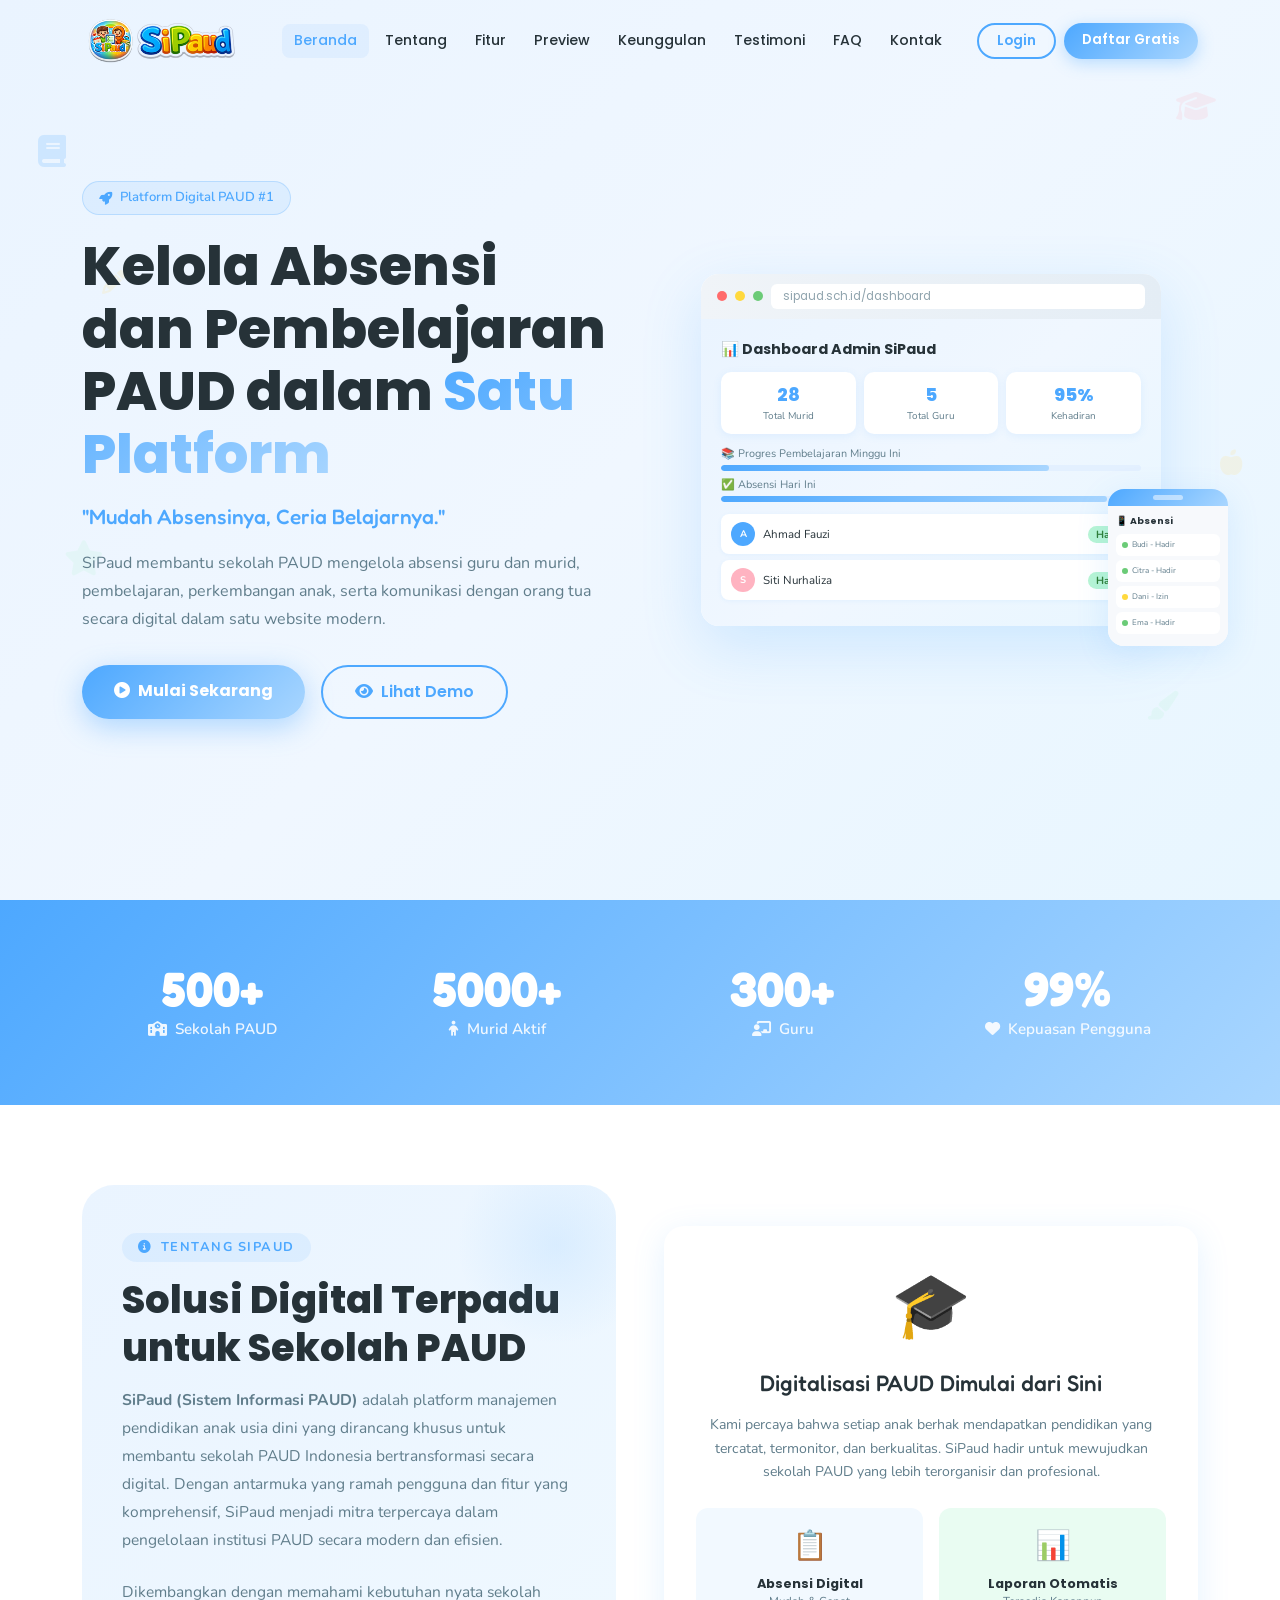
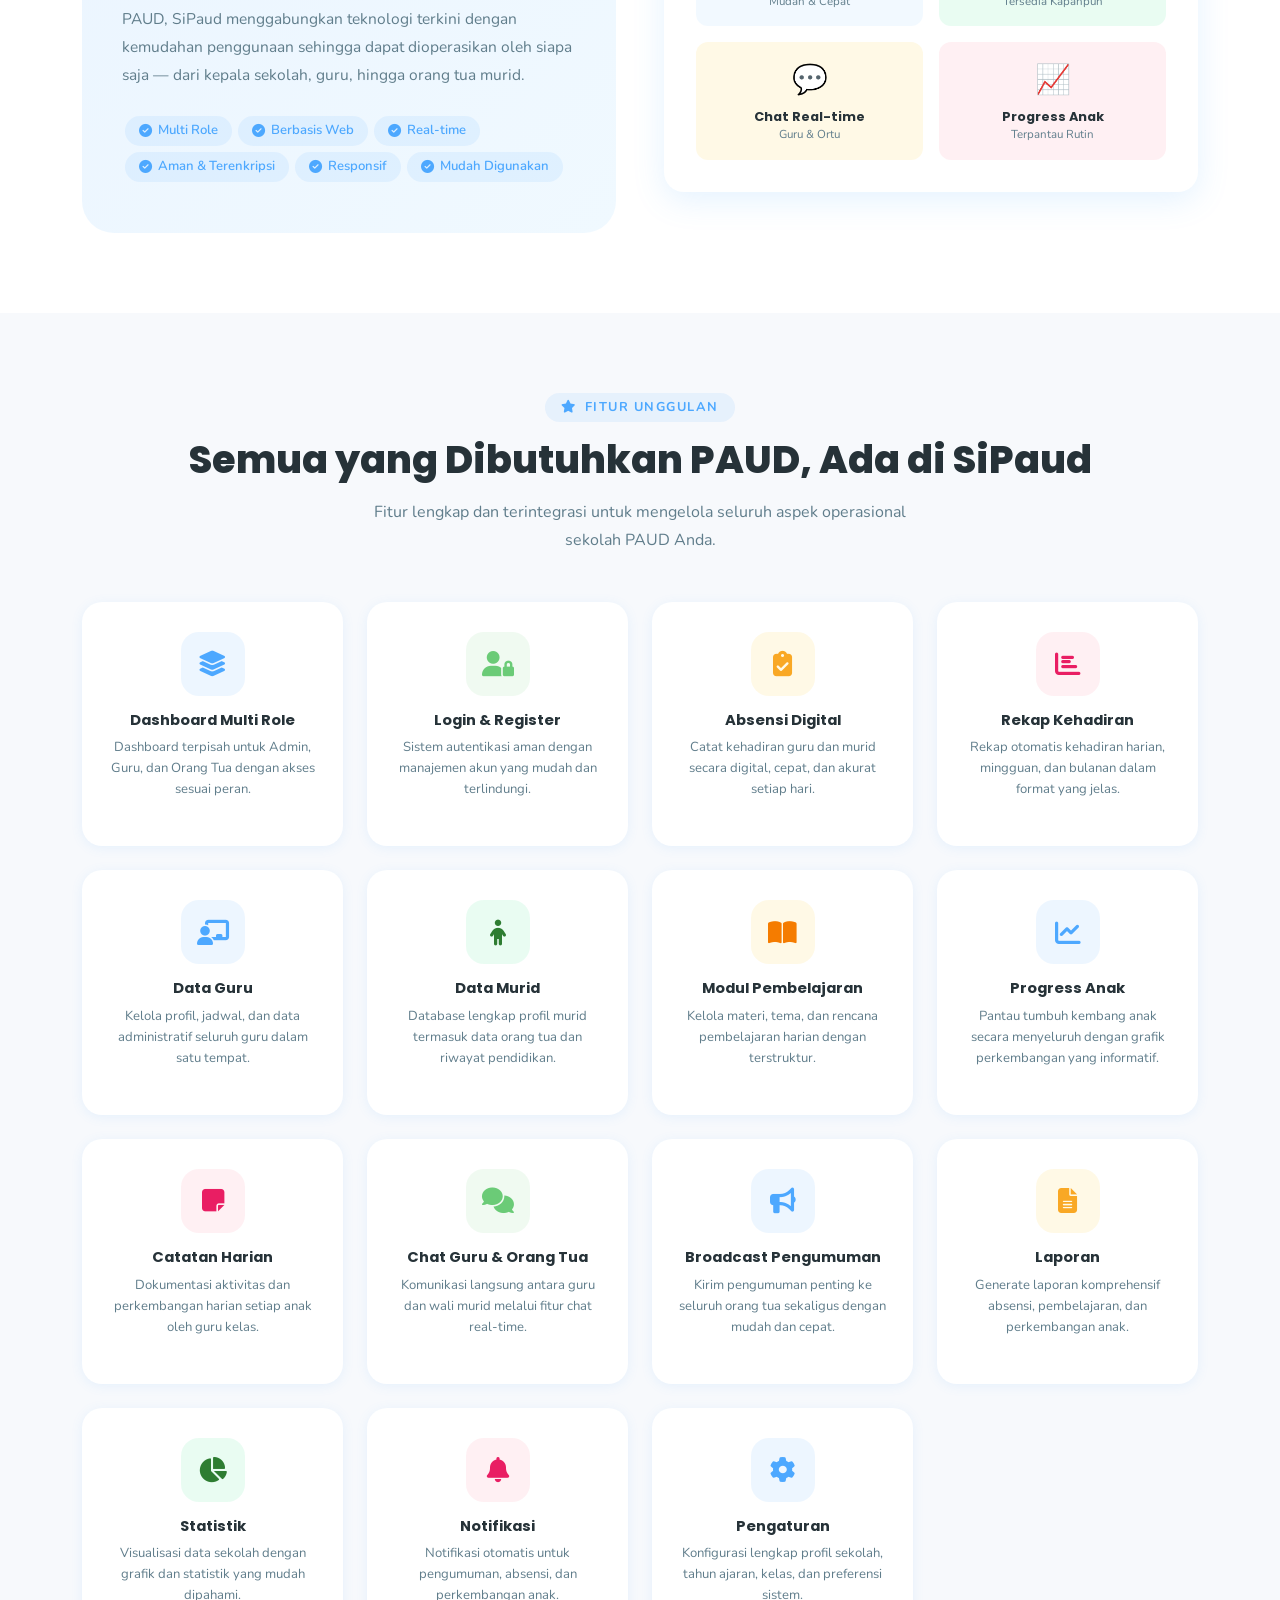
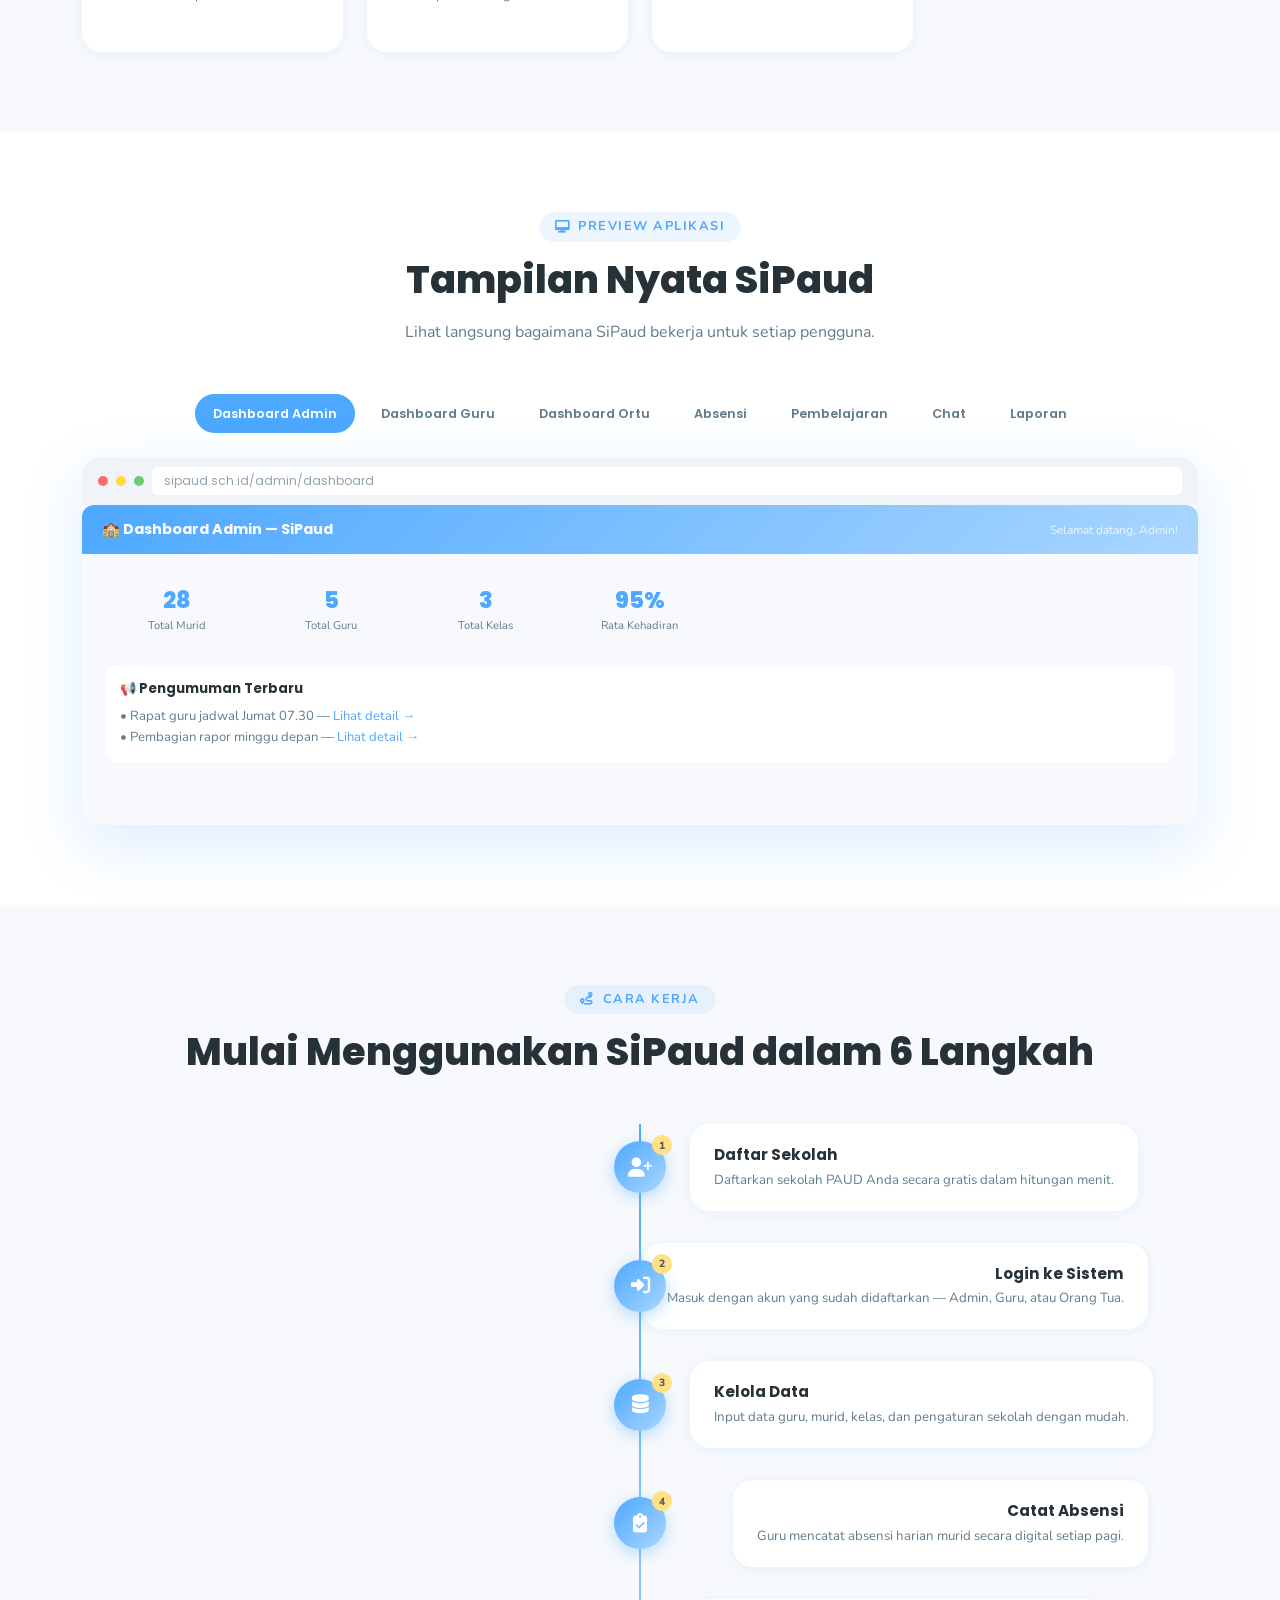
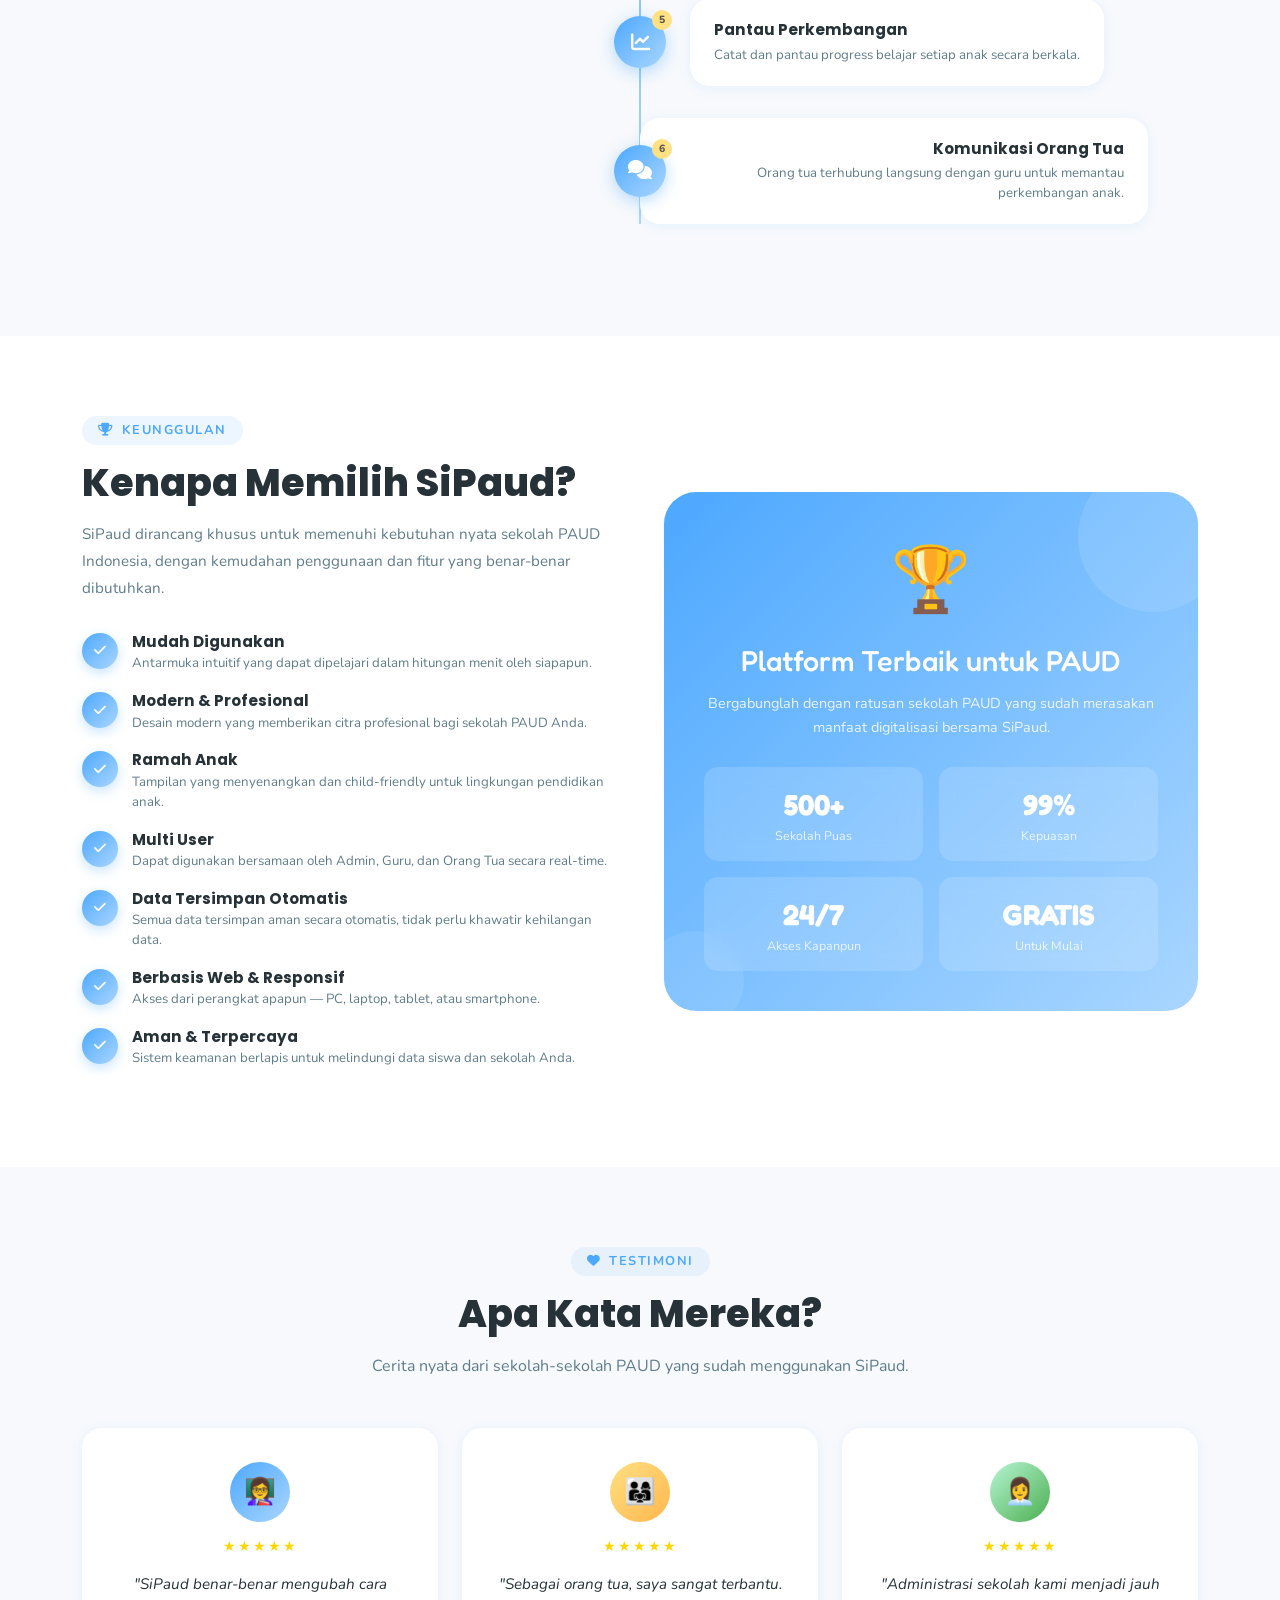
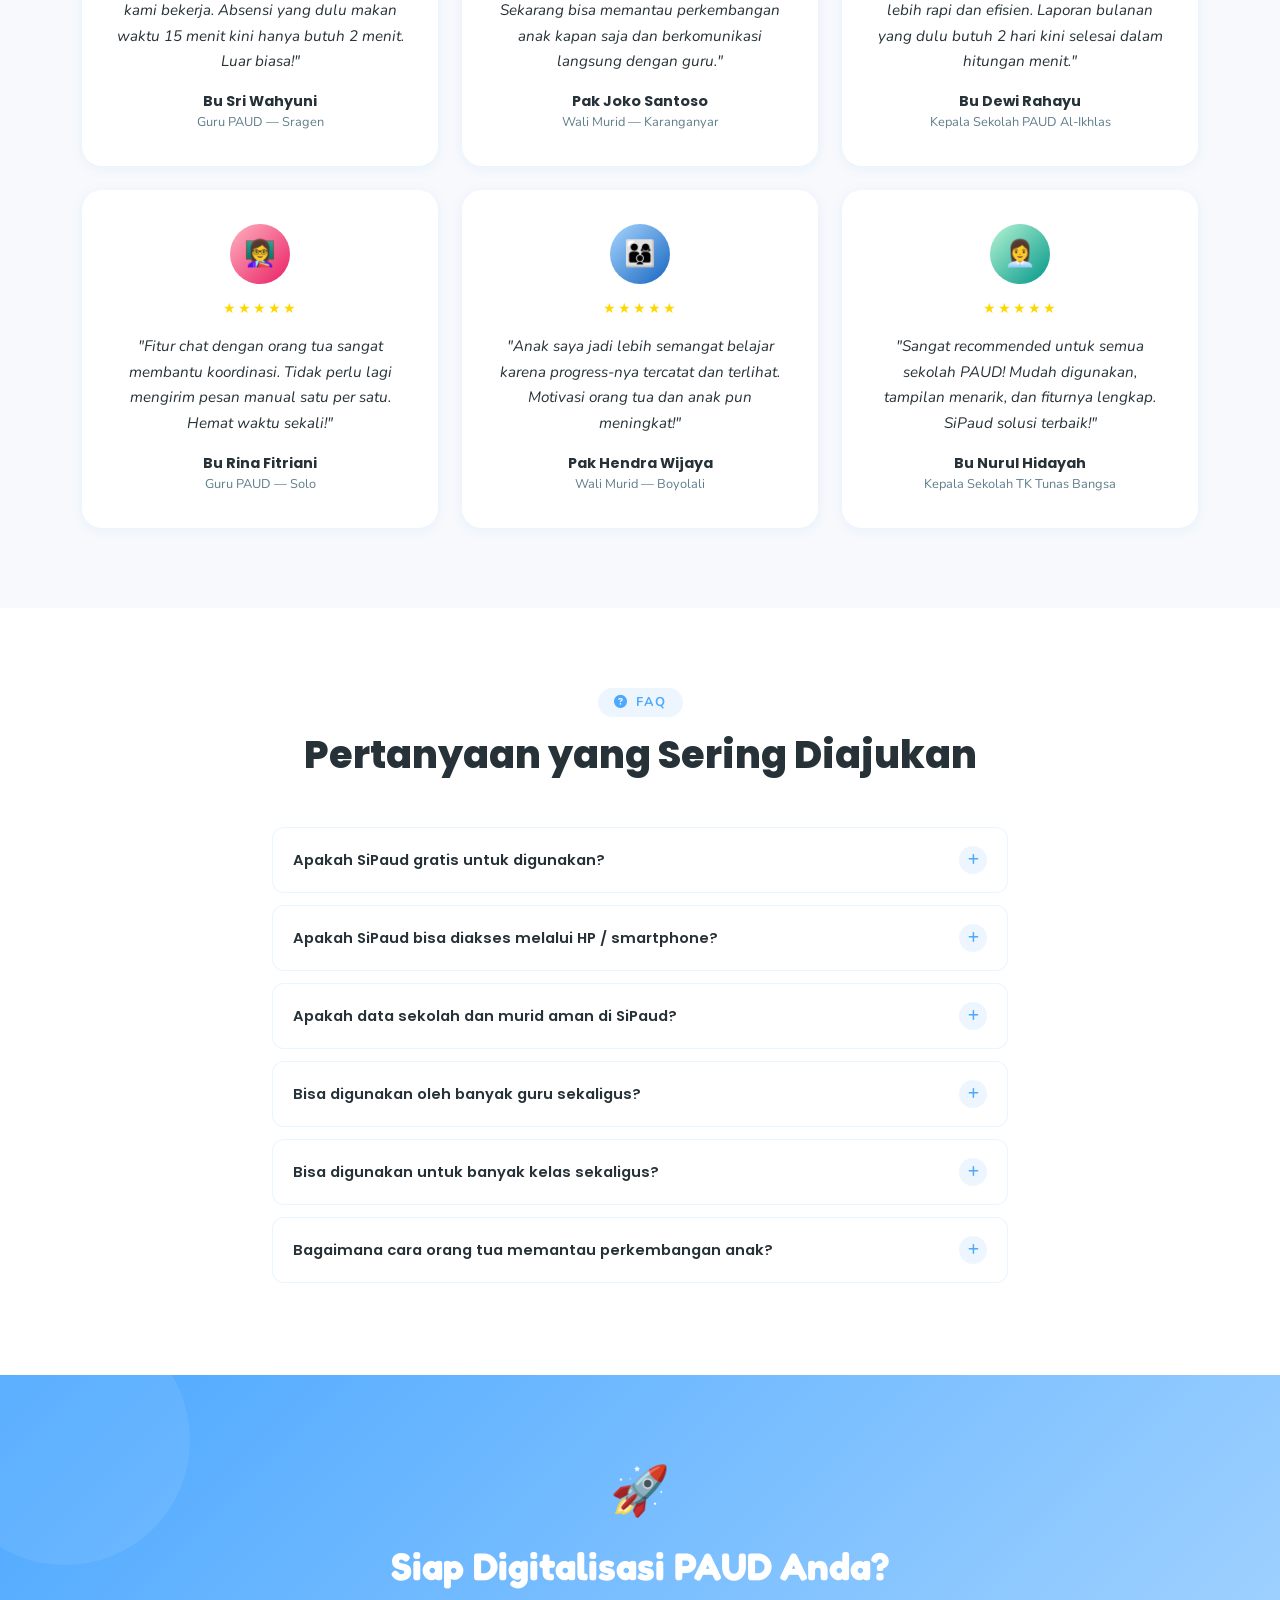
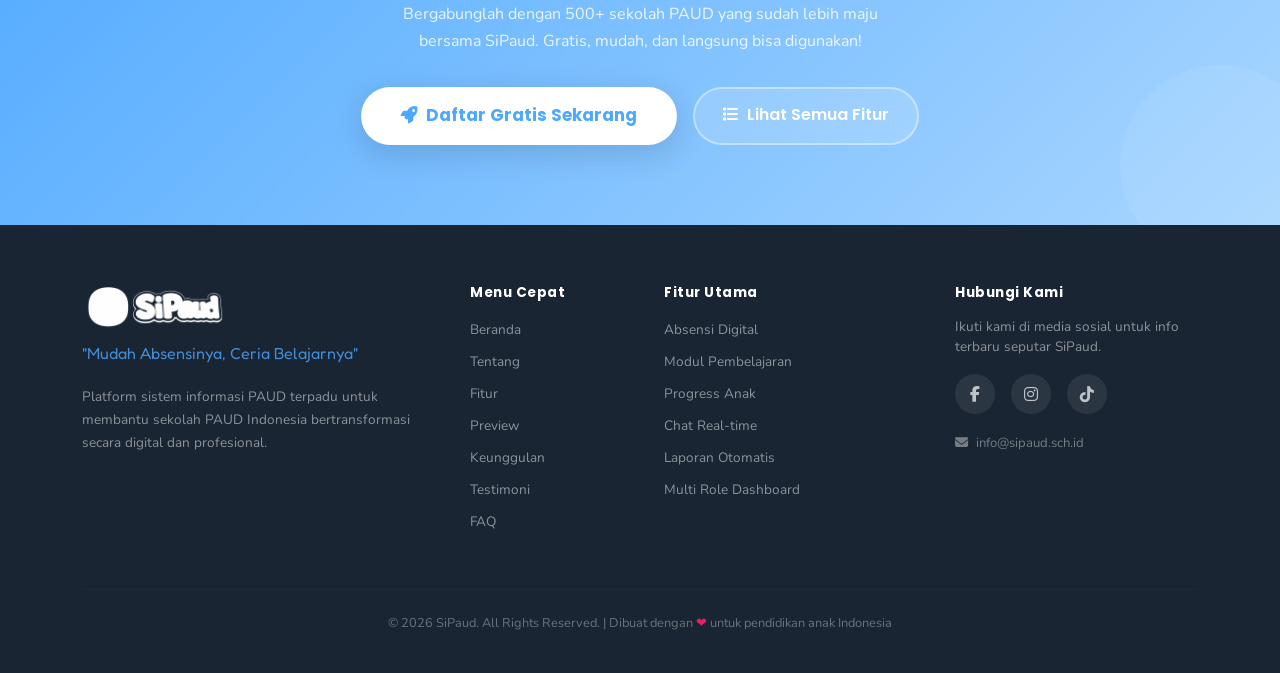
==== commit a6ae99e4: "Update index.html" ====
--- a/index.html
+++ b/index.html
@@ -8,6 +8,12 @@
   <meta name="keywords" content="SiPaud, sistem informasi PAUD, absensi digital PAUD, manajemen PAUD, aplikasi PAUD" />
   <meta property="og:title" content="SiPaud - Sistem Informasi PAUD" />
   <meta property="og:description" content="Mudah Absensinya, Ceria Belajarnya. Platform digital terbaik untuk sekolah PAUD." />
+  <link rel="canonical" href="https://sipaudruang-rasamyid.biz.id/">
+    <meta property="og:url" content="https://sipaudruang-rasamyid.biz.id/">
+    <meta name="robots" content="index, follow">
+<meta name="googlebot" content="index, follow">
+<meta name="author" content="SiPaud">
+<meta name="theme-color" content="#2D9CDB">
   <meta property="og:type" content="website" />
   <meta property="og:image" content="[data-uri]" />
   <link rel="icon" type="image/png" href="[data-uri]" />
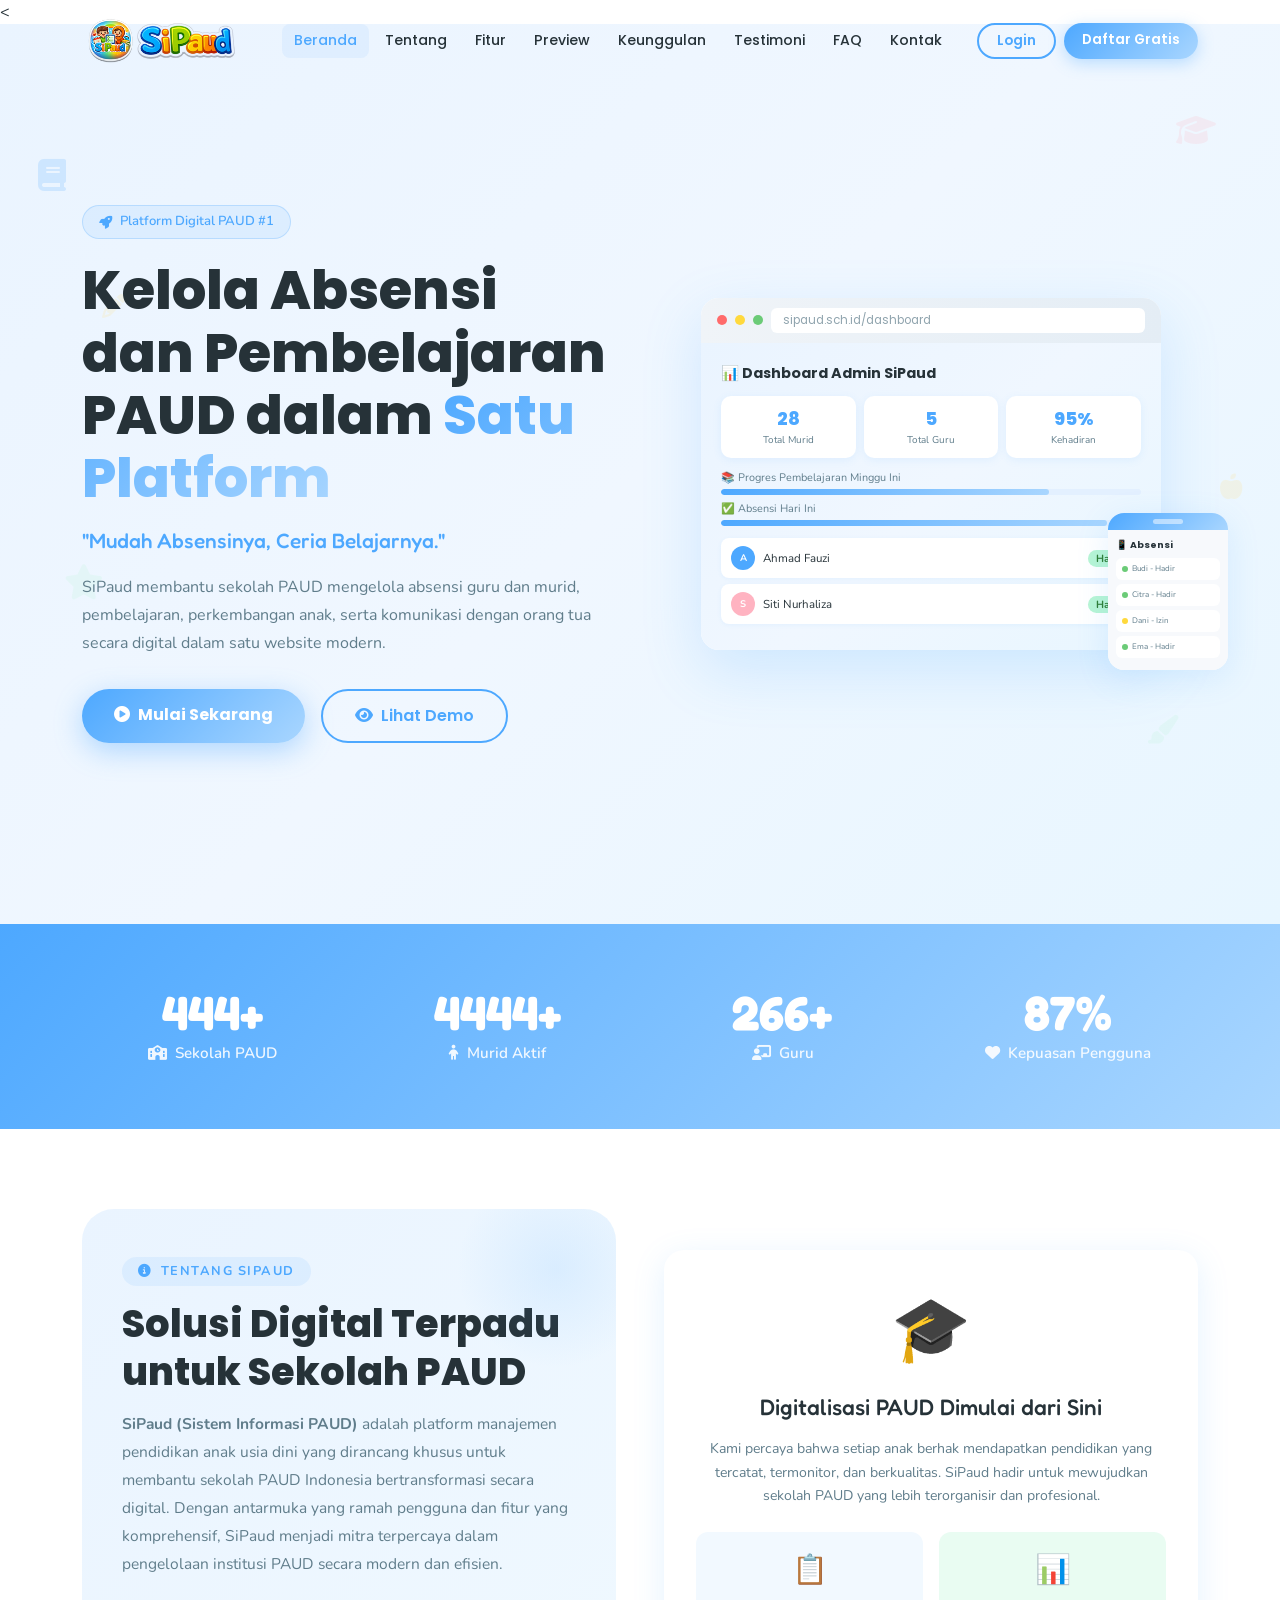
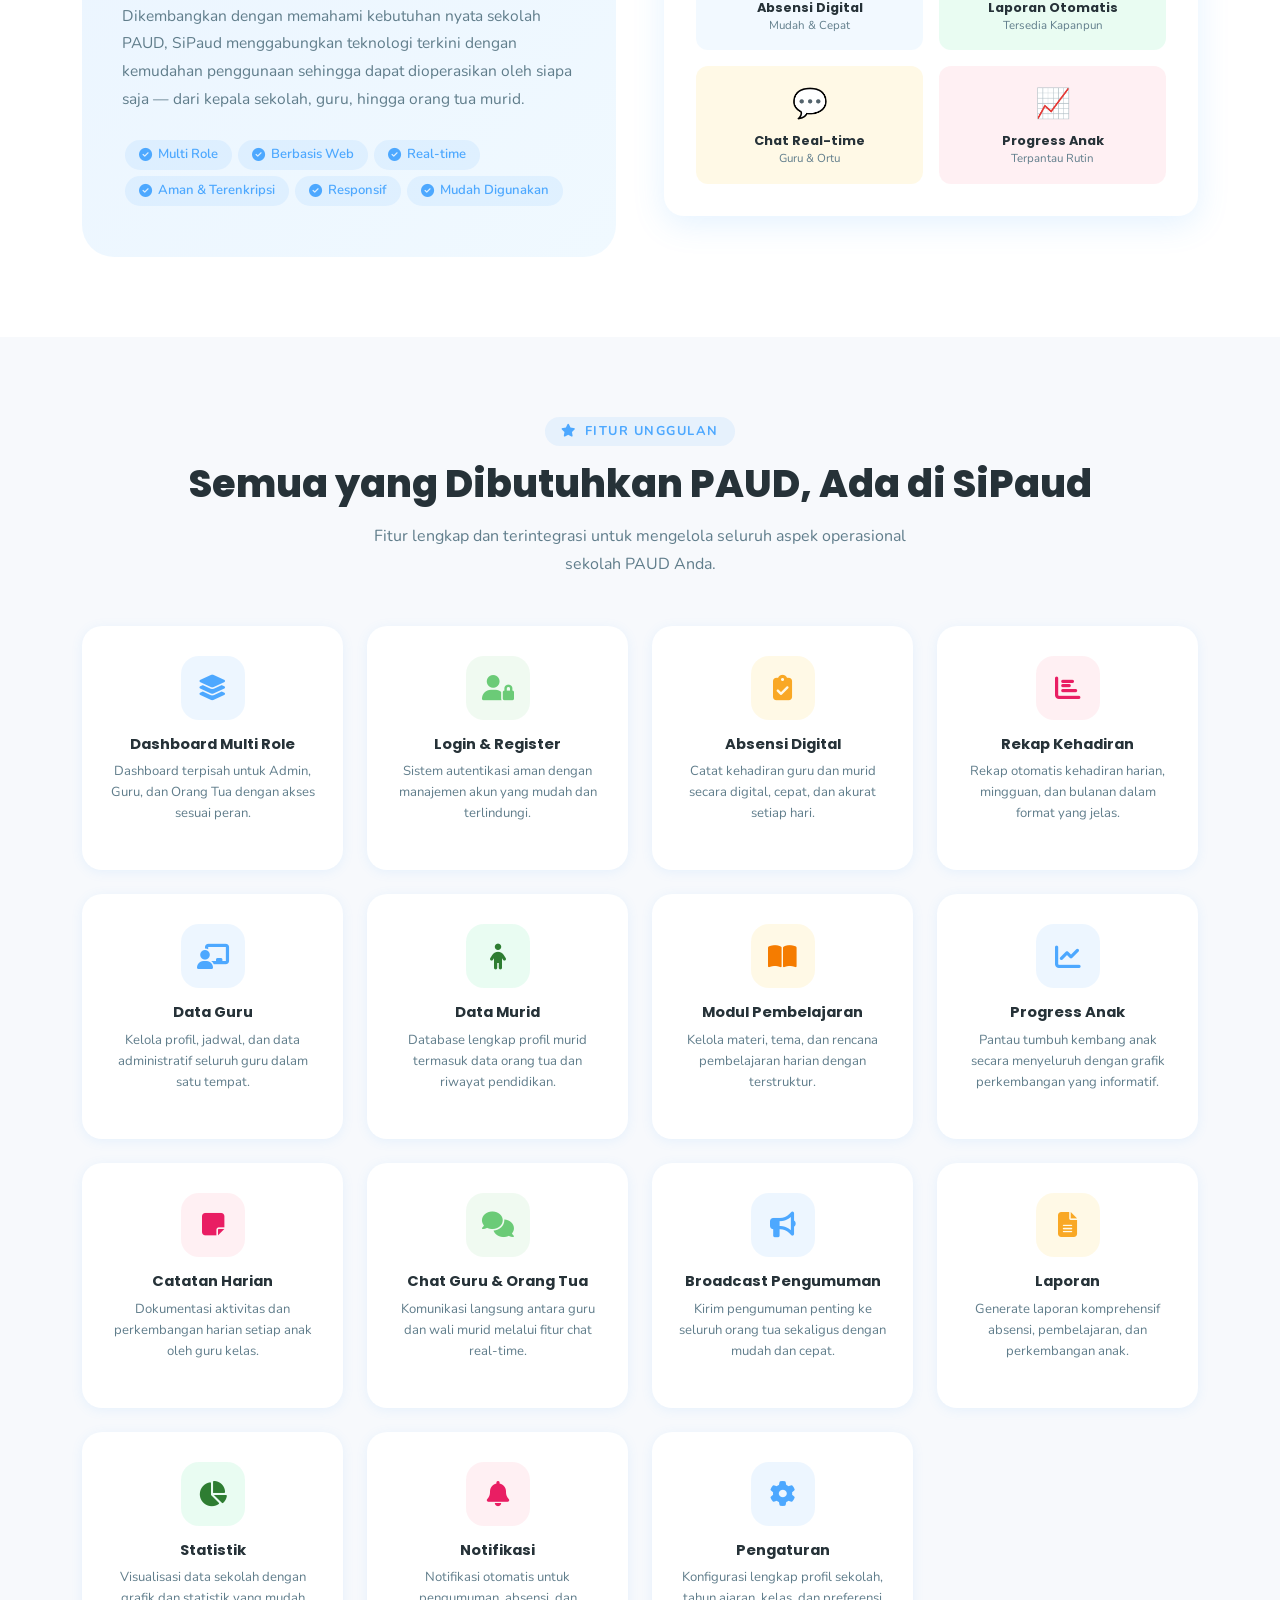
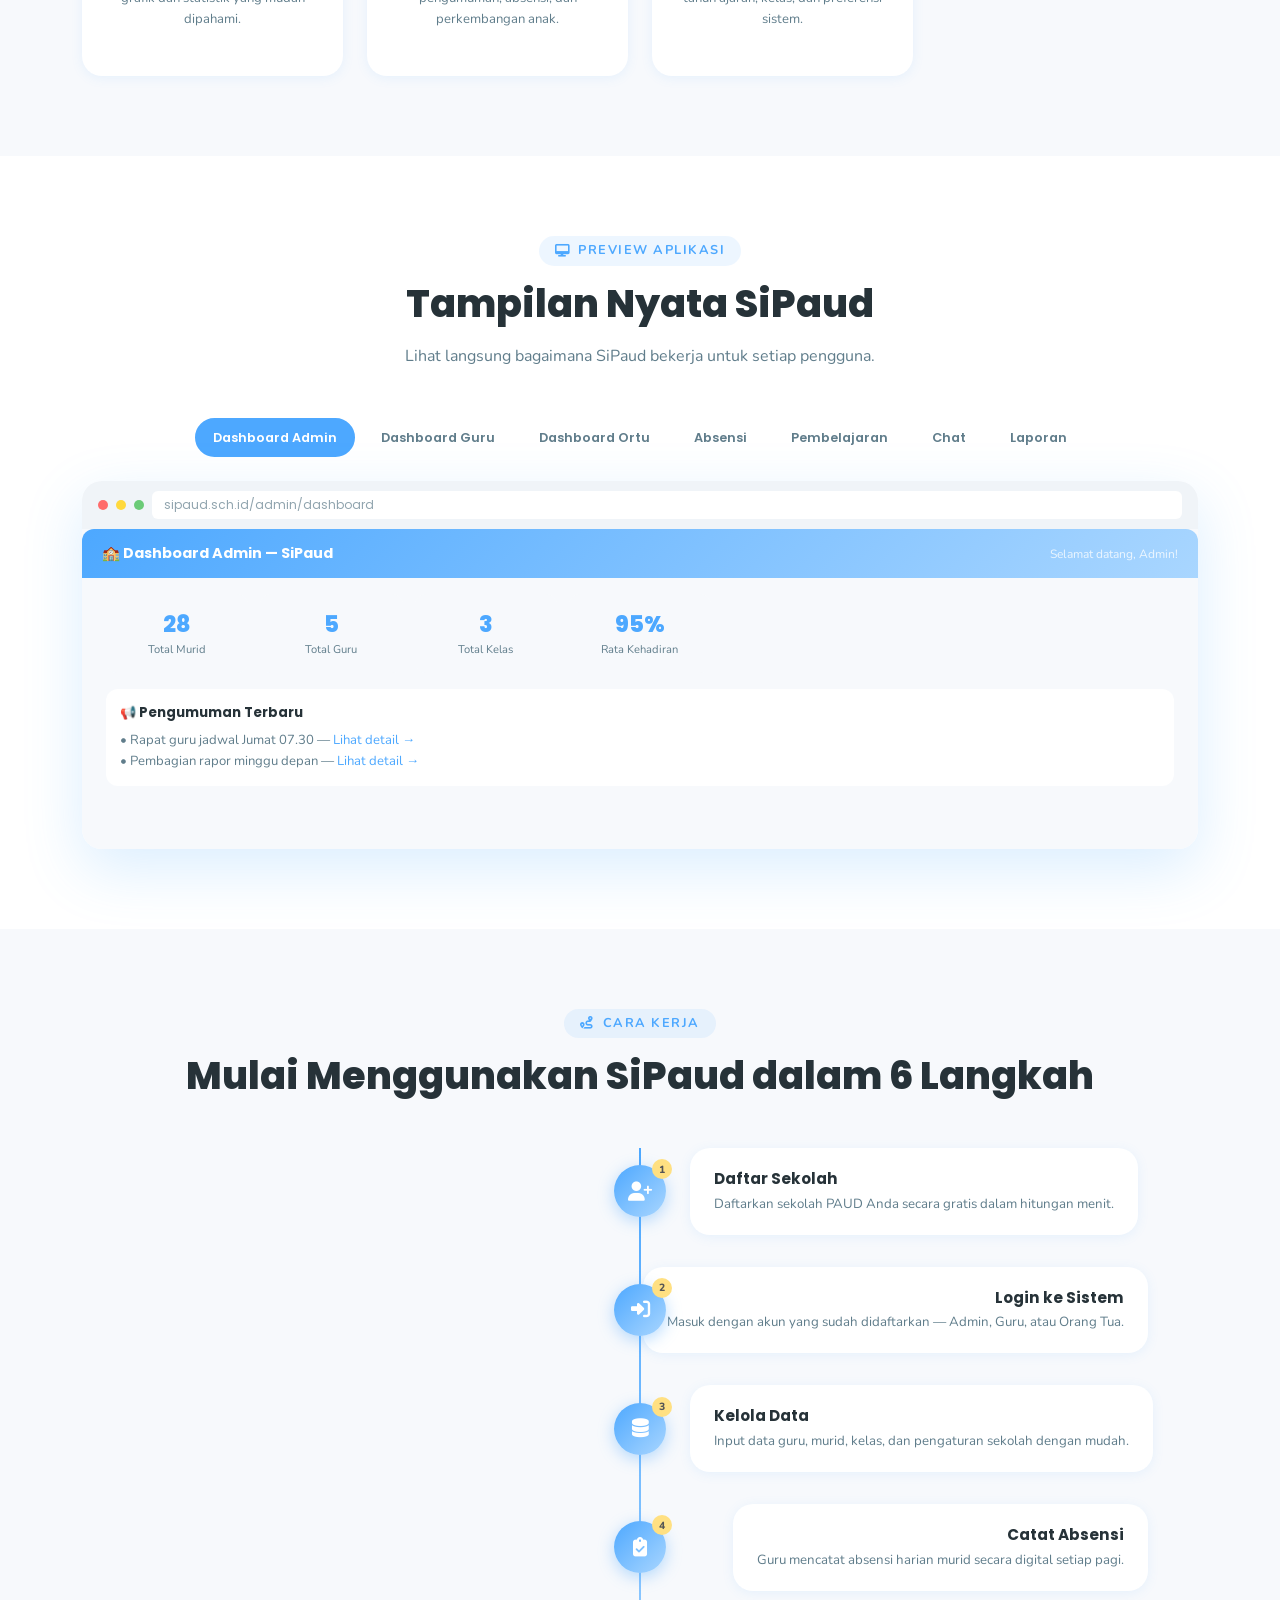
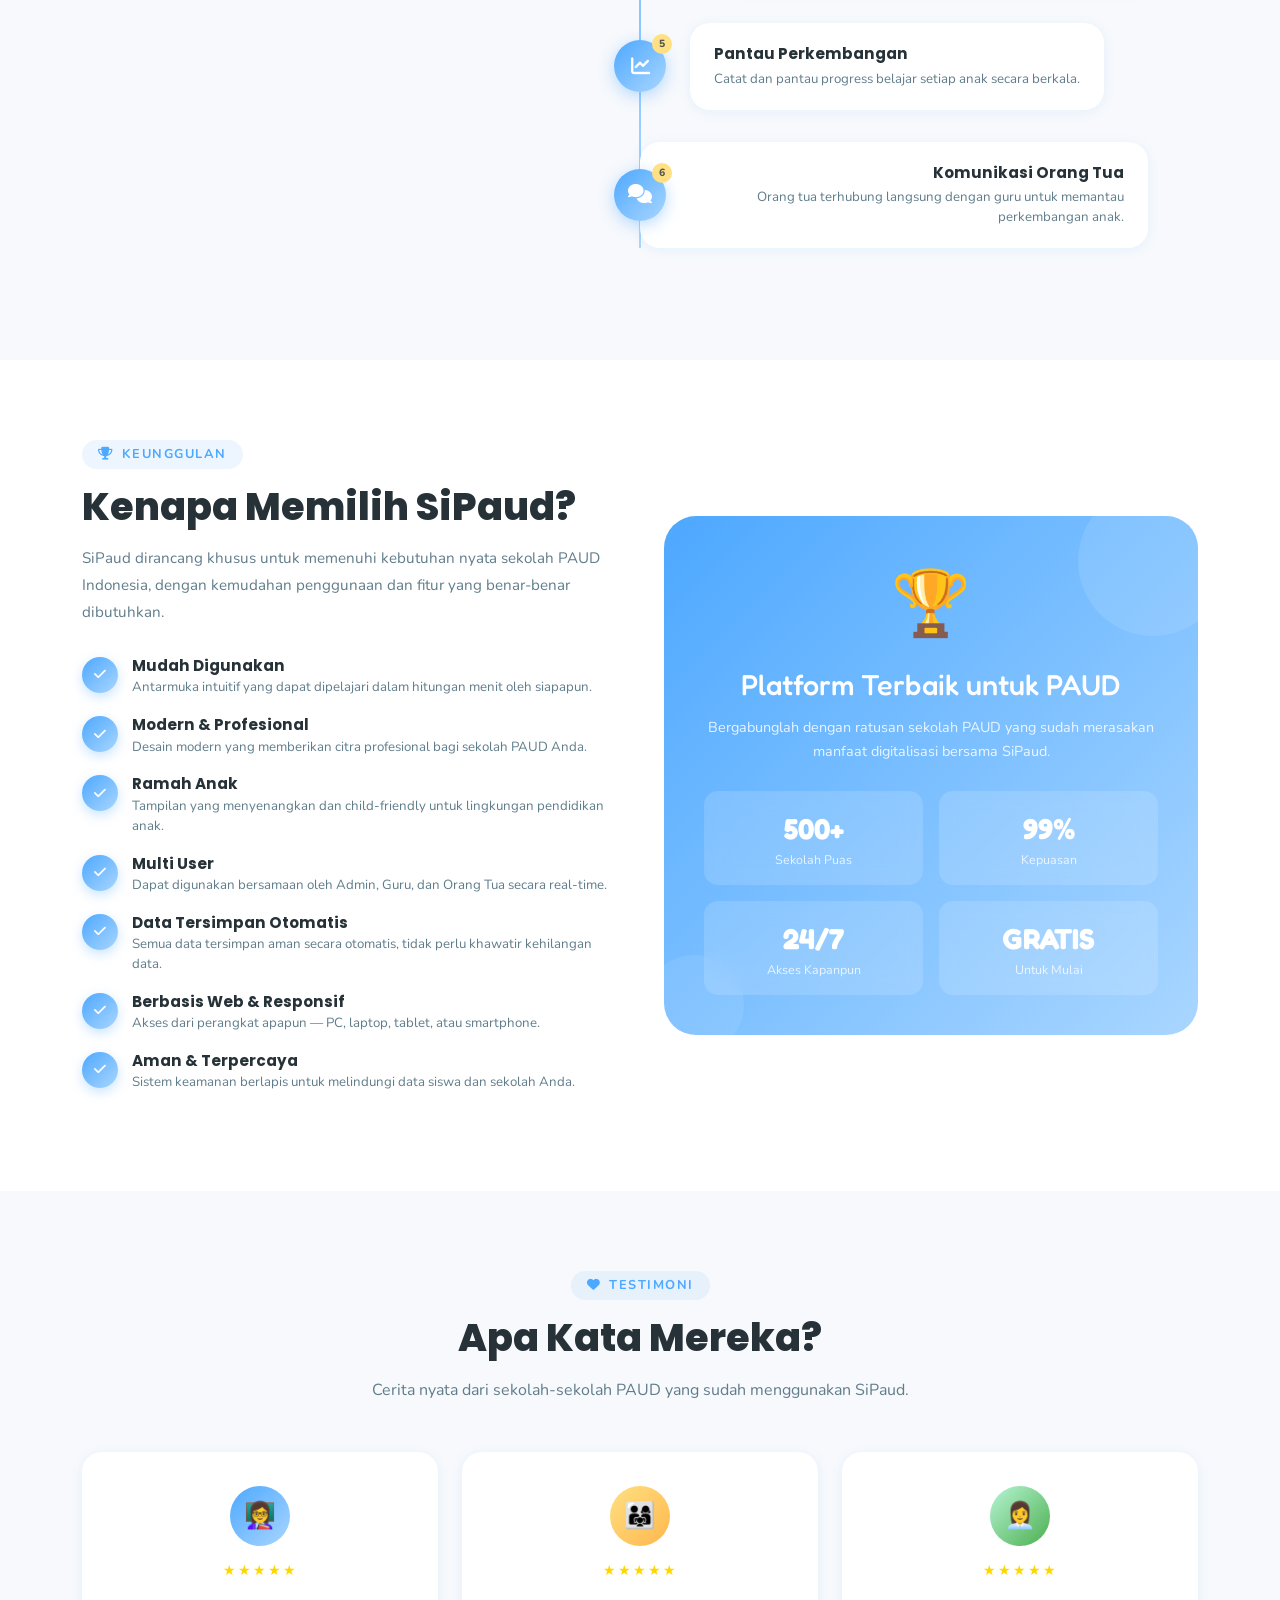
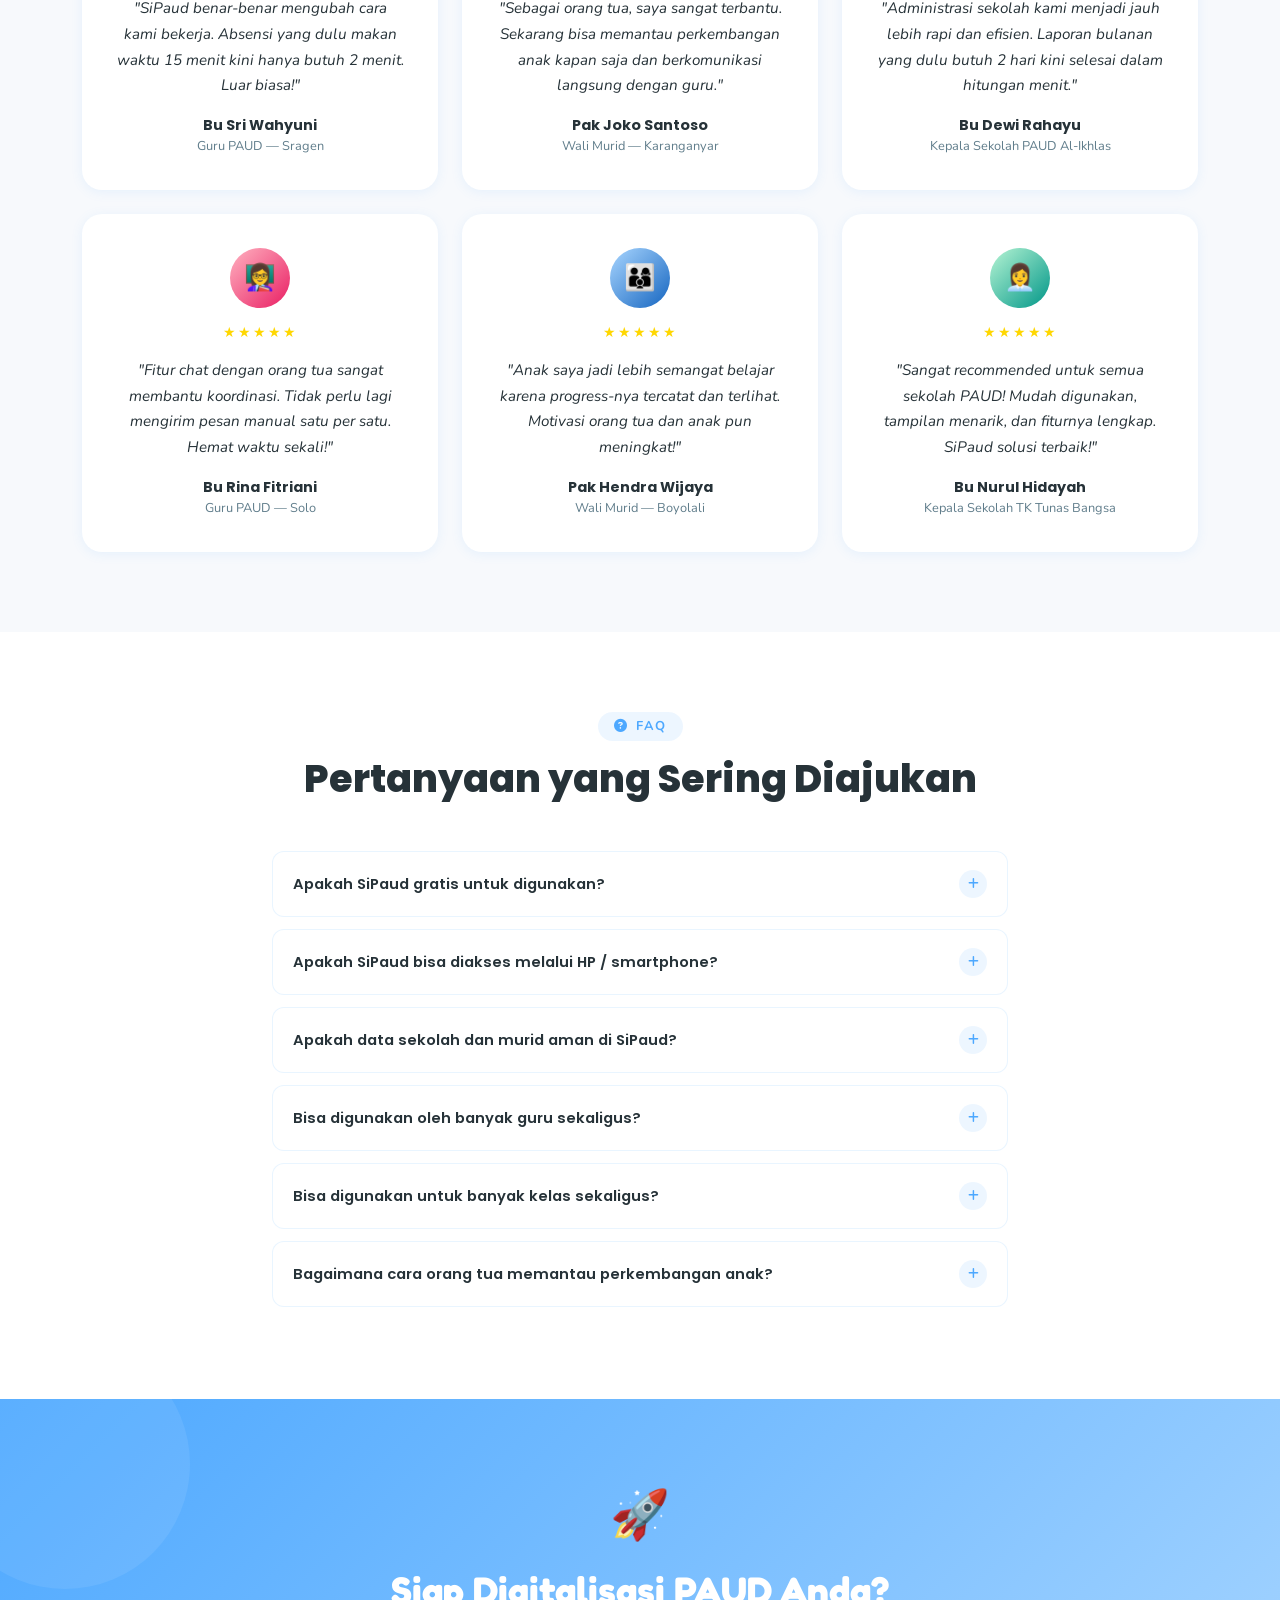
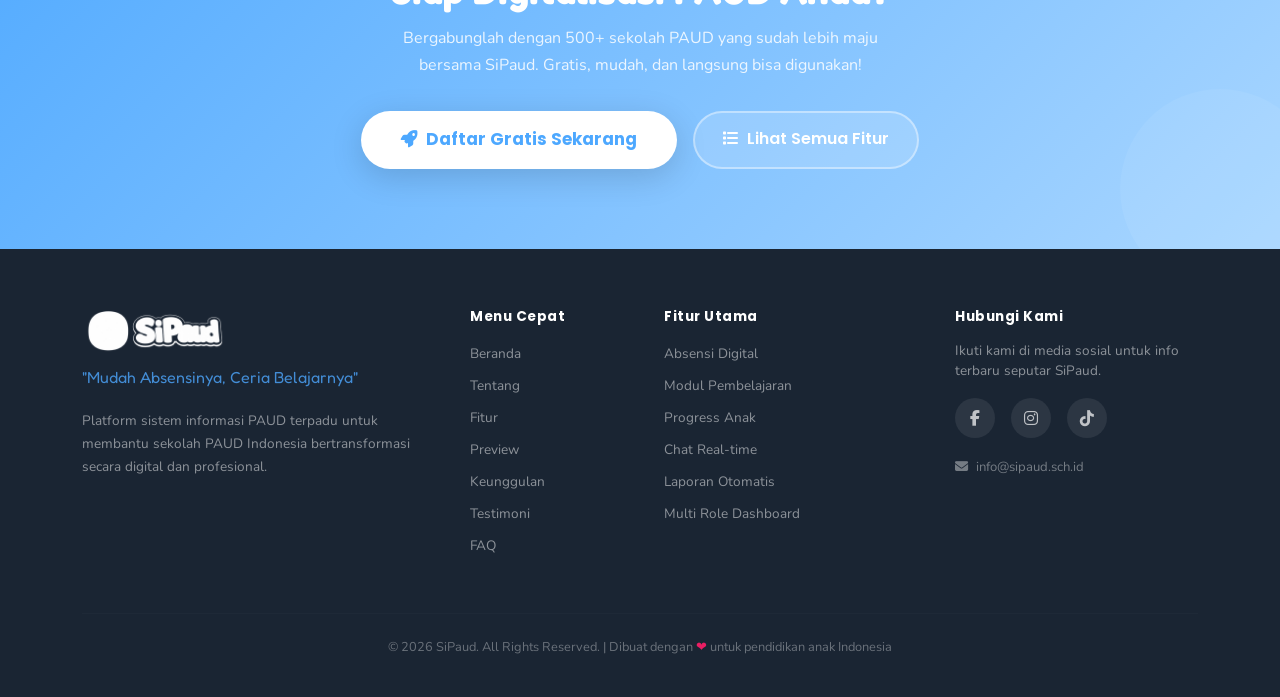
==== commit 9da045aa: "Update index.html" ====
--- a/index.html
+++ b/index.html
@@ -2,20 +2,74 @@
 <html lang="id">
 <head>
   <meta charset="UTF-8" />
+  <meta http-equiv="content-language" content="id">
+  <meta name="geo.region" content="ID-JB">
+<meta name="geo.placename" content="Jawa Barat">
+<meta name="geo.country" content="Indonesia">
+<meta name="ICBM" content="-6.914744,107.609810">
   <meta name="viewport" content="width=device-width, initial-scale=1.0" />
   <title>SiPaud - Sistem Informasi PAUD | Mudah Absensinya, Ceria Belajarnya</title>
   <meta name="description" content="SiPaud adalah platform digital untuk mengelola absensi, pembelajaran, dan perkembangan anak PAUD dalam satu sistem modern yang mudah digunakan." />
-  <meta name="keywords" content="SiPaud, sistem informasi PAUD, absensi digital PAUD, manajemen PAUD, aplikasi PAUD" />
+<meta name="keywords"
+content="
+SiPaud,
+Aplikasi PAUD,
+Absensi PAUD,
+Aplikasi Absensi Anak,
+Aplikasi Guru PAUD,
+Sistem Informasi PAUD,
+Administrasi PAUD,
+TK,
+KB,
+Kelompok Bermain,
+Aplikasi Sekolah,
+Absensi Digital,
+Presensi PAUD,
+Rapor PAUD,
+Manajemen PAUD,
+Sistem Sekolah,
+Pendidikan Anak Usia Dini
+">
   <meta property="og:title" content="SiPaud - Sistem Informasi PAUD" />
   <meta property="og:description" content="Mudah Absensinya, Ceria Belajarnya. Platform digital terbaik untuk sekolah PAUD." />
   <link rel="canonical" href="https://sipaudruang-rasamyid.biz.id/">
+  <link rel="icon" href="favicon.png">
+
+<!-- Schema.org -->
+<script type="application/ld+json">
+{
+ "@context":"https://schema.org",
+ "@type":"SoftwareApplication",
+ "name":"SiPaud",
+ "applicationCategory":"EducationalApplication",
+ "operatingSystem":"Web",
+ "description":"Aplikasi absensi PAUD digital untuk guru, sekolah, dan orang tua.",
+ "url":"https://sipaudruang-rasamyid.biz.id/",
+ "image":"https://sipaudruang-rasamyid.biz.id/logo.png",
+ "offers":{
+   "@type":"Offer",
+   "price":"0",
+   "priceCurrency":"IDR"
+ }
+}
+</script>
+
+</head>
     <meta property="og:url" content="https://sipaudruang-rasamyid.biz.id/">
+
     <meta name="robots" content="index, follow">
 <meta name="googlebot" content="index, follow">
 <meta name="author" content="SiPaud">
 <meta name="theme-color" content="#2D9CDB">
   <meta property="og:type" content="website" />
-  <meta property="og:image" content="[data-uri]" />
+  <<meta property="og:image" content="https://sipaudruang-rasamyid.biz.id/logo.png">
+<meta name="twitter:image" content="https://sipaudruang-rasamyid.biz.id/logo.png">
+  <!-- Twitter Card -->
+<meta name="twitter:card" content="summary_large_image">
+<meta name="twitter:title" content="SiPaud | Aplikasi Absensi PAUD Digital">
+<meta name="twitter:description" content="Mudah Absensinya, Ceria Belajarnya. Platform digital untuk absensi dan administrasi PAUD.">
+<meta name="twitter:image" content="https://sipaudruang-rasamyid.biz.id/logo.png">
+<meta name="twitter:url" content="https://sipaudruang-rasamyid.biz.id/">
   <link rel="icon" type="image/png" href="[data-uri]" />
   <link rel="shortcut icon" type="image/png" href="[data-uri]" />
 
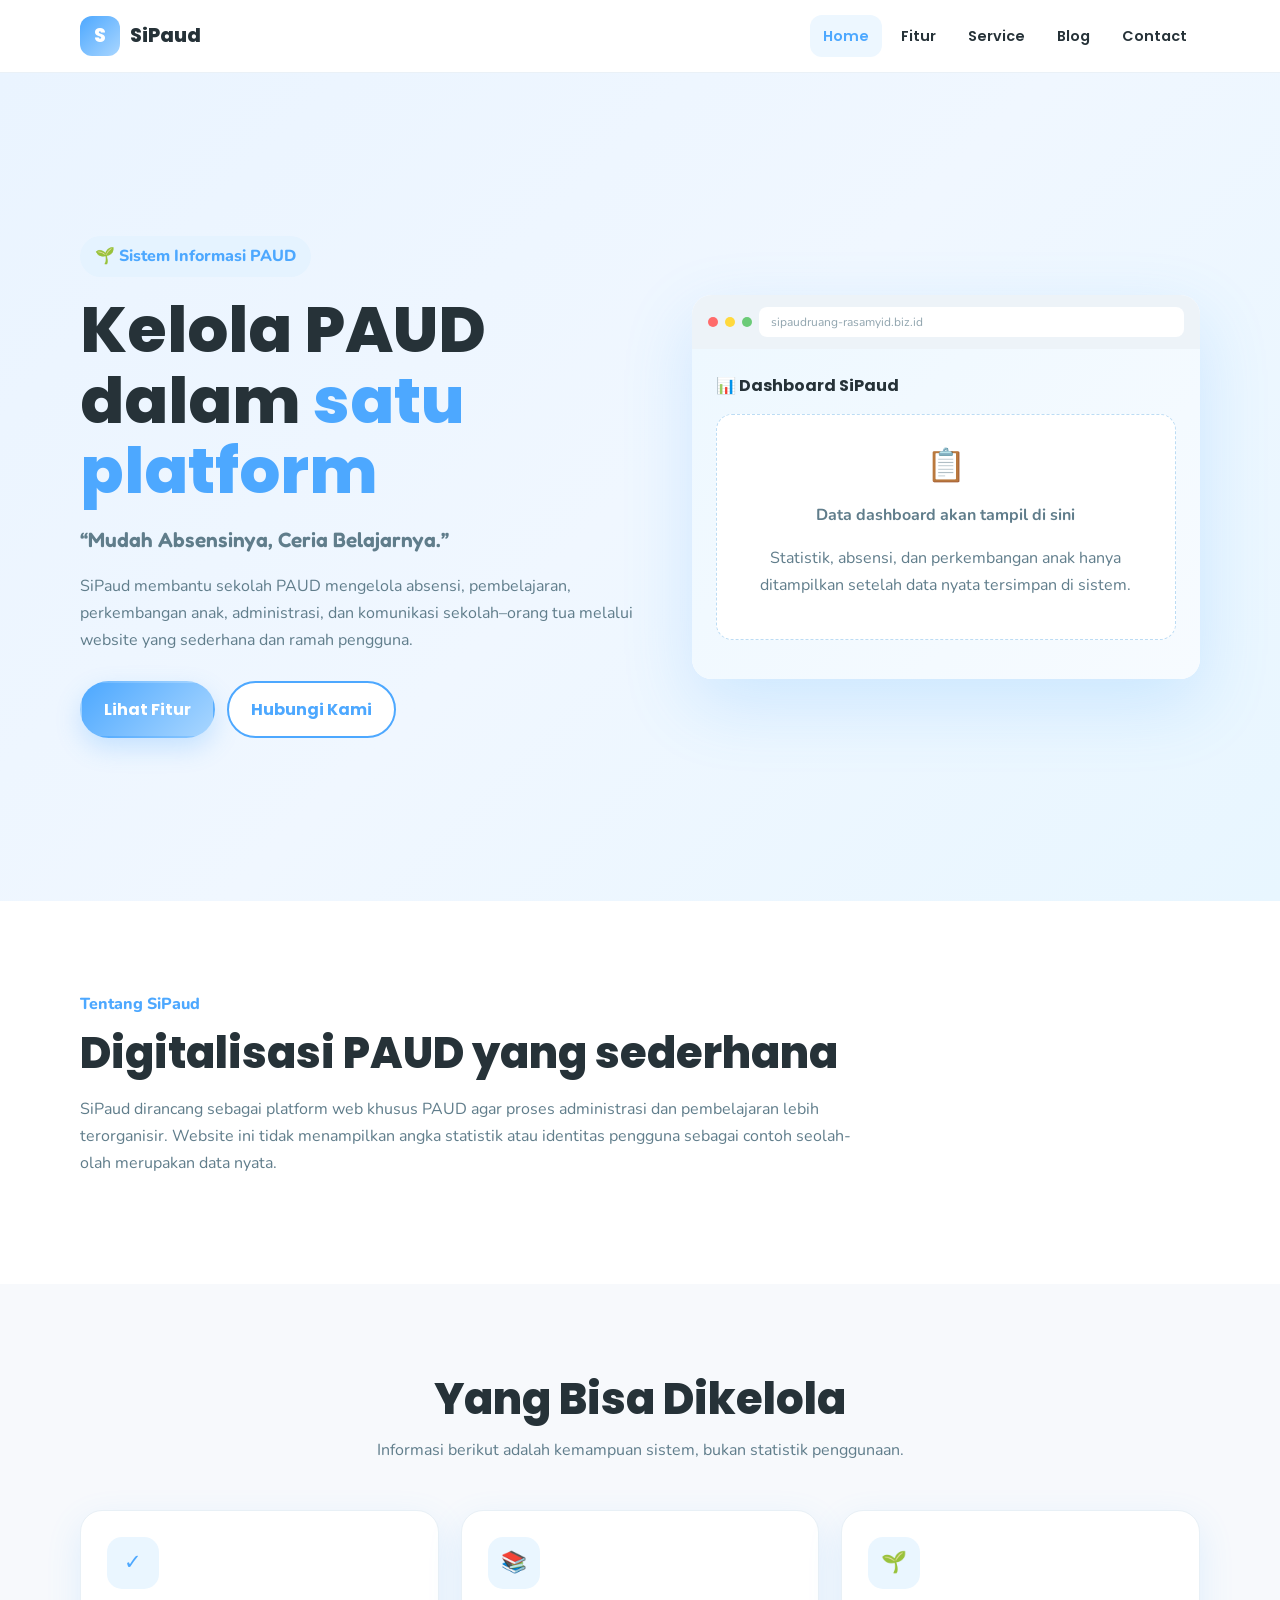
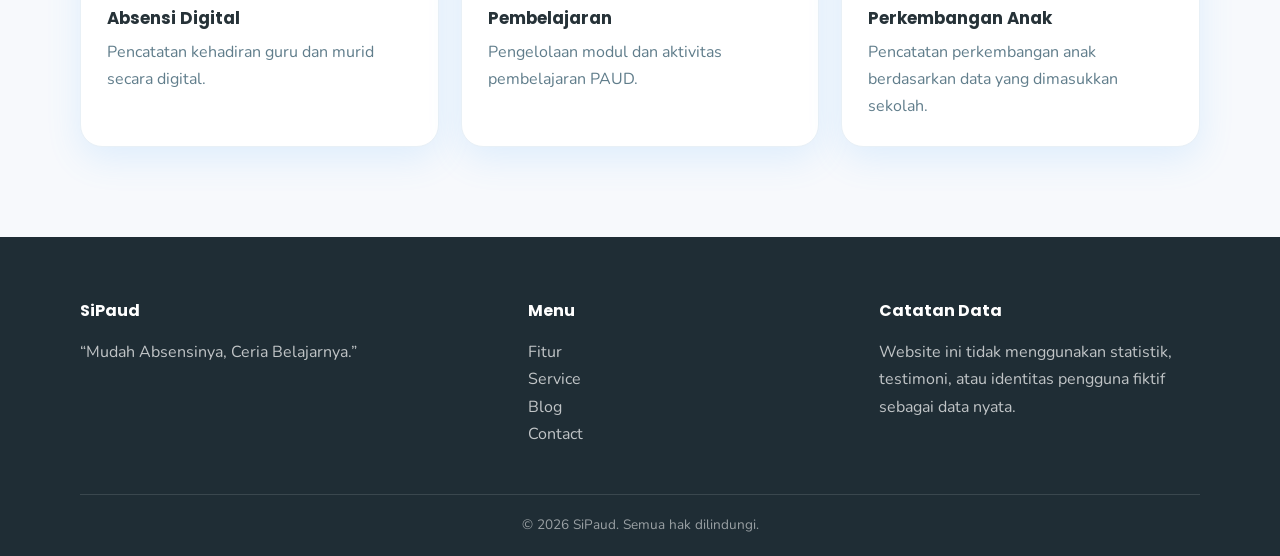
==== commit 7d5793ec: "index" ====
--- a/index.html
+++ b/index.html
@@ -1,2130 +1,6 @@
-<!DOCTYPE html>
-<html lang="id">
-<head>
-  <meta charset="UTF-8" />
-  <meta http-equiv="content-language" content="id">
-  <meta name="geo.region" content="ID-JB">
-<meta name="geo.placename" content="Jawa Barat">
-<meta name="geo.country" content="Indonesia">
-<meta name="ICBM" content="-6.914744,107.609810">
-  <meta name="viewport" content="width=device-width, initial-scale=1.0" />
-  <title>SiPaud - Sistem Informasi PAUD | Mudah Absensinya, Ceria Belajarnya</title>
-  <meta name="description" content="SiPaud adalah platform digital untuk mengelola absensi, pembelajaran, dan perkembangan anak PAUD dalam satu sistem modern yang mudah digunakan." />
-<meta name="keywords"
-content="
-SiPaud,
-Aplikasi PAUD,
-Absensi PAUD,
-Aplikasi Absensi Anak,
-Aplikasi Guru PAUD,
-Sistem Informasi PAUD,
-Administrasi PAUD,
-TK,
-KB,
-Kelompok Bermain,
-Aplikasi Sekolah,
-Absensi Digital,
-Presensi PAUD,
-Rapor PAUD,
-Manajemen PAUD,
-Sistem Sekolah,
-Pendidikan Anak Usia Dini
-">
-  <meta property="og:title" content="SiPaud - Sistem Informasi PAUD" />
-  <meta property="og:description" content="Mudah Absensinya, Ceria Belajarnya. Platform digital terbaik untuk sekolah PAUD." />
-  <link rel="canonical" href="https://sipaudruang-rasamyid.biz.id/">
-  <link rel="icon" href="favicon.png">
-
-<!-- Schema.org -->
-<script type="application/ld+json">
-{
- "@context":"https://schema.org",
- "@type":"SoftwareApplication",
- "name":"SiPaud",
- "applicationCategory":"EducationalApplication",
- "operatingSystem":"Web",
- "description":"Aplikasi absensi PAUD digital untuk guru, sekolah, dan orang tua.",
- "url":"https://sipaudruang-rasamyid.biz.id/",
- "image":"https://sipaudruang-rasamyid.biz.id/logo.png",
- "offers":{
-   "@type":"Offer",
-   "price":"0",
-   "priceCurrency":"IDR"
- }
-}
-</script>
-
-</head>
-    <meta property="og:url" content="https://sipaudruang-rasamyid.biz.id/">
-
-    <meta name="robots" content="index, follow">
-<meta name="googlebot" content="index, follow">
-<meta name="author" content="SiPaud">
-<meta name="theme-color" content="#2D9CDB">
-  <meta property="og:type" content="website" />
-  <<meta property="og:image" content="https://sipaudruang-rasamyid.biz.id/logo.png">
-<meta name="twitter:image" content="https://sipaudruang-rasamyid.biz.id/logo.png">
-  <!-- Twitter Card -->
-<meta name="twitter:card" content="summary_large_image">
-<meta name="twitter:title" content="SiPaud | Aplikasi Absensi PAUD Digital">
-<meta name="twitter:description" content="Mudah Absensinya, Ceria Belajarnya. Platform digital untuk absensi dan administrasi PAUD.">
-<meta name="twitter:image" content="https://sipaudruang-rasamyid.biz.id/logo.png">
-<meta name="twitter:url" content="https://sipaudruang-rasamyid.biz.id/">
-  <link rel="icon" type="image/png" href="[data-uri]" />
-  <link rel="shortcut icon" type="image/png" href="[data-uri]" />
-
-  <!-- Google Fonts -->
-  <link rel="preconnect" href="https://fonts.googleapis.com" />
-  <link rel="preconnect" href="https://fonts.gstatic.com" crossorigin />
-  <link href="https://fonts.googleapis.com/css2?family=Fredoka:wght@300;400;500;600;700&family=Nunito:wght@300;400;500;600;700;800;900&family=Poppins:wght@300;400;500;600;700;800&display=swap" rel="stylesheet" />
-
-  <!-- Bootstrap 5 -->
-  <link href="https://cdn.jsdelivr.net/npm/bootstrap@5.3.3/dist/css/bootstrap.min.css" rel="stylesheet" />
-
-  <!-- Font Awesome -->
-  <link href="https://cdnjs.cloudflare.com/ajax/libs/font-awesome/6.5.0/css/all.min.css" rel="stylesheet" />
-
-  <style>
-    /* ===== CSS VARIABLES ===== */
-    :root {
-      --primary: #4DA8FF;
-      --secondary: #A9D6FF;
-      --accent: #FFE082;
-      --support: #B7F5D4;
-      --bg: #FFFFFF;
-      --section-bg: #F7F9FC;
-      --text: #263238;
-      --text-muted: #607D8B;
-      --gradient: linear-gradient(135deg, #4DA8FF 0%, #A9D6FF 100%);
-      --gradient-hero: linear-gradient(135deg, #EAF4FF 0%, #F0F7FF 50%, #E8F6FF 100%);
-      --shadow-sm: 0 2px 12px rgba(77,168,255,0.10);
-      --shadow-md: 0 8px 32px rgba(77,168,255,0.15);
-      --shadow-lg: 0 20px 60px rgba(77,168,255,0.20);
-      --radius: 20px;
-      --radius-sm: 12px;
-      --radius-lg: 32px;
-    }
-
-    /* ===== BASE ===== */
-    * { box-sizing: border-box; margin: 0; padding: 0; }
-    html { scroll-behavior: smooth; }
-    body {
-      font-family: 'Nunito', sans-serif;
-      color: var(--text);
-      background: var(--bg);
-      overflow-x: hidden;
-    }
-    h1, h2, h3, h4, h5 { font-family: 'Poppins', sans-serif; }
-    .font-fredoka { font-family: 'Fredoka', sans-serif; }
-
-    /* ===== SPLASH SCREEN ===== */
-    #splash-screen {
-      position: fixed;
-      inset: 0;
-      background: linear-gradient(135deg, #EAF4FF 0%, #D6EEFF 50%, #C5E5FF 100%);
-      display: flex;
-      flex-direction: column;
-      align-items: center;
-      justify-content: center;
-      z-index: 9999;
-      transition: opacity 0.6s ease, visibility 0.6s ease;
-    }
-    #splash-screen.hide {
-      opacity: 0;
-      visibility: hidden;
-    }
-    .splash-logo {
-      width: 280px;
-      max-width: 80vw;
-      animation: splashPop 0.8s cubic-bezier(0.34,1.56,0.64,1) forwards;
-      filter: drop-shadow(0 10px 30px rgba(77,168,255,0.35));
-    }
-    .splash-tagline {
-      font-family: 'Fredoka', sans-serif;
-      font-size: 1.3rem;
-      color: var(--primary);
-      margin-top: 16px;
-      opacity: 0;
-      animation: fadeInUp 0.6s ease 0.5s forwards;
-    }
-    .splash-bar-wrap {
-      margin-top: 40px;
-      width: 180px;
-      height: 5px;
-      background: rgba(77,168,255,0.2);
-      border-radius: 99px;
-      overflow: hidden;
-    }
-    .splash-bar {
-      height: 100%;
-      background: var(--gradient);
-      border-radius: 99px;
-      animation: loadBar 2.2s ease forwards;
-    }
-    @keyframes splashPop {
-      from { opacity: 0; transform: scale(0.6); }
-      to { opacity: 1; transform: scale(1); }
-    }
-    @keyframes loadBar {
-      from { width: 0; }
-      to { width: 100%; }
-    }
-    @keyframes fadeInUp {
-      from { opacity: 0; transform: translateY(16px); }
-      to { opacity: 1; transform: translateY(0); }
-    }
-
-    /* ===== NAVBAR ===== */
-    #mainNav {
-      transition: all 0.35s ease;
-      padding: 12px 0;
-      background: transparent;
-    }
-    #mainNav.scrolled {
-      background: rgba(255,255,255,0.97) !important;
-      box-shadow: 0 2px 20px rgba(77,168,255,0.12);
-      padding: 6px 0;
-    }
-    .navbar-brand img {
-      height: 48px;
-      transition: transform 0.3s ease;
-    }
-    .navbar-brand img:hover { transform: scale(1.05); }
-    .navbar-nav .nav-link {
-      font-family: 'Poppins', sans-serif;
-      font-size: 0.88rem;
-      font-weight: 500;
-      color: #263238 !important;
-      padding: 6px 12px !important;
-      border-radius: 8px;
-      transition: all 0.25s ease;
-    }
-    .navbar-nav .nav-link:hover, .navbar-nav .nav-link.active {
-      color: var(--primary) !important;
-      background: rgba(77,168,255,0.08);
-    }
-    .btn-nav-login {
-      font-family: 'Poppins', sans-serif;
-      font-size: 0.85rem;
-      font-weight: 600;
-      color: var(--primary) !important;
-      border: 2px solid var(--primary);
-      border-radius: 50px;
-      padding: 6px 18px;
-      transition: all 0.25s ease;
-    }
-    .btn-nav-login:hover {
-      background: var(--primary);
-      color: #fff !important;
-    }
-    .btn-nav-register {
-      font-family: 'Poppins', sans-serif;
-      font-size: 0.85rem;
-      font-weight: 600;
-      color: #fff !important;
-      background: var(--gradient);
-      border: none;
-      border-radius: 50px;
-      padding: 7px 18px;
-      box-shadow: 0 4px 16px rgba(77,168,255,0.35);
-      transition: all 0.25s ease;
-    }
-    .btn-nav-register:hover {
-      transform: translateY(-2px);
-      box-shadow: 0 8px 24px rgba(77,168,255,0.45);
-    }
-    .navbar-toggler {
-      border: none;
-      padding: 4px 8px;
-    }
-    .navbar-toggler:focus { box-shadow: none; }
-    .navbar-toggler-icon {
-      background-image: url("data:image/svg+xml,%3csvg xmlns='http://www.w3.org/2000/svg' viewBox='0 0 30 30'%3e%3cpath stroke='%234DA8FF' stroke-linecap='round' stroke-miterlimit='10' stroke-width='2' d='M4 7h22M4 15h22M4 23h22'/%3e%3c/svg%3e");
-    }
-
-    /* ===== HERO ===== */
-    #beranda {
-      background: var(--gradient-hero);
-      min-height: 100vh;
-      display: flex;
-      align-items: center;
-      padding-top: 80px;
-      position: relative;
-      overflow: hidden;
-    }
-    .hero-badge {
-      display: inline-flex;
-      align-items: center;
-      gap: 8px;
-      background: rgba(77,168,255,0.1);
-      border: 1px solid rgba(77,168,255,0.25);
-      border-radius: 50px;
-      padding: 6px 16px;
-      font-size: 0.82rem;
-      font-weight: 600;
-      color: var(--primary);
-      margin-bottom: 20px;
-    }
-    .hero-title {
-      font-size: clamp(2rem, 4.5vw, 3.4rem);
-      font-weight: 800;
-      line-height: 1.15;
-      color: var(--text);
-      margin-bottom: 16px;
-    }
-    .hero-title .highlight {
-      background: var(--gradient);
-      -webkit-background-clip: text;
-      -webkit-text-fill-color: transparent;
-      background-clip: text;
-    }
-    .hero-tagline {
-      font-family: 'Fredoka', sans-serif;
-      font-size: 1.3rem;
-      color: var(--primary);
-      margin-bottom: 16px;
-      font-weight: 500;
-    }
-    .hero-desc {
-      font-size: 1rem;
-      color: var(--text-muted);
-      line-height: 1.75;
-      margin-bottom: 32px;
-      max-width: 520px;
-    }
-    .btn-hero-primary {
-      background: var(--gradient);
-      color: #fff;
-      border: none;
-      border-radius: 50px;
-      padding: 14px 32px;
-      font-family: 'Poppins', sans-serif;
-      font-size: 1rem;
-      font-weight: 700;
-      box-shadow: 0 8px 28px rgba(77,168,255,0.4);
-      transition: all 0.3s ease;
-      position: relative;
-      overflow: hidden;
-    }
-    .btn-hero-primary:hover {
-      transform: translateY(-3px);
-      box-shadow: 0 14px 36px rgba(77,168,255,0.5);
-      color: #fff;
-    }
-    .btn-hero-secondary {
-      background: transparent;
-      color: var(--primary);
-      border: 2px solid var(--primary);
-      border-radius: 50px;
-      padding: 13px 32px;
-      font-family: 'Poppins', sans-serif;
-      font-size: 1rem;
-      font-weight: 600;
-      transition: all 0.3s ease;
-    }
-    .btn-hero-secondary:hover {
-      background: var(--primary);
-      color: #fff;
-      transform: translateY(-3px);
-    }
-
-    /* Hero Mockup */
-    .hero-mockup-wrap {
-      position: relative;
-      display: flex;
-      justify-content: center;
-      align-items: center;
-    }
-    .mockup-laptop {
-      width: 100%;
-      max-width: 460px;
-      background: #fff;
-      border-radius: 18px;
-      box-shadow: var(--shadow-lg);
-      overflow: hidden;
-      position: relative;
-      z-index: 2;
-      animation: floatY 4s ease-in-out infinite;
-    }
-    .mockup-laptop-bar {
-      background: linear-gradient(90deg, #f0f4f8, #e4edf5);
-      padding: 10px 16px;
-      display: flex;
-      align-items: center;
-      gap: 8px;
-    }
-    .mock-dot { width: 10px; height: 10px; border-radius: 50%; }
-    .mockup-url {
-      flex: 1;
-      background: #fff;
-      border-radius: 6px;
-      padding: 4px 12px;
-      font-size: 0.72rem;
-      color: #90a4ae;
-      font-family: 'Poppins', sans-serif;
-    }
-    .mockup-screen {
-      background: var(--gradient-hero);
-      padding: 20px;
-      min-height: 240px;
-    }
-    .mock-dash-title {
-      font-family: 'Poppins', sans-serif;
-      font-size: 0.9rem;
-      font-weight: 700;
-      color: var(--text);
-      margin-bottom: 12px;
-    }
-    .mock-stat-row {
-      display: grid;
-      grid-template-columns: repeat(3, 1fr);
-      gap: 8px;
-      margin-bottom: 12px;
-    }
-    .mock-stat-card {
-      background: #fff;
-      border-radius: 10px;
-      padding: 10px 8px;
-      text-align: center;
-      box-shadow: 0 2px 8px rgba(77,168,255,0.1);
-    }
-    .mock-stat-num { font-size: 1.1rem; font-weight: 800; color: var(--primary); font-family: 'Poppins', sans-serif; }
-    .mock-stat-label { font-size: 0.62rem; color: var(--text-muted); }
-    .mock-bar-wrap { margin-bottom: 6px; }
-    .mock-bar-label { font-size: 0.68rem; color: var(--text-muted); margin-bottom: 3px; }
-    .mock-bar { height: 6px; border-radius: 99px; background: #e3f0ff; overflow: hidden; }
-    .mock-bar-fill { height: 100%; background: var(--gradient); border-radius: 99px; }
-    .mock-list-item {
-      background: #fff;
-      border-radius: 8px;
-      padding: 8px 10px;
-      margin-bottom: 6px;
-      display: flex;
-      align-items: center;
-      gap: 8px;
-      font-size: 0.72rem;
-      color: var(--text);
-      box-shadow: 0 1px 4px rgba(77,168,255,0.08);
-    }
-    .mock-avatar {
-      width: 24px; height: 24px; border-radius: 50%;
-      display: flex; align-items: center; justify-content: center;
-      font-size: 0.6rem; font-weight: 700; color: #fff; flex-shrink: 0;
-    }
-    .mockup-phone {
-      position: absolute;
-      bottom: -20px;
-      right: -30px;
-      width: 120px;
-      background: #fff;
-      border-radius: 16px;
-      box-shadow: var(--shadow-md);
-      overflow: hidden;
-      z-index: 3;
-      animation: floatY 3.5s ease-in-out 0.5s infinite;
-    }
-    .phone-bar {
-      background: var(--gradient);
-      padding: 6px 8px;
-      display: flex;
-      justify-content: center;
-      align-items: center;
-    }
-    .phone-notch {
-      width: 30px; height: 5px; background: rgba(255,255,255,0.5); border-radius: 99px;
-    }
-    .phone-screen { padding: 8px; background: var(--section-bg); min-height: 120px; }
-    .phone-title { font-size: 0.58rem; font-weight: 700; color: var(--text); margin-bottom: 6px; font-family: 'Poppins', sans-serif; }
-    .phone-item {
-      background: #fff;
-      border-radius: 6px;
-      padding: 5px 6px;
-      margin-bottom: 4px;
-      font-size: 0.5rem;
-      color: var(--text-muted);
-      display: flex;
-      align-items: center;
-      gap: 4px;
-    }
-    .phone-dot { width: 6px; height: 6px; border-radius: 50%; flex-shrink: 0; }
-
-    /* Floating Icons */
-    .floating-icons { position: absolute; inset: 0; pointer-events: none; overflow: hidden; }
-    .float-icon {
-      position: absolute;
-      font-size: 1.8rem;
-      opacity: 0.18;
-      animation: floatRandom 6s ease-in-out infinite;
-    }
-    @keyframes floatY {
-      0%, 100% { transform: translateY(0px); }
-      50% { transform: translateY(-12px); }
-    }
-    @keyframes floatRandom {
-      0%, 100% { transform: translateY(0) rotate(0deg); opacity: 0.18; }
-      50% { transform: translateY(-20px) rotate(10deg); opacity: 0.28; }
-    }
-    .fi-1 { top: 15%; left: 3%; animation-delay: 0s; color: var(--primary); font-size: 2rem; }
-    .fi-2 { top: 30%; left: 8%; animation-delay: 1s; color: var(--accent); font-size: 1.5rem; }
-    .fi-3 { top: 60%; left: 5%; animation-delay: 2s; color: var(--support); font-size: 2.2rem; }
-    .fi-4 { top: 75%; left: 15%; animation-delay: 0.5s; color: var(--primary); font-size: 1.4rem; }
-    .fi-5 { top: 10%; right: 5%; animation-delay: 1.5s; color: #FFB3C1; font-size: 2rem; }
-    .fi-6 { top: 50%; right: 3%; animation-delay: 0.8s; color: var(--accent); font-size: 1.6rem; }
-    .fi-7 { bottom: 20%; right: 8%; animation-delay: 2.5s; color: var(--support); font-size: 1.8rem; }
-    .fi-8 { bottom: 35%; right: 18%; animation-delay: 1.2s; color: var(--primary); font-size: 1.3rem; }
-
-    /* ===== STATS ===== */
-    #stats {
-      background: var(--gradient);
-      padding: 64px 0;
-    }
-    .stat-item { text-align: center; color: #fff; }
-    .stat-num {
-      font-family: 'Fredoka', sans-serif;
-      font-size: 3rem;
-      font-weight: 700;
-      line-height: 1;
-      margin-bottom: 6px;
-    }
-    .stat-label {
-      font-size: 0.95rem;
-      font-weight: 600;
-      opacity: 0.9;
-    }
-    .stat-divider {
-      width: 1px;
-      height: 60px;
-      background: rgba(255,255,255,0.3);
-      margin: 0 auto;
-    }
-
-    /* ===== SECTION COMMON ===== */
-    section { padding: 80px 0; }
-    .section-label {
-      display: inline-flex;
-      align-items: center;
-      gap: 8px;
-      font-size: 0.8rem;
-      font-weight: 700;
-      letter-spacing: 1.5px;
-      text-transform: uppercase;
-      color: var(--primary);
-      background: rgba(77,168,255,0.1);
-      border-radius: 50px;
-      padding: 5px 16px;
-      margin-bottom: 14px;
-    }
-    .section-title {
-      font-size: clamp(1.7rem, 3vw, 2.4rem);
-      font-weight: 800;
-      color: var(--text);
-      margin-bottom: 14px;
-      line-height: 1.25;
-    }
-    .section-desc {
-      font-size: 1rem;
-      color: var(--text-muted);
-      line-height: 1.75;
-      max-width: 560px;
-    }
-
-    /* ===== TENTANG ===== */
-    #tentang { background: var(--bg); }
-    .about-card {
-      background: linear-gradient(135deg, #EAF4FF, #F0F9FF);
-      border-radius: var(--radius-lg);
-      padding: 48px 40px;
-      position: relative;
-      overflow: hidden;
-    }
-    .about-card::before {
-      content: '';
-      position: absolute;
-      top: -40px; right: -40px;
-      width: 200px; height: 200px;
-      background: radial-gradient(circle, rgba(77,168,255,0.12) 0%, transparent 70%);
-      border-radius: 50%;
-    }
-    .about-illus {
-      background: #fff;
-      border-radius: var(--radius);
-      padding: 32px;
-      box-shadow: var(--shadow-md);
-      text-align: center;
-    }
-    .about-illus-icon {
-      font-size: 4rem;
-      margin-bottom: 16px;
-      animation: floatY 3s ease-in-out infinite;
-    }
-    .about-feature-chip {
-      display: inline-flex;
-      align-items: center;
-      gap: 6px;
-      background: rgba(77,168,255,0.1);
-      border-radius: 50px;
-      padding: 5px 14px;
-      font-size: 0.82rem;
-      font-weight: 600;
-      color: var(--primary);
-      margin: 3px;
-    }
-
-    /* ===== FITUR ===== */
-    #fitur { background: var(--section-bg); }
-    .feature-card {
-      background: #fff;
-      border-radius: var(--radius);
-      padding: 28px 24px;
-      text-align: center;
-      box-shadow: var(--shadow-sm);
-      transition: all 0.35s cubic-bezier(0.34,1.56,0.64,1);
-      height: 100%;
-      border: 2px solid transparent;
-      position: relative;
-      overflow: hidden;
-    }
-    .feature-card::before {
-      content: '';
-      position: absolute;
-      inset: 0;
-      background: var(--gradient);
-      opacity: 0;
-      transition: opacity 0.3s ease;
-      z-index: 0;
-    }
-    .feature-card:hover {
-      transform: translateY(-10px);
-      border-color: var(--primary);
-      box-shadow: var(--shadow-md);
-    }
-    .feature-card:hover::before { opacity: 0.04; }
-    .feature-card > * { position: relative; z-index: 1; }
-    .feature-icon-wrap {
-      width: 64px;
-      height: 64px;
-      border-radius: 18px;
-      display: flex;
-      align-items: center;
-      justify-content: center;
-      font-size: 1.6rem;
-      margin: 0 auto 16px;
-      transition: transform 0.3s ease;
-    }
-    .feature-card:hover .feature-icon-wrap { transform: scale(1.15) rotate(-5deg); }
-    .feature-card h6 {
-      font-family: 'Poppins', sans-serif;
-      font-size: 0.92rem;
-      font-weight: 700;
-      color: var(--text);
-      margin-bottom: 8px;
-    }
-    .feature-card p {
-      font-size: 0.82rem;
-      color: var(--text-muted);
-      line-height: 1.6;
-    }
-
-    /* ===== PREVIEW ===== */
-    #preview { background: var(--bg); }
-    .preview-carousel { position: relative; }
-    .preview-nav-btn {
-      width: 48px; height: 48px;
-      border-radius: 50%;
-      border: 2px solid var(--primary);
-      background: #fff;
-      color: var(--primary);
-      font-size: 1rem;
-      display: flex; align-items: center; justify-content: center;
-      cursor: pointer;
-      transition: all 0.25s ease;
-      box-shadow: var(--shadow-sm);
-    }
-    .preview-nav-btn:hover { background: var(--primary); color: #fff; }
-    .browser-mockup {
-      background: #fff;
-      border-radius: var(--radius);
-      box-shadow: var(--shadow-lg);
-      overflow: hidden;
-    }
-    .browser-bar {
-      background: #f0f4f8;
-      padding: 10px 16px;
-      display: flex;
-      align-items: center;
-      gap: 8px;
-    }
-    .browser-url {
-      flex: 1;
-      background: #fff;
-      border-radius: 6px;
-      padding: 5px 12px;
-      font-size: 0.75rem;
-      color: #90a4ae;
-      font-family: 'Poppins', sans-serif;
-    }
-    .browser-screen {
-      min-height: 320px;
-      padding: 24px;
-      position: relative;
-      overflow: hidden;
-    }
-    .preview-slide { display: none; animation: fadeInSlide 0.4s ease; }
-    .preview-slide.active { display: block; }
-    @keyframes fadeInSlide {
-      from { opacity: 0; transform: translateX(20px); }
-      to { opacity: 1; transform: translateX(0); }
-    }
-    .preview-dot {
-      width: 10px; height: 10px;
-      border-radius: 50%;
-      background: rgba(77,168,255,0.25);
-      cursor: pointer;
-      transition: all 0.3s ease;
-    }
-    .preview-dot.active { background: var(--primary); width: 28px; border-radius: 5px; }
-    .preview-tab-btn {
-      font-family: 'Poppins', sans-serif;
-      font-size: 0.8rem;
-      font-weight: 600;
-      padding: 8px 16px;
-      border-radius: 50px;
-      border: 2px solid transparent;
-      background: transparent;
-      color: var(--text-muted);
-      cursor: pointer;
-      transition: all 0.25s ease;
-      white-space: nowrap;
-    }
-    .preview-tab-btn.active, .preview-tab-btn:hover {
-      background: var(--primary);
-      color: #fff;
-      border-color: var(--primary);
-    }
-
-    /* Screen mockup content */
-    .screen-header {
-      background: var(--gradient);
-      color: #fff;
-      padding: 14px 20px;
-      border-radius: 12px 12px 0 0;
-      margin: -24px -24px 16px -24px;
-      display: flex;
-      align-items: center;
-      justify-content: space-between;
-    }
-    .screen-header-title { font-family: 'Poppins', sans-serif; font-size: 0.9rem; font-weight: 700; }
-    .screen-grid { display: grid; grid-template-columns: repeat(auto-fill, minmax(130px, 1fr)); gap: 12px; margin-bottom: 16px; }
-    .screen-card {
-      background: var(--section-bg);
-      border-radius: 12px;
-      padding: 14px 12px;
-      text-align: center;
-    }
-    .screen-card-num { font-size: 1.4rem; font-weight: 800; color: var(--primary); font-family: 'Poppins', sans-serif; }
-    .screen-card-lbl { font-size: 0.7rem; color: var(--text-muted); }
-    .screen-table {
-      width: 100%;
-      border-collapse: collapse;
-      font-size: 0.8rem;
-    }
-    .screen-table th {
-      background: var(--section-bg);
-      padding: 8px 10px;
-      font-family: 'Poppins', sans-serif;
-      font-weight: 700;
-      font-size: 0.75rem;
-      color: var(--text-muted);
-      text-align: left;
-    }
-    .screen-table td {
-      padding: 8px 10px;
-      border-bottom: 1px solid #f0f4f8;
-      color: var(--text);
-    }
-    .badge-hadir { background: rgba(183,245,212,0.5); color: #2e7d32; border-radius: 50px; padding: 2px 10px; font-size: 0.7rem; font-weight: 600; }
-    .badge-alpha { background: rgba(255,224,130,0.5); color: #f57c00; border-radius: 50px; padding: 2px 10px; font-size: 0.7rem; font-weight: 600; }
-    .screen-chat-bubble {
-      max-width: 70%;
-      border-radius: 12px;
-      padding: 8px 14px;
-      margin-bottom: 8px;
-      font-size: 0.8rem;
-    }
-    .bubble-out { background: var(--primary); color: #fff; margin-left: auto; border-radius: 12px 12px 2px 12px; }
-    .bubble-in { background: var(--section-bg); color: var(--text); border-radius: 12px 12px 12px 2px; }
-    .bubble-meta { font-size: 0.65rem; color: var(--text-muted); margin-top: 4px; }
-
-    /* ===== CARA KERJA ===== */
-    #cara-kerja { background: var(--section-bg); }
-    .timeline-wrap { position: relative; }
-    .timeline-line {
-      position: absolute;
-      left: 50%;
-      top: 0; bottom: 0;
-      width: 2px;
-      background: linear-gradient(to bottom, var(--primary), var(--secondary));
-      transform: translateX(-50%);
-    }
-    .timeline-item {
-      display: flex;
-      align-items: center;
-      margin-bottom: 32px;
-      position: relative;
-    }
-    .timeline-item:nth-child(odd) { flex-direction: row; }
-    .timeline-item:nth-child(even) { flex-direction: row-reverse; }
-    .timeline-content {
-      flex: 1;
-      padding: 0 40px;
-    }
-    .timeline-item:nth-child(odd) .timeline-content { text-align: right; padding-right: 50px; padding-left: 0; }
-    .timeline-item:nth-child(even) .timeline-content { text-align: left; padding-left: 50px; padding-right: 0; }
-    .timeline-card {
-      background: #fff;
-      border-radius: var(--radius);
-      padding: 20px 24px;
-      box-shadow: var(--shadow-sm);
-      display: inline-block;
-      transition: all 0.3s ease;
-    }
-    .timeline-card:hover { transform: translateY(-4px); box-shadow: var(--shadow-md); }
-    .timeline-node {
-      position: absolute;
-      left: 50%;
-      transform: translateX(-50%);
-      width: 52px; height: 52px;
-      border-radius: 50%;
-      background: var(--gradient);
-      display: flex; align-items: center; justify-content: center;
-      color: #fff;
-      font-size: 1.2rem;
-      box-shadow: 0 4px 16px rgba(77,168,255,0.4);
-      z-index: 2;
-    }
-    .step-num {
-      position: absolute;
-      top: -6px; right: -6px;
-      width: 20px; height: 20px;
-      background: var(--accent);
-      border-radius: 50%;
-      font-size: 0.65rem;
-      font-weight: 800;
-      color: #555;
-      display: flex; align-items: center; justify-content: center;
-    }
-    @media (max-width: 767px) {
-      .timeline-line { left: 24px; }
-      .timeline-item, .timeline-item:nth-child(even) { flex-direction: column; padding-left: 60px; }
-      .timeline-content, .timeline-item:nth-child(odd) .timeline-content,
-      .timeline-item:nth-child(even) .timeline-content { text-align: left; padding: 0; width: 100%; }
-      .timeline-node { left: 24px; }
-    }
-
-    /* ===== KEUNGGULAN ===== */
-    #keunggulan { background: var(--bg); }
-    .check-item {
-      display: flex;
-      align-items: flex-start;
-      gap: 14px;
-      margin-bottom: 18px;
-    }
-    .check-icon {
-      width: 36px; height: 36px;
-      border-radius: 50%;
-      background: var(--gradient);
-      display: flex; align-items: center; justify-content: center;
-      color: #fff;
-      font-size: 0.85rem;
-      flex-shrink: 0;
-      box-shadow: 0 4px 12px rgba(77,168,255,0.3);
-    }
-    .check-text h6 {
-      font-family: 'Poppins', sans-serif;
-      font-size: 0.95rem;
-      font-weight: 700;
-      color: var(--text);
-      margin-bottom: 3px;
-    }
-    .check-text p { font-size: 0.83rem; color: var(--text-muted); margin: 0; }
-    .keunggulan-illus {
-      background: var(--gradient);
-      border-radius: var(--radius-lg);
-      padding: 40px;
-      text-align: center;
-      position: relative;
-      overflow: hidden;
-    }
-    .keunggulan-illus::before {
-      content: '';
-      position: absolute;
-      top: -30px; right: -30px;
-      width: 150px; height: 150px;
-      background: rgba(255,255,255,0.1);
-      border-radius: 50%;
-    }
-    .keunggulan-illus::after {
-      content: '';
-      position: absolute;
-      bottom: -20px; left: -20px;
-      width: 100px; height: 100px;
-      background: rgba(255,255,255,0.08);
-      border-radius: 50%;
-    }
-
-    /* ===== TESTIMONI ===== */
-    #testimoni { background: var(--section-bg); }
-    .testi-card {
-      background: #fff;
-      border-radius: var(--radius);
-      padding: 32px;
-      box-shadow: var(--shadow-sm);
-      text-align: center;
-      transition: all 0.3s ease;
-      border: 2px solid transparent;
-    }
-    .testi-card:hover { transform: translateY(-6px); box-shadow: var(--shadow-md); border-color: var(--secondary); }
-    .testi-avatar {
-      width: 60px; height: 60px;
-      border-radius: 50%;
-      margin: 0 auto 14px;
-      display: flex; align-items: center; justify-content: center;
-      font-size: 1.6rem;
-      color: #fff;
-    }
-    .testi-stars { color: #FFD700; font-size: 0.9rem; letter-spacing: 2px; margin-bottom: 14px; }
-    .testi-text {
-      font-size: 0.95rem;
-      color: var(--text);
-      line-height: 1.7;
-      font-style: italic;
-      margin-bottom: 16px;
-    }
-    .testi-name { font-family: 'Poppins', sans-serif; font-weight: 700; font-size: 0.9rem; color: var(--text); }
-    .testi-role { font-size: 0.8rem; color: var(--text-muted); }
-    .testi-carousel-btn {
-      width: 44px; height: 44px;
-      border-radius: 50%;
-      border: 2px solid var(--primary);
-      background: #fff;
-      color: var(--primary);
-      display: flex; align-items: center; justify-content: center;
-      cursor: pointer;
-      transition: all 0.25s ease;
-    }
-    .testi-carousel-btn:hover { background: var(--primary); color: #fff; }
-
-    /* ===== FAQ ===== */
-    #faq { background: var(--bg); }
-    .faq-item {
-      background: #fff;
-      border-radius: var(--radius-sm);
-      border: 1px solid rgba(77,168,255,0.12);
-      margin-bottom: 12px;
-      overflow: hidden;
-      transition: all 0.3s ease;
-    }
-    .faq-item.open { border-color: var(--primary); box-shadow: var(--shadow-sm); }
-    .faq-question {
-      padding: 18px 20px;
-      cursor: pointer;
-      display: flex;
-      align-items: center;
-      justify-content: space-between;
-      gap: 12px;
-    }
-    .faq-question span {
-      font-family: 'Poppins', sans-serif;
-      font-size: 0.92rem;
-      font-weight: 600;
-      color: var(--text);
-    }
-    .faq-icon {
-      width: 28px; height: 28px;
-      border-radius: 50%;
-      background: rgba(77,168,255,0.1);
-      display: flex; align-items: center; justify-content: center;
-      color: var(--primary);
-      font-size: 0.75rem;
-      flex-shrink: 0;
-      transition: all 0.3s ease;
-    }
-    .faq-item.open .faq-icon { background: var(--primary); color: #fff; transform: rotate(45deg); }
-    .faq-answer {
-      max-height: 0;
-      overflow: hidden;
-      transition: max-height 0.35s ease, padding 0.35s ease;
-      padding: 0 20px;
-    }
-    .faq-item.open .faq-answer { max-height: 200px; padding: 0 20px 18px; }
-    .faq-answer p { font-size: 0.88rem; color: var(--text-muted); line-height: 1.7; margin: 0; }
-
-    /* ===== CTA ===== */
-    #cta {
-      background: var(--gradient);
-      padding: 80px 0;
-      position: relative;
-      overflow: hidden;
-    }
-    #cta::before {
-      content: '';
-      position: absolute;
-      top: -60px; left: -60px;
-      width: 250px; height: 250px;
-      background: rgba(255,255,255,0.08);
-      border-radius: 50%;
-    }
-    #cta::after {
-      content: '';
-      position: absolute;
-      bottom: -40px; right: -40px;
-      width: 200px; height: 200px;
-      background: rgba(255,255,255,0.06);
-      border-radius: 50%;
-    }
-    .btn-cta {
-      background: #fff;
-      color: var(--primary);
-      border: none;
-      border-radius: 50px;
-      padding: 16px 40px;
-      font-family: 'Poppins', sans-serif;
-      font-size: 1.05rem;
-      font-weight: 700;
-      box-shadow: 0 8px 32px rgba(0,0,0,0.15);
-      transition: all 0.3s ease;
-      position: relative;
-      overflow: hidden;
-    }
-    .btn-cta:hover { transform: translateY(-4px); box-shadow: 0 16px 40px rgba(0,0,0,0.2); color: var(--primary); }
-
-    /* ===== FOOTER ===== */
-    footer {
-      background: #1a2533;
-      color: rgba(255,255,255,0.85);
-      padding: 60px 0 24px;
-    }
-    footer .footer-logo img { height: 44px; filter: brightness(0) invert(1); margin-bottom: 12px; }
-    footer .footer-tagline {
-      font-family: 'Fredoka', sans-serif;
-      font-size: 1rem;
-      color: rgba(77,168,255,0.8);
-      margin-bottom: 20px;
-    }
-    footer .footer-desc { font-size: 0.85rem; color: rgba(255,255,255,0.5); line-height: 1.7; }
-    footer h6 {
-      font-family: 'Poppins', sans-serif;
-      font-size: 0.85rem;
-      font-weight: 700;
-      color: #fff;
-      letter-spacing: 0.5px;
-      margin-bottom: 16px;
-    }
-    footer ul { list-style: none; padding: 0; }
-    footer ul li { margin-bottom: 8px; }
-    footer ul li a {
-      font-size: 0.85rem;
-      color: rgba(255,255,255,0.5);
-      text-decoration: none;
-      transition: color 0.2s ease;
-    }
-    footer ul li a:hover { color: var(--primary); }
-    .social-link {
-      width: 40px; height: 40px;
-      border-radius: 50%;
-      display: flex; align-items: center; justify-content: center;
-      font-size: 1rem;
-      color: rgba(255,255,255,0.7);
-      background: rgba(255,255,255,0.08);
-      text-decoration: none;
-      transition: all 0.25s ease;
-    }
-    .social-link:hover { background: var(--primary); color: #fff; transform: translateY(-3px); }
-    .footer-divider { border-color: rgba(255,255,255,0.08); margin: 40px 0 24px; }
-    .footer-copy { font-size: 0.8rem; color: rgba(255,255,255,0.35); text-align: center; }
-
-    /* ===== SCROLL REVEAL ===== */
-    .reveal {
-      opacity: 0;
-      transform: translateY(32px);
-      transition: opacity 0.7s ease, transform 0.7s ease;
-    }
-    .reveal.visible { opacity: 1; transform: translateY(0); }
-
-    /* ===== RIPPLE ===== */
-    .ripple-btn { position: relative; overflow: hidden; }
-    .ripple-effect {
-      position: absolute;
-      border-radius: 50%;
-      background: rgba(255,255,255,0.3);
-      transform: scale(0);
-      animation: ripple 0.6s linear;
-      pointer-events: none;
-    }
-    @keyframes ripple {
-      to { transform: scale(4); opacity: 0; }
-    }
-
-    /* ===== SCROLL TO TOP ===== */
-    #scrollTop {
-      position: fixed;
-      bottom: 28px; right: 28px;
-      width: 44px; height: 44px;
-      border-radius: 50%;
-      background: var(--gradient);
-      color: #fff;
-      border: none;
-      font-size: 1rem;
-      display: flex; align-items: center; justify-content: center;
-      box-shadow: var(--shadow-md);
-      cursor: pointer;
-      transition: all 0.3s ease;
-      opacity: 0; pointer-events: none;
-      z-index: 999;
-    }
-    #scrollTop.visible { opacity: 1; pointer-events: all; }
-    #scrollTop:hover { transform: translateY(-4px); }
-
-    /* ===== RESPONSIVE TWEAKS ===== */
-    @media (max-width: 991px) {
-      .mockup-phone { right: 0; bottom: -10px; width: 100px; }
-      .navbar-collapse { background: rgba(255,255,255,0.98); border-radius: var(--radius); padding: 16px; margin-top: 8px; box-shadow: var(--shadow-md); }
-    }
-    @media (max-width: 767px) {
-      section { padding: 56px 0; }
-      .hero-title { font-size: 1.9rem; }
-      .stat-num { font-size: 2.2rem; }
-      .about-card { padding: 28px 20px; }
-    }
-  </style>
-</head>
-<body>
-
-<!-- ===== SPLASH SCREEN ===== -->
-<div id="splash-screen">
-  <img src="[data-uri]" alt="SiPaud Logo" class="splash-logo" />
-  <div class="splash-tagline">"Mudah Absensinya, Ceria Belajarnya"</div>
-  <div class="splash-bar-wrap">
-    <div class="splash-bar"></div>
-  </div>
-</div>
-
-<!-- ===== NAVBAR ===== -->
-<nav id="mainNav" class="navbar navbar-expand-lg fixed-top">
-  <div class="container">
-    <a class="navbar-brand" href="#beranda">
-      <img src="[data-uri]" alt="SiPaud" />
-    </a>
-    <button class="navbar-toggler" type="button" data-bs-toggle="collapse" data-bs-target="#navMenu" aria-label="Toggle navigation">
-      <span class="navbar-toggler-icon"></span>
-    </button>
-    <div class="collapse navbar-collapse" id="navMenu">
-      <ul class="navbar-nav mx-auto gap-1">
-        <li class="nav-item"><a class="nav-link" href="#beranda">Beranda</a></li>
-        <li class="nav-item"><a class="nav-link" href="#tentang">Tentang</a></li>
-        <li class="nav-item"><a class="nav-link" href="#fitur">Fitur</a></li>
-        <li class="nav-item"><a class="nav-link" href="#preview">Preview</a></li>
-        <li class="nav-item"><a class="nav-link" href="#keunggulan">Keunggulan</a></li>
-        <li class="nav-item"><a class="nav-link" href="#testimoni">Testimoni</a></li>
-        <li class="nav-item"><a class="nav-link" href="#faq">FAQ</a></li>
-        <li class="nav-item"><a class="nav-link" href="#kontak">Kontak</a></li>
-      </ul>
-      <div class="d-flex gap-2 mt-2 mt-lg-0">
-        <a href="#" class="btn-nav-login btn">Login</a>
-        <a href="#" class="btn-nav-register btn ripple-btn">Daftar Gratis</a>
-      </div>
-    </div>
-  </div>
-</nav>
-
-<!-- ===== HERO ===== -->
-<section id="beranda">
-  <div class="floating-icons">
-    <i class="fas fa-book fi-1 float-icon"></i>
-    <i class="fas fa-pencil fi-2 float-icon"></i>
-    <i class="fas fa-star fi-3 float-icon"></i>
-    <i class="fas fa-puzzle-piece fi-4 float-icon"></i>
-    <i class="fas fa-graduation-cap fi-5 float-icon"></i>
-    <i class="fas fa-apple-alt fi-6 float-icon"></i>
-    <i class="fas fa-paint-brush fi-7 float-icon"></i>
-    <i class="fas fa-music fi-8 float-icon"></i>
-  </div>
-  <div class="container">
-    <div class="row align-items-center g-5">
-      <div class="col-lg-6 reveal">
-        <div class="hero-badge"><i class="fas fa-rocket"></i> Platform Digital PAUD #1</div>
-        <h1 class="hero-title">
-          Kelola Absensi dan Pembelajaran PAUD dalam
-          <span class="highlight"> Satu Platform</span>
-        </h1>
-        <p class="hero-tagline">"Mudah Absensinya, Ceria Belajarnya."</p>
-        <p class="hero-desc">SiPaud membantu sekolah PAUD mengelola absensi guru dan murid, pembelajaran, perkembangan anak, serta komunikasi dengan orang tua secara digital dalam satu website modern.</p>
-        <div class="d-flex flex-wrap gap-3">
-          <a href="#" class="btn btn-hero-primary ripple-btn"><i class="fas fa-play-circle me-2"></i>Mulai Sekarang</a>
-          <a href="#preview" class="btn btn-hero-secondary"><i class="fas fa-eye me-2"></i>Lihat Demo</a>
-        </div>
-      </div>
-      <div class="col-lg-6 reveal">
-        <div class="hero-mockup-wrap">
-          <div class="mockup-laptop">
-            <div class="mockup-laptop-bar">
-              <div class="mock-dot" style="background:#FF6B6B"></div>
-              <div class="mock-dot" style="background:#FFD93D"></div>
-              <div class="mock-dot" style="background:#6BCB77"></div>
-              <div class="mockup-url">sipaud.sch.id/dashboard</div>
-            </div>
-            <div class="mockup-screen">
-              <div class="mock-dash-title">📊 Dashboard Admin SiPaud</div>
-              <div class="mock-stat-row">
-                <div class="mock-stat-card">
-                  <div class="mock-stat-num">28</div>
-                  <div class="mock-stat-label">Total Murid</div>
-                </div>
-                <div class="mock-stat-card">
-                  <div class="mock-stat-num">5</div>
-                  <div class="mock-stat-label">Total Guru</div>
-                </div>
-                <div class="mock-stat-card">
-                  <div class="mock-stat-num">95%</div>
-                  <div class="mock-stat-label">Kehadiran</div>
-                </div>
-              </div>
-              <div class="mock-bar-wrap">
-                <div class="mock-bar-label">📚 Progres Pembelajaran Minggu Ini</div>
-                <div class="mock-bar"><div class="mock-bar-fill" style="width:78%"></div></div>
-              </div>
-              <div class="mock-bar-wrap">
-                <div class="mock-bar-label">✅ Absensi Hari Ini</div>
-                <div class="mock-bar"><div class="mock-bar-fill" style="width:92%"></div></div>
-              </div>
-              <div style="margin-top:12px;">
-                <div class="mock-list-item">
-                  <div class="mock-avatar" style="background:#4DA8FF">A</div>
-                  <span>Ahmad Fauzi</span>
-                  <span style="margin-left:auto;font-size:0.65rem;background:#B7F5D4;color:#2e7d32;border-radius:50px;padding:1px 8px;font-weight:700;">Hadir</span>
-                </div>
-                <div class="mock-list-item">
-                  <div class="mock-avatar" style="background:#FFB3C1">S</div>
-                  <span>Siti Nurhaliza</span>
-                  <span style="margin-left:auto;font-size:0.65rem;background:#B7F5D4;color:#2e7d32;border-radius:50px;padding:1px 8px;font-weight:700;">Hadir</span>
-                </div>
-              </div>
-            </div>
-          </div>
-          <div class="mockup-phone">
-            <div class="phone-bar"><div class="phone-notch"></div></div>
-            <div class="phone-screen">
-              <div class="phone-title">📱 Absensi</div>
-              <div class="phone-item"><div class="phone-dot" style="background:#6BCB77"></div>Budi - Hadir</div>
-              <div class="phone-item"><div class="phone-dot" style="background:#6BCB77"></div>Citra - Hadir</div>
-              <div class="phone-item"><div class="phone-dot" style="background:#FFD93D"></div>Dani - Izin</div>
-              <div class="phone-item"><div class="phone-dot" style="background:#6BCB77"></div>Ema - Hadir</div>
-            </div>
-          </div>
-        </div>
-      </div>
-    </div>
-  </div>
-</section>
-
-<!-- ===== STATISTIK ===== -->
-<section id="stats" style="padding:64px 0">
-  <div class="container">
-    <div class="row g-4 align-items-center">
-      <div class="col-6 col-md-3">
-        <div class="stat-item">
-          <div class="stat-num" data-target="500">0</div>
-          <div class="stat-label"><i class="fas fa-school me-1"></i> Sekolah PAUD</div>
-        </div>
-      </div>
-      <div class="col-6 col-md-3">
-        <div class="stat-item">
-          <div class="stat-num" data-target="5000">0</div>
-          <div class="stat-label"><i class="fas fa-child me-1"></i> Murid Aktif</div>
-        </div>
-      </div>
-      <div class="col-6 col-md-3">
-        <div class="stat-item">
-          <div class="stat-num" data-target="300">0</div>
-          <div class="stat-label"><i class="fas fa-chalkboard-teacher me-1"></i> Guru</div>
-        </div>
-      </div>
-      <div class="col-6 col-md-3">
-        <div class="stat-item">
-          <div class="stat-num" data-target="99" data-suffix="%">0</div>
-          <div class="stat-label"><i class="fas fa-heart me-1"></i> Kepuasan Pengguna</div>
-        </div>
-      </div>
-    </div>
-  </div>
-</section>
-
-<!-- ===== TENTANG ===== -->
-<section id="tentang">
-  <div class="container">
-    <div class="row g-5 align-items-center">
-      <div class="col-lg-6 reveal">
-        <div class="about-card">
-          <div class="section-label"><i class="fas fa-info-circle"></i> Tentang SiPaud</div>
-          <h2 class="section-title">Solusi Digital Terpadu untuk Sekolah PAUD</h2>
-          <p class="mb-4" style="font-size:0.97rem;color:var(--text-muted);line-height:1.8;">
-            <strong>SiPaud (Sistem Informasi PAUD)</strong> adalah platform manajemen pendidikan anak usia dini yang dirancang khusus untuk membantu sekolah PAUD Indonesia bertransformasi secara digital. Dengan antarmuka yang ramah pengguna dan fitur yang komprehensif, SiPaud menjadi mitra terpercaya dalam pengelolaan institusi PAUD secara modern dan efisien.
-          </p>
-          <p class="mb-4" style="font-size:0.97rem;color:var(--text-muted);line-height:1.8;">
-            Dikembangkan dengan memahami kebutuhan nyata sekolah PAUD, SiPaud menggabungkan teknologi terkini dengan kemudahan penggunaan sehingga dapat dioperasikan oleh siapa saja — dari kepala sekolah, guru, hingga orang tua murid.
-          </p>
-          <div class="d-flex flex-wrap">
-            <span class="about-feature-chip"><i class="fas fa-check-circle"></i> Multi Role</span>
-            <span class="about-feature-chip"><i class="fas fa-check-circle"></i> Berbasis Web</span>
-            <span class="about-feature-chip"><i class="fas fa-check-circle"></i> Real-time</span>
-            <span class="about-feature-chip"><i class="fas fa-check-circle"></i> Aman & Terenkripsi</span>
-            <span class="about-feature-chip"><i class="fas fa-check-circle"></i> Responsif</span>
-            <span class="about-feature-chip"><i class="fas fa-check-circle"></i> Mudah Digunakan</span>
-          </div>
-        </div>
-      </div>
-      <div class="col-lg-6 reveal">
-        <div class="about-illus">
-          <div class="about-illus-icon">🎓</div>
-          <h5 class="font-fredoka" style="color:var(--text);font-size:1.4rem;margin-bottom:16px;">Digitalisasi PAUD Dimulai dari Sini</h5>
-          <p style="font-size:0.88rem;color:var(--text-muted);line-height:1.7;margin-bottom:24px;">Kami percaya bahwa setiap anak berhak mendapatkan pendidikan yang tercatat, termonitor, dan berkualitas. SiPaud hadir untuk mewujudkan sekolah PAUD yang lebih terorganisir dan profesional.</p>
-          <div class="row g-3">
-            <div class="col-6">
-              <div style="background:rgba(77,168,255,0.07);border-radius:12px;padding:16px;text-align:center;">
-                <div style="font-size:1.8rem;margin-bottom:6px;">📋</div>
-                <div style="font-family:'Poppins',sans-serif;font-size:0.8rem;font-weight:700;color:var(--text);">Absensi Digital</div>
-                <div style="font-size:0.72rem;color:var(--text-muted);">Mudah & Cepat</div>
-              </div>
-            </div>
-            <div class="col-6">
-              <div style="background:rgba(183,245,212,0.3);border-radius:12px;padding:16px;text-align:center;">
-                <div style="font-size:1.8rem;margin-bottom:6px;">📊</div>
-                <div style="font-family:'Poppins',sans-serif;font-size:0.8rem;font-weight:700;color:var(--text);">Laporan Otomatis</div>
-                <div style="font-size:0.72rem;color:var(--text-muted);">Tersedia Kapanpun</div>
-              </div>
-            </div>
-            <div class="col-6">
-              <div style="background:rgba(255,224,130,0.2);border-radius:12px;padding:16px;text-align:center;">
-                <div style="font-size:1.8rem;margin-bottom:6px;">💬</div>
-                <div style="font-family:'Poppins',sans-serif;font-size:0.8rem;font-weight:700;color:var(--text);">Chat Real-time</div>
-                <div style="font-size:0.72rem;color:var(--text-muted);">Guru & Ortu</div>
-              </div>
-            </div>
-            <div class="col-6">
-              <div style="background:rgba(255,179,193,0.2);border-radius:12px;padding:16px;text-align:center;">
-                <div style="font-size:1.8rem;margin-bottom:6px;">📈</div>
-                <div style="font-family:'Poppins',sans-serif;font-size:0.8rem;font-weight:700;color:var(--text);">Progress Anak</div>
-                <div style="font-size:0.72rem;color:var(--text-muted);">Terpantau Rutin</div>
-              </div>
-            </div>
-          </div>
-        </div>
-      </div>
-    </div>
-  </div>
-</section>
-
-<!-- ===== FITUR ===== -->
-<section id="fitur">
-  <div class="container">
-    <div class="text-center mb-5 reveal">
-      <div class="section-label"><i class="fas fa-star"></i> Fitur Unggulan</div>
-      <h2 class="section-title">Semua yang Dibutuhkan PAUD, Ada di SiPaud</h2>
-      <p class="section-desc mx-auto">Fitur lengkap dan terintegrasi untuk mengelola seluruh aspek operasional sekolah PAUD Anda.</p>
-    </div>
-    <div class="row g-4">
-      <!-- Feature cards -->
-      <div class="col-6 col-md-4 col-lg-3 reveal">
-        <div class="feature-card">
-          <div class="feature-icon-wrap" style="background:rgba(77,168,255,0.1);">
-            <i class="fas fa-layer-group" style="color:#4DA8FF"></i>
-          </div>
-          <h6>Dashboard Multi Role</h6>
-          <p>Dashboard terpisah untuk Admin, Guru, dan Orang Tua dengan akses sesuai peran.</p>
-        </div>
-      </div>
-      <div class="col-6 col-md-4 col-lg-3 reveal">
-        <div class="feature-card">
-          <div class="feature-icon-wrap" style="background:rgba(107,203,119,0.1);">
-            <i class="fas fa-user-lock" style="color:#6BCB77"></i>
-          </div>
-          <h6>Login & Register</h6>
-          <p>Sistem autentikasi aman dengan manajemen akun yang mudah dan terlindungi.</p>
-        </div>
-      </div>
-      <div class="col-6 col-md-4 col-lg-3 reveal">
-        <div class="feature-card">
-          <div class="feature-icon-wrap" style="background:rgba(255,224,130,0.2);">
-            <i class="fas fa-clipboard-check" style="color:#F9A825"></i>
-          </div>
-          <h6>Absensi Digital</h6>
-          <p>Catat kehadiran guru dan murid secara digital, cepat, dan akurat setiap hari.</p>
-        </div>
-      </div>
-      <div class="col-6 col-md-4 col-lg-3 reveal">
-        <div class="feature-card">
-          <div class="feature-icon-wrap" style="background:rgba(255,179,193,0.2);">
-            <i class="fas fa-chart-bar" style="color:#E91E63"></i>
-          </div>
-          <h6>Rekap Kehadiran</h6>
-          <p>Rekap otomatis kehadiran harian, mingguan, dan bulanan dalam format yang jelas.</p>
-        </div>
-      </div>
-      <div class="col-6 col-md-4 col-lg-3 reveal">
-        <div class="feature-card">
-          <div class="feature-icon-wrap" style="background:rgba(77,168,255,0.1);">
-            <i class="fas fa-chalkboard-teacher" style="color:#4DA8FF"></i>
-          </div>
-          <h6>Data Guru</h6>
-          <p>Kelola profil, jadwal, dan data administratif seluruh guru dalam satu tempat.</p>
-        </div>
-      </div>
-      <div class="col-6 col-md-4 col-lg-3 reveal">
-        <div class="feature-card">
-          <div class="feature-icon-wrap" style="background:rgba(183,245,212,0.3);">
-            <i class="fas fa-child" style="color:#2e7d32"></i>
-          </div>
-          <h6>Data Murid</h6>
-          <p>Database lengkap profil murid termasuk data orang tua dan riwayat pendidikan.</p>
-        </div>
-      </div>
-      <div class="col-6 col-md-4 col-lg-3 reveal">
-        <div class="feature-card">
-          <div class="feature-icon-wrap" style="background:rgba(255,224,130,0.2);">
-            <i class="fas fa-book-open" style="color:#F57C00"></i>
-          </div>
-          <h6>Modul Pembelajaran</h6>
-          <p>Kelola materi, tema, dan rencana pembelajaran harian dengan terstruktur.</p>
-        </div>
-      </div>
-      <div class="col-6 col-md-4 col-lg-3 reveal">
-        <div class="feature-card">
-          <div class="feature-icon-wrap" style="background:rgba(77,168,255,0.1);">
-            <i class="fas fa-chart-line" style="color:#4DA8FF"></i>
-          </div>
-          <h6>Progress Anak</h6>
-          <p>Pantau tumbuh kembang anak secara menyeluruh dengan grafik perkembangan yang informatif.</p>
-        </div>
-      </div>
-      <div class="col-6 col-md-4 col-lg-3 reveal">
-        <div class="feature-card">
-          <div class="feature-icon-wrap" style="background:rgba(255,179,193,0.2);">
-            <i class="fas fa-sticky-note" style="color:#E91E63"></i>
-          </div>
-          <h6>Catatan Harian</h6>
-          <p>Dokumentasi aktivitas dan perkembangan harian setiap anak oleh guru kelas.</p>
-        </div>
-      </div>
-      <div class="col-6 col-md-4 col-lg-3 reveal">
-        <div class="feature-card">
-          <div class="feature-icon-wrap" style="background:rgba(107,203,119,0.1);">
-            <i class="fas fa-comments" style="color:#6BCB77"></i>
-          </div>
-          <h6>Chat Guru & Orang Tua</h6>
-          <p>Komunikasi langsung antara guru dan wali murid melalui fitur chat real-time.</p>
-        </div>
-      </div>
-      <div class="col-6 col-md-4 col-lg-3 reveal">
-        <div class="feature-card">
-          <div class="feature-icon-wrap" style="background:rgba(77,168,255,0.1);">
-            <i class="fas fa-bullhorn" style="color:#4DA8FF"></i>
-          </div>
-          <h6>Broadcast Pengumuman</h6>
-          <p>Kirim pengumuman penting ke seluruh orang tua sekaligus dengan mudah dan cepat.</p>
-        </div>
-      </div>
-      <div class="col-6 col-md-4 col-lg-3 reveal">
-        <div class="feature-card">
-          <div class="feature-icon-wrap" style="background:rgba(255,224,130,0.2);">
-            <i class="fas fa-file-alt" style="color:#F9A825"></i>
-          </div>
-          <h6>Laporan</h6>
-          <p>Generate laporan komprehensif absensi, pembelajaran, dan perkembangan anak.</p>
-        </div>
-      </div>
-      <div class="col-6 col-md-4 col-lg-3 reveal">
-        <div class="feature-card">
-          <div class="feature-icon-wrap" style="background:rgba(183,245,212,0.3);">
-            <i class="fas fa-chart-pie" style="color:#2e7d32"></i>
-          </div>
-          <h6>Statistik</h6>
-          <p>Visualisasi data sekolah dengan grafik dan statistik yang mudah dipahami.</p>
-        </div>
-      </div>
-      <div class="col-6 col-md-4 col-lg-3 reveal">
-        <div class="feature-card">
-          <div class="feature-icon-wrap" style="background:rgba(255,179,193,0.2);">
-            <i class="fas fa-bell" style="color:#E91E63"></i>
-          </div>
-          <h6>Notifikasi</h6>
-          <p>Notifikasi otomatis untuk pengumuman, absensi, dan perkembangan anak.</p>
-        </div>
-      </div>
-      <div class="col-6 col-md-4 col-lg-3 reveal">
-        <div class="feature-card">
-          <div class="feature-icon-wrap" style="background:rgba(77,168,255,0.1);">
-            <i class="fas fa-cog" style="color:#4DA8FF"></i>
-          </div>
-          <h6>Pengaturan</h6>
-          <p>Konfigurasi lengkap profil sekolah, tahun ajaran, kelas, dan preferensi sistem.</p>
-        </div>
-      </div>
-    </div>
-  </div>
-</section>
-
-<!-- ===== PREVIEW ===== -->
-<section id="preview">
-  <div class="container">
-    <div class="text-center mb-5 reveal">
-      <div class="section-label"><i class="fas fa-desktop"></i> Preview Aplikasi</div>
-      <h2 class="section-title">Tampilan Nyata SiPaud</h2>
-      <p class="section-desc mx-auto">Lihat langsung bagaimana SiPaud bekerja untuk setiap pengguna.</p>
-    </div>
-    <!-- Tab buttons -->
-    <div class="d-flex flex-wrap justify-content-center gap-2 mb-4 reveal">
-      <button class="preview-tab-btn active" onclick="showPreview(0,this)">Dashboard Admin</button>
-      <button class="preview-tab-btn" onclick="showPreview(1,this)">Dashboard Guru</button>
-      <button class="preview-tab-btn" onclick="showPreview(2,this)">Dashboard Ortu</button>
-      <button class="preview-tab-btn" onclick="showPreview(3,this)">Absensi</button>
-      <button class="preview-tab-btn" onclick="showPreview(4,this)">Pembelajaran</button>
-      <button class="preview-tab-btn" onclick="showPreview(5,this)">Chat</button>
-      <button class="preview-tab-btn" onclick="showPreview(6,this)">Laporan</button>
-    </div>
-    <div class="browser-mockup reveal">
-      <div class="browser-bar">
-        <div class="mock-dot" style="background:#FF6B6B"></div>
-        <div class="mock-dot" style="background:#FFD93D"></div>
-        <div class="mock-dot" style="background:#6BCB77"></div>
-        <div class="browser-url" id="previewUrl">sipaud.sch.id/admin/dashboard</div>
-      </div>
-      <div class="browser-screen" style="background:var(--section-bg);">
-        <!-- Slide 0: Admin Dashboard -->
-        <div class="preview-slide active" id="slide-0">
-          <div class="screen-header">
-            <div class="screen-header-title">🏫 Dashboard Admin — SiPaud</div>
-            <div style="font-size:0.75rem;opacity:0.8;">Selamat datang, Admin!</div>
-          </div>
-          <div class="screen-grid">
-            <div class="screen-card"><div class="screen-card-num">28</div><div class="screen-card-lbl">Total Murid</div></div>
-            <div class="screen-card"><div class="screen-card-num">5</div><div class="screen-card-lbl">Total Guru</div></div>
-            <div class="screen-card"><div class="screen-card-num">3</div><div class="screen-card-lbl">Total Kelas</div></div>
-            <div class="screen-card"><div class="screen-card-num">95%</div><div class="screen-card-lbl">Rata Kehadiran</div></div>
-          </div>
-          <div style="background:#fff;border-radius:12px;padding:14px;font-size:0.82rem;">
-            <div style="font-family:'Poppins',sans-serif;font-weight:700;margin-bottom:8px;color:var(--text);">📢 Pengumuman Terbaru</div>
-            <div style="color:var(--text-muted);line-height:1.6;">• Rapat guru jadwal Jumat 07.30 — <span style="color:var(--primary)">Lihat detail →</span></div>
-            <div style="color:var(--text-muted);line-height:1.6;">• Pembagian rapor minggu depan — <span style="color:var(--primary)">Lihat detail →</span></div>
-          </div>
-        </div>
-        <!-- Slide 1: Guru -->
-        <div class="preview-slide" id="slide-1">
-          <div class="screen-header">
-            <div class="screen-header-title">👩‍🏫 Dashboard Guru — SiPaud</div>
-            <div style="font-size:0.75rem;opacity:0.8;">Bu Ratna | Kelas Melati</div>
-          </div>
-          <div class="screen-grid">
-            <div class="screen-card"><div class="screen-card-num">12</div><div class="screen-card-lbl">Murid Kelas</div></div>
-            <div class="screen-card"><div class="screen-card-num">11</div><div class="screen-card-lbl">Hadir Hari Ini</div></div>
-            <div class="screen-card"><div class="screen-card-num">2</div><div class="screen-card-lbl">Modul Aktif</div></div>
-            <div class="screen-card"><div class="screen-card-num">3</div><div class="screen-card-lbl">Pesan Masuk</div></div>
-          </div>
-          <div style="background:#fff;border-radius:12px;padding:14px;">
-            <div style="font-family:'Poppins',sans-serif;font-size:0.82rem;font-weight:700;margin-bottom:8px;color:var(--text);">📋 Agenda Hari Ini</div>
-            <div style="font-size:0.78rem;color:var(--text-muted);">07:00 — Absensi Pagi &nbsp;|&nbsp; 08:00 — Tema: Binatang &nbsp;|&nbsp; 10:00 — Makan Siang</div>
-          </div>
-        </div>
-        <!-- Slide 2: Ortu -->
-        <div class="preview-slide" id="slide-2">
-          <div class="screen-header">
-            <div class="screen-header-title">👨‍👩‍👧 Dashboard Orang Tua — SiPaud</div>
-            <div style="font-size:0.75rem;opacity:0.8;">Pak Budi | Wali: Ahmad Fauzi</div>
-          </div>
-          <div class="screen-grid">
-            <div class="screen-card"><div class="screen-card-num">22</div><div class="screen-card-lbl">Hari Hadir</div></div>
-            <div class="screen-card"><div class="screen-card-num">1</div><div class="screen-card-lbl">Izin</div></div>
-            <div class="screen-card"><div class="screen-card-num">B+</div><div class="screen-card-lbl">Progress</div></div>
-          </div>
-          <div style="background:#fff;border-radius:12px;padding:14px;">
-            <div style="font-family:'Poppins',sans-serif;font-size:0.82rem;font-weight:700;margin-bottom:8px;color:var(--text);">📝 Catatan Guru Hari Ini</div>
-            <div style="font-size:0.78rem;color:var(--text-muted);line-height:1.6;">Ahmad hari ini sangat aktif mengikuti kegiatan menggambar dan mewarnai. Motorik halus terus berkembang dengan baik.</div>
-          </div>
-        </div>
-        <!-- Slide 3: Absensi -->
-        <div class="preview-slide" id="slide-3">
-          <div class="screen-header">
-            <div class="screen-header-title">✅ Absensi Harian — Kelas Melati</div>
-            <div style="font-size:0.75rem;opacity:0.8;">Senin, 23 Juni 2025</div>
-          </div>
-          <table class="screen-table">
-            <thead><tr><th>#</th><th>Nama Murid</th><th>Status</th><th>Keterangan</th></tr></thead>
-            <tbody>
-              <tr><td>1</td><td>Ahmad Fauzi</td><td><span class="badge-hadir">Hadir</span></td><td>—</td></tr>
-              <tr><td>2</td><td>Siti Nurhaliza</td><td><span class="badge-hadir">Hadir</span></td><td>—</td></tr>
-              <tr><td>3</td><td>Budi Santoso</td><td><span class="badge-alpha">Izin</span></td><td>Sakit</td></tr>
-              <tr><td>4</td><td>Citra Dewi</td><td><span class="badge-hadir">Hadir</span></td><td>—</td></tr>
-              <tr><td>5</td><td>Dani Pratama</td><td><span class="badge-hadir">Hadir</span></td><td>—</td></tr>
-            </tbody>
-          </table>
-        </div>
-        <!-- Slide 4: Pembelajaran -->
-        <div class="preview-slide" id="slide-4">
-          <div class="screen-header">
-            <div class="screen-header-title">📚 Modul Pembelajaran — Tema Binatang</div>
-            <div style="font-size:0.75rem;opacity:0.8;">Minggu ke-3 | Juni 2025</div>
-          </div>
-          <div class="screen-grid">
-            <div class="screen-card" style="text-align:left;padding:14px 12px;">
-              <div style="font-size:1.4rem;margin-bottom:6px;">🐶</div>
-              <div style="font-family:'Poppins',sans-serif;font-size:0.78rem;font-weight:700;color:var(--text);">Mengenal Binatang</div>
-              <div style="font-size:0.68rem;color:var(--text-muted);">Hari Senin</div>
-              <div style="margin-top:8px;"><div class="mock-bar"><div class="mock-bar-fill" style="width:100%"></div></div></div>
-            </div>
-            <div class="screen-card" style="text-align:left;padding:14px 12px;">
-              <div style="font-size:1.4rem;margin-bottom:6px;">🎨</div>
-              <div style="font-family:'Poppins',sans-serif;font-size:0.78rem;font-weight:700;color:var(--text);">Mewarnai Binatang</div>
-              <div style="font-size:0.68rem;color:var(--text-muted);">Hari Selasa</div>
-              <div style="margin-top:8px;"><div class="mock-bar"><div class="mock-bar-fill" style="width:80%"></div></div></div>
-            </div>
-            <div class="screen-card" style="text-align:left;padding:14px 12px;">
-              <div style="font-size:1.4rem;margin-bottom:6px;">🎵</div>
-              <div style="font-family:'Poppins',sans-serif;font-size:0.78rem;font-weight:700;color:var(--text);">Lagu Binatang</div>
-              <div style="font-size:0.68rem;color:var(--text-muted);">Hari Rabu</div>
-              <div style="margin-top:8px;"><div class="mock-bar"><div class="mock-bar-fill" style="width:60%"></div></div></div>
-            </div>
-          </div>
-        </div>
-        <!-- Slide 5: Chat -->
-        <div class="preview-slide" id="slide-5">
-          <div class="screen-header">
-            <div class="screen-header-title">💬 Chat — Bu Ratna & Pak Budi</div>
-            <div style="font-size:0.75rem;opacity:0.8;display:flex;align-items:center;gap:4px;"><div style="width:6px;height:6px;border-radius:50%;background:#6BCB77"></div>Online</div>
-          </div>
-          <div style="display:flex;flex-direction:column;">
-            <div>
-              <div class="screen-chat-bubble bubble-in">Selamat pagi Bu Ratna, bagaimana perkembangan Ahmad hari ini? 🙏</div>
-              <div class="bubble-meta" style="padding-left:4px;">Pak Budi · 07.15</div>
-            </div>
-            <div style="display:flex;flex-direction:column;align-items:flex-end;">
-              <div class="screen-chat-bubble bubble-out">Selamat pagi Pak! Ahmad hari ini sangat aktif, mau menggambar terus 😊</div>
-              <div class="bubble-meta" style="text-align:right;padding-right:4px;">Bu Ratna · 07.30</div>
-            </div>
-            <div>
-              <div class="screen-chat-bubble bubble-in">Alhamdulillah, terima kasih Bu Ratna 🙏</div>
-              <div class="bubble-meta" style="padding-left:4px;">Pak Budi · 07.32</div>
-            </div>
-          </div>
-        </div>
-        <!-- Slide 6: Laporan -->
-        <div class="preview-slide" id="slide-6">
-          <div class="screen-header">
-            <div class="screen-header-title">📊 Laporan Bulanan — Juni 2025</div>
-            <div style="font-size:0.75rem;opacity:0.8;">Kelas Melati</div>
-          </div>
-          <div class="screen-grid">
-            <div class="screen-card"><div class="screen-card-num">96%</div><div class="screen-card-lbl">Kehadiran</div></div>
-            <div class="screen-card"><div class="screen-card-num">22</div><div class="screen-card-lbl">Hari Aktif</div></div>
-            <div class="screen-card"><div class="screen-card-num">12</div><div class="screen-card-lbl">Murid Aktif</div></div>
-          </div>
-          <div style="background:#fff;border-radius:12px;padding:14px;">
-            <div style="font-family:'Poppins',sans-serif;font-size:0.82rem;font-weight:700;margin-bottom:10px;color:var(--text);">📈 Tren Kehadiran</div>
-            <div style="display:flex;align-items:flex-end;gap:6px;height:60px;">
-              <div style="flex:1;background:var(--primary);border-radius:4px 4px 0 0;opacity:0.85;height:85%"></div>
-              <div style="flex:1;background:var(--primary);border-radius:4px 4px 0 0;opacity:0.85;height:90%"></div>
-              <div style="flex:1;background:var(--primary);border-radius:4px 4px 0 0;opacity:0.85;height:75%"></div>
-              <div style="flex:1;background:var(--primary);border-radius:4px 4px 0 0;opacity:0.85;height:95%"></div>
-              <div style="flex:1;background:var(--primary);border-radius:4px 4px 0 0;opacity:0.85;height:100%"></div>
-            </div>
-            <div style="display:flex;justify-content:space-between;font-size:0.65rem;color:var(--text-muted);margin-top:4px;">
-              <span>Sen</span><span>Sel</span><span>Rab</span><span>Kam</span><span>Jum</span>
-            </div>
-          </div>
-        </div>
-      </div>
-    </div>
-  </div>
-</section>
-
-<!-- ===== CARA KERJA ===== -->
-<section id="cara-kerja">
-  <div class="container">
-    <div class="text-center mb-5 reveal">
-      <div class="section-label"><i class="fas fa-route"></i> Cara Kerja</div>
-      <h2 class="section-title">Mulai Menggunakan SiPaud dalam 6 Langkah</h2>
-    </div>
-    <div class="timeline-wrap">
-      <div class="timeline-line"></div>
-      <div class="timeline-item">
-        <div class="timeline-content">
-          <div class="timeline-card">
-            <div style="font-family:'Poppins',sans-serif;font-size:0.95rem;font-weight:700;color:var(--text);margin-bottom:4px;">Daftar Sekolah</div>
-            <div style="font-size:0.83rem;color:var(--text-muted);">Daftarkan sekolah PAUD Anda secara gratis dalam hitungan menit.</div>
-          </div>
-        </div>
-        <div class="timeline-node">
-          <i class="fas fa-user-plus"></i>
-          <span class="step-num">1</span>
-        </div>
-        <div class="timeline-content"></div>
-      </div>
-      <div class="timeline-item">
-        <div class="timeline-content"></div>
-        <div class="timeline-node">
-          <i class="fas fa-sign-in-alt"></i>
-          <span class="step-num">2</span>
-        </div>
-        <div class="timeline-content">
-          <div class="timeline-card">
-            <div style="font-family:'Poppins',sans-serif;font-size:0.95rem;font-weight:700;color:var(--text);margin-bottom:4px;">Login ke Sistem</div>
-            <div style="font-size:0.83rem;color:var(--text-muted);">Masuk dengan akun yang sudah didaftarkan — Admin, Guru, atau Orang Tua.</div>
-          </div>
-        </div>
-      </div>
-      <div class="timeline-item">
-        <div class="timeline-content">
-          <div class="timeline-card">
-            <div style="font-family:'Poppins',sans-serif;font-size:0.95rem;font-weight:700;color:var(--text);margin-bottom:4px;">Kelola Data</div>
-            <div style="font-size:0.83rem;color:var(--text-muted);">Input data guru, murid, kelas, dan pengaturan sekolah dengan mudah.</div>
-          </div>
-        </div>
-        <div class="timeline-node">
-          <i class="fas fa-database"></i>
-          <span class="step-num">3</span>
-        </div>
-        <div class="timeline-content"></div>
-      </div>
-      <div class="timeline-item">
-        <div class="timeline-content"></div>
-        <div class="timeline-node">
-          <i class="fas fa-clipboard-check"></i>
-          <span class="step-num">4</span>
-        </div>
-        <div class="timeline-content">
-          <div class="timeline-card">
-            <div style="font-family:'Poppins',sans-serif;font-size:0.95rem;font-weight:700;color:var(--text);margin-bottom:4px;">Catat Absensi</div>
-            <div style="font-size:0.83rem;color:var(--text-muted);">Guru mencatat absensi harian murid secara digital setiap pagi.</div>
-          </div>
-        </div>
-      </div>
-      <div class="timeline-item">
-        <div class="timeline-content">
-          <div class="timeline-card">
-            <div style="font-family:'Poppins',sans-serif;font-size:0.95rem;font-weight:700;color:var(--text);margin-bottom:4px;">Pantau Perkembangan</div>
-            <div style="font-size:0.83rem;color:var(--text-muted);">Catat dan pantau progress belajar setiap anak secara berkala.</div>
-          </div>
-        </div>
-        <div class="timeline-node">
-          <i class="fas fa-chart-line"></i>
-          <span class="step-num">5</span>
-        </div>
-        <div class="timeline-content"></div>
-      </div>
-      <div class="timeline-item">
-        <div class="timeline-content"></div>
-        <div class="timeline-node">
-          <i class="fas fa-comments"></i>
-          <span class="step-num">6</span>
-        </div>
-        <div class="timeline-content">
-          <div class="timeline-card">
-            <div style="font-family:'Poppins',sans-serif;font-size:0.95rem;font-weight:700;color:var(--text);margin-bottom:4px;">Komunikasi Orang Tua</div>
-            <div style="font-size:0.83rem;color:var(--text-muted);">Orang tua terhubung langsung dengan guru untuk memantau perkembangan anak.</div>
-          </div>
-        </div>
-      </div>
-    </div>
-  </div>
-</section>
-
-<!-- ===== KEUNGGULAN ===== -->
-<section id="keunggulan">
-  <div class="container">
-    <div class="row g-5 align-items-center">
-      <div class="col-lg-6 reveal">
-        <div class="section-label"><i class="fas fa-trophy"></i> Keunggulan</div>
-        <h2 class="section-title">Kenapa Memilih SiPaud?</h2>
-        <p style="font-size:0.95rem;color:var(--text-muted);margin-bottom:32px;line-height:1.75;">SiPaud dirancang khusus untuk memenuhi kebutuhan nyata sekolah PAUD Indonesia, dengan kemudahan penggunaan dan fitur yang benar-benar dibutuhkan.</p>
-        <div>
-          <div class="check-item"><div class="check-icon"><i class="fas fa-check"></i></div><div class="check-text"><h6>Mudah Digunakan</h6><p>Antarmuka intuitif yang dapat dipelajari dalam hitungan menit oleh siapapun.</p></div></div>
-          <div class="check-item"><div class="check-icon"><i class="fas fa-check"></i></div><div class="check-text"><h6>Modern & Profesional</h6><p>Desain modern yang memberikan citra profesional bagi sekolah PAUD Anda.</p></div></div>
-          <div class="check-item"><div class="check-icon"><i class="fas fa-check"></i></div><div class="check-text"><h6>Ramah Anak</h6><p>Tampilan yang menyenangkan dan child-friendly untuk lingkungan pendidikan anak.</p></div></div>
-          <div class="check-item"><div class="check-icon"><i class="fas fa-check"></i></div><div class="check-text"><h6>Multi User</h6><p>Dapat digunakan bersamaan oleh Admin, Guru, dan Orang Tua secara real-time.</p></div></div>
-          <div class="check-item"><div class="check-icon"><i class="fas fa-check"></i></div><div class="check-text"><h6>Data Tersimpan Otomatis</h6><p>Semua data tersimpan aman secara otomatis, tidak perlu khawatir kehilangan data.</p></div></div>
-          <div class="check-item"><div class="check-icon"><i class="fas fa-check"></i></div><div class="check-text"><h6>Berbasis Web & Responsif</h6><p>Akses dari perangkat apapun — PC, laptop, tablet, atau smartphone.</p></div></div>
-          <div class="check-item"><div class="check-icon"><i class="fas fa-check"></i></div><div class="check-text"><h6>Aman & Terpercaya</h6><p>Sistem keamanan berlapis untuk melindungi data siswa dan sekolah Anda.</p></div></div>
-        </div>
-      </div>
-      <div class="col-lg-6 reveal">
-        <div class="keunggulan-illus">
-          <div style="font-size:4rem;margin-bottom:16px;position:relative;z-index:1;animation:floatY 3s ease-in-out infinite;">🏆</div>
-          <h3 class="font-fredoka" style="color:#fff;font-size:1.8rem;margin-bottom:12px;position:relative;z-index:1;">Platform Terbaik untuk PAUD</h3>
-          <p style="color:rgba(255,255,255,0.85);font-size:0.9rem;line-height:1.7;margin-bottom:28px;position:relative;z-index:1;">Bergabunglah dengan ratusan sekolah PAUD yang sudah merasakan manfaat digitalisasi bersama SiPaud.</p>
-          <div class="row g-3" style="position:relative;z-index:1;">
-            <div class="col-6">
-              <div style="background:rgba(255,255,255,0.15);border-radius:14px;padding:16px;text-align:center;backdrop-filter:blur(10px);">
-                <div style="font-size:1.8rem;font-weight:800;color:#fff;font-family:'Fredoka',sans-serif;">500+</div>
-                <div style="font-size:0.78rem;color:rgba(255,255,255,0.8);">Sekolah Puas</div>
-              </div>
-            </div>
-            <div class="col-6">
-              <div style="background:rgba(255,255,255,0.15);border-radius:14px;padding:16px;text-align:center;backdrop-filter:blur(10px);">
-                <div style="font-size:1.8rem;font-weight:800;color:#fff;font-family:'Fredoka',sans-serif;">99%</div>
-                <div style="font-size:0.78rem;color:rgba(255,255,255,0.8);">Kepuasan</div>
-              </div>
-            </div>
-            <div class="col-6">
-              <div style="background:rgba(255,255,255,0.15);border-radius:14px;padding:16px;text-align:center;backdrop-filter:blur(10px);">
-                <div style="font-size:1.8rem;font-weight:800;color:#fff;font-family:'Fredoka',sans-serif;">24/7</div>
-                <div style="font-size:0.78rem;color:rgba(255,255,255,0.8);">Akses Kapanpun</div>
-              </div>
-            </div>
-            <div class="col-6">
-              <div style="background:rgba(255,255,255,0.15);border-radius:14px;padding:16px;text-align:center;backdrop-filter:blur(10px);">
-                <div style="font-size:1.8rem;font-weight:800;color:#fff;font-family:'Fredoka',sans-serif;">GRATIS</div>
-                <div style="font-size:0.78rem;color:rgba(255,255,255,0.8);">Untuk Mulai</div>
-              </div>
-            </div>
-          </div>
-        </div>
-      </div>
-    </div>
-  </div>
-</section>
-
-<!-- ===== TESTIMONI ===== -->
-<section id="testimoni">
-  <div class="container">
-    <div class="text-center mb-5 reveal">
-      <div class="section-label"><i class="fas fa-heart"></i> Testimoni</div>
-      <h2 class="section-title">Apa Kata Mereka?</h2>
-      <p class="section-desc mx-auto">Cerita nyata dari sekolah-sekolah PAUD yang sudah menggunakan SiPaud.</p>
-    </div>
-    <div class="row g-4">
-      <div class="col-md-4 reveal">
-        <div class="testi-card">
-          <div class="testi-avatar" style="background:var(--gradient);">👩‍🏫</div>
-          <div class="testi-stars">★★★★★</div>
-          <p class="testi-text">"SiPaud benar-benar mengubah cara kami bekerja. Absensi yang dulu makan waktu 15 menit kini hanya butuh 2 menit. Luar biasa!"</p>
-          <div class="testi-name">Bu Sri Wahyuni</div>
-          <div class="testi-role">Guru PAUD — Sragen</div>
-        </div>
-      </div>
-      <div class="col-md-4 reveal">
-        <div class="testi-card">
-          <div class="testi-avatar" style="background:linear-gradient(135deg,#FFE082,#FFB74D);">👨‍👩‍👧</div>
-          <div class="testi-stars">★★★★★</div>
-          <p class="testi-text">"Sebagai orang tua, saya sangat terbantu. Sekarang bisa memantau perkembangan anak kapan saja dan berkomunikasi langsung dengan guru."</p>
-          <div class="testi-name">Pak Joko Santoso</div>
-          <div class="testi-role">Wali Murid — Karanganyar</div>
-        </div>
-      </div>
-      <div class="col-md-4 reveal">
-        <div class="testi-card">
-          <div class="testi-avatar" style="background:linear-gradient(135deg,#B7F5D4,#4CAF50);">👩‍💼</div>
-          <div class="testi-stars">★★★★★</div>
-          <p class="testi-text">"Administrasi sekolah kami menjadi jauh lebih rapi dan efisien. Laporan bulanan yang dulu butuh 2 hari kini selesai dalam hitungan menit."</p>
-          <div class="testi-name">Bu Dewi Rahayu</div>
-          <div class="testi-role">Kepala Sekolah PAUD Al-Ikhlas</div>
-        </div>
-      </div>
-      <div class="col-md-4 reveal">
-        <div class="testi-card">
-          <div class="testi-avatar" style="background:linear-gradient(135deg,#FFB3C1,#E91E63);">👩‍🏫</div>
-          <div class="testi-stars">★★★★★</div>
-          <p class="testi-text">"Fitur chat dengan orang tua sangat membantu koordinasi. Tidak perlu lagi mengirim pesan manual satu per satu. Hemat waktu sekali!"</p>
-          <div class="testi-name">Bu Rina Fitriani</div>
-          <div class="testi-role">Guru PAUD — Solo</div>
-        </div>
-      </div>
-      <div class="col-md-4 reveal">
-        <div class="testi-card">
-          <div class="testi-avatar" style="background:linear-gradient(135deg,#A9D6FF,#1565C0);">👨‍👩‍👦</div>
-          <div class="testi-stars">★★★★★</div>
-          <p class="testi-text">"Anak saya jadi lebih semangat belajar karena progress-nya tercatat dan terlihat. Motivasi orang tua dan anak pun meningkat!"</p>
-          <div class="testi-name">Pak Hendra Wijaya</div>
-          <div class="testi-role">Wali Murid — Boyolali</div>
-        </div>
-      </div>
-      <div class="col-md-4 reveal">
-        <div class="testi-card">
-          <div class="testi-avatar" style="background:linear-gradient(135deg,#B7F5D4,#009688);">👩‍💼</div>
-          <div class="testi-stars">★★★★★</div>
-          <p class="testi-text">"Sangat recommended untuk semua sekolah PAUD! Mudah digunakan, tampilan menarik, dan fiturnya lengkap. SiPaud solusi terbaik!"</p>
-          <div class="testi-name">Bu Nurul Hidayah</div>
-          <div class="testi-role">Kepala Sekolah TK Tunas Bangsa</div>
-        </div>
-      </div>
-    </div>
-  </div>
-</section>
-
-<!-- ===== FAQ ===== -->
-<section id="faq">
-  <div class="container">
-    <div class="text-center mb-5 reveal">
-      <div class="section-label"><i class="fas fa-question-circle"></i> FAQ</div>
-      <h2 class="section-title">Pertanyaan yang Sering Diajukan</h2>
-    </div>
-    <div class="row justify-content-center">
-      <div class="col-lg-8">
-        <div class="faq-item reveal">
-          <div class="faq-question" onclick="toggleFaq(this)">
-            <span>Apakah SiPaud gratis untuk digunakan?</span>
-            <div class="faq-icon"><i class="fas fa-plus"></i></div>
-          </div>
-          <div class="faq-answer"><p>Ya! SiPaud tersedia secara gratis untuk pendaftaran dan penggunaan dasar. Anda bisa langsung mendaftar dan mulai menggunakan semua fitur utama tanpa biaya. Kami berkomitmen untuk mendukung digitalisasi PAUD di Indonesia.</p></div>
-        </div>
-        <div class="faq-item reveal">
-          <div class="faq-question" onclick="toggleFaq(this)">
-            <span>Apakah SiPaud bisa diakses melalui HP / smartphone?</span>
-            <div class="faq-icon"><i class="fas fa-plus"></i></div>
-          </div>
-          <div class="faq-answer"><p>Tentu! SiPaud berbasis web yang sepenuhnya responsif. Anda bisa mengaksesnya melalui browser di smartphone, tablet, laptop, maupun komputer desktop tanpa perlu menginstal aplikasi tambahan.</p></div>
-        </div>
-        <div class="faq-item reveal">
-          <div class="faq-question" onclick="toggleFaq(this)">
-            <span>Apakah data sekolah dan murid aman di SiPaud?</span>
-            <div class="faq-icon"><i class="fas fa-plus"></i></div>
-          </div>
-          <div class="faq-answer"><p>Keamanan data adalah prioritas utama kami. SiPaud menggunakan enkripsi data dan sistem keamanan berlapis untuk memastikan semua data sekolah, guru, dan murid terlindungi dengan baik dan tidak dapat diakses oleh pihak yang tidak berwenang.</p></div>
-        </div>
-        <div class="faq-item reveal">
-          <div class="faq-question" onclick="toggleFaq(this)">
-            <span>Bisa digunakan oleh banyak guru sekaligus?</span>
-            <div class="faq-icon"><i class="fas fa-plus"></i></div>
-          </div>
-          <div class="faq-answer"><p>Absolutely! SiPaud mendukung multi-user secara bersamaan. Setiap guru memiliki akun dan akses tersendiri sesuai kelas yang diajar. Admin dapat menambahkan akun guru sebanyak yang dibutuhkan tanpa batasan.</p></div>
-        </div>
-        <div class="faq-item reveal">
-          <div class="faq-question" onclick="toggleFaq(this)">
-            <span>Bisa digunakan untuk banyak kelas sekaligus?</span>
-            <div class="faq-icon"><i class="fas fa-plus"></i></div>
-          </div>
-          <div class="faq-answer"><p>Ya, SiPaud mendukung pengelolaan multi-kelas. Anda bisa membuat dan mengelola kelas sebanyak yang dimiliki sekolah — mulai dari kelas Playgroup, TK A, hingga TK B — semuanya dalam satu sistem yang terintegrasi.</p></div>
-        </div>
-        <div class="faq-item reveal">
-          <div class="faq-question" onclick="toggleFaq(this)">
-            <span>Bagaimana cara orang tua memantau perkembangan anak?</span>
-            <div class="faq-icon"><i class="fas fa-plus"></i></div>
-          </div>
-          <div class="faq-answer"><p>Orang tua mendapatkan akun khusus yang memungkinkan mereka melihat absensi, catatan harian, progress belajar, dan berkomunikasi langsung dengan guru kapan saja dan di mana saja melalui fitur dashboard orang tua.</p></div>
-        </div>
-      </div>
-    </div>
-  </div>
-</section>
-
-<!-- ===== CTA ===== -->
-<section id="cta">
-  <div class="container text-center" style="position:relative;z-index:1;">
-    <div class="reveal">
-      <div style="font-size:3rem;margin-bottom:16px;animation:floatY 3s ease-in-out infinite;">🚀</div>
-      <h2 class="font-fredoka" style="color:#fff;font-size:2.4rem;font-weight:700;margin-bottom:12px;">Siap Digitalisasi PAUD Anda?</h2>
-      <p style="color:rgba(255,255,255,0.85);font-size:1rem;margin-bottom:32px;max-width:500px;margin-left:auto;margin-right:auto;line-height:1.7;">Bergabunglah dengan 500+ sekolah PAUD yang sudah lebih maju bersama SiPaud. Gratis, mudah, dan langsung bisa digunakan!</p>
-      <div class="d-flex flex-wrap justify-content-center gap-3">
-        <a href="#" class="btn btn-cta ripple-btn"><i class="fas fa-rocket me-2"></i>Daftar Gratis Sekarang</a>
-        <a href="#fitur" class="btn" style="background:rgba(255,255,255,0.15);color:#fff;border:2px solid rgba(255,255,255,0.4);border-radius:50px;padding:14px 28px;font-family:'Poppins',sans-serif;font-weight:600;transition:all 0.3s ease;" onmouseover="this.style.background='rgba(255,255,255,0.25)'" onmouseout="this.style.background='rgba(255,255,255,0.15)'"><i class="fas fa-list me-2"></i>Lihat Semua Fitur</a>
-      </div>
-    </div>
-  </div>
-</section>
-
-<!-- ===== FOOTER ===== -->
-<footer id="kontak">
-  <div class="container">
-    <div class="row g-5">
-      <div class="col-lg-4 col-md-6">
-        <div class="footer-logo">
-          <img src="[data-uri]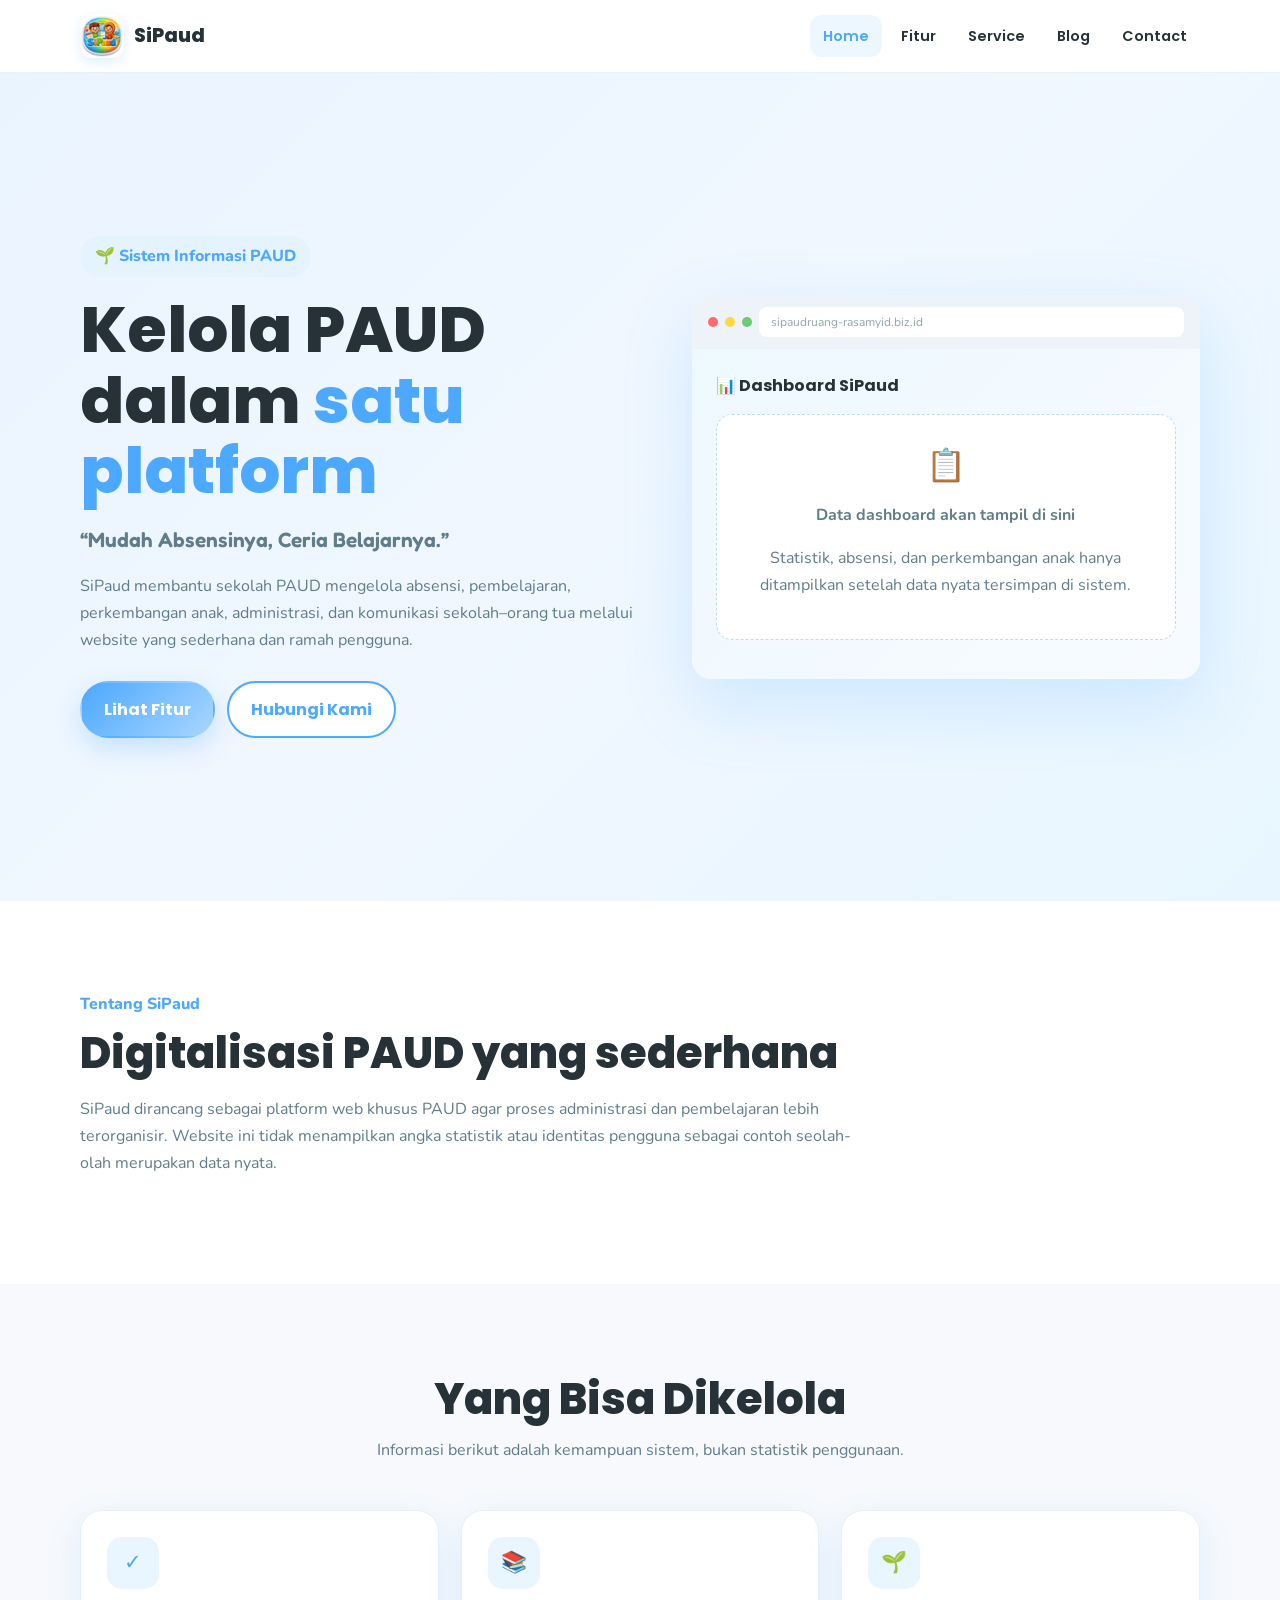
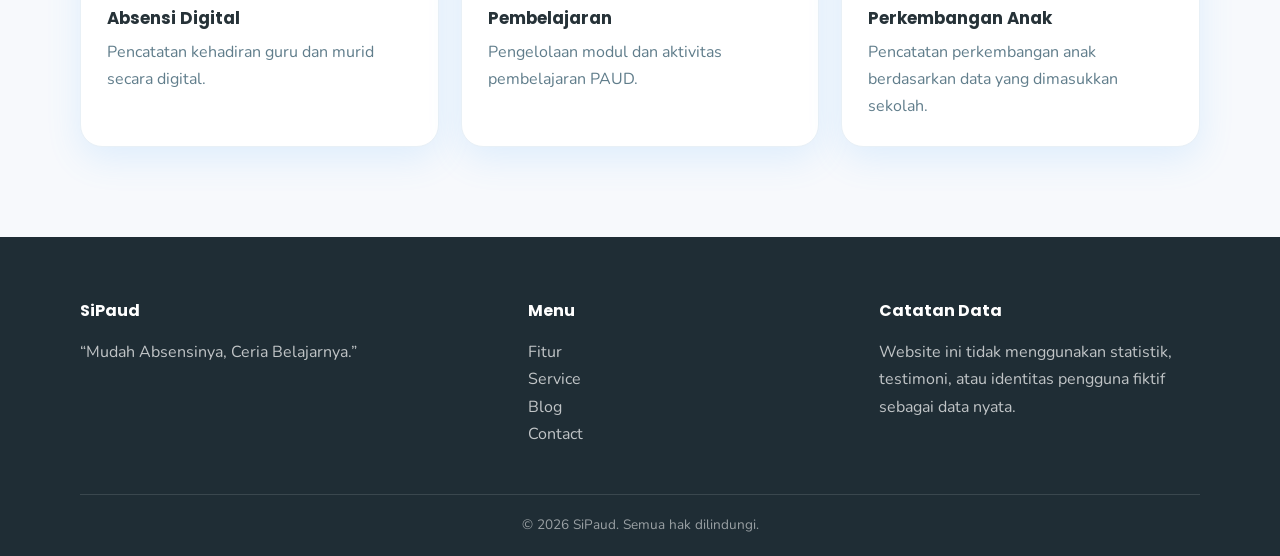
==== commit e59b8178: "indexbaru" ====
--- a/index.html
+++ b/index.html
@@ -1,5 +1,5 @@
-<!doctype html><html lang="id"><head><meta charset="utf-8"><meta name="viewport" content="width=device-width,initial-scale=1"><title>SiPaud | Sistem Informasi PAUD</title><meta name="description" content="SiPaud adalah platform digital untuk membantu sekolah PAUD mengelola absensi, pembelajaran, perkembangan anak, dan komunikasi dengan orang tua."><link rel="canonical" href="https://sipaudruang-rasamyid.biz.id/"><link rel="stylesheet" href="styles.css"><link rel="icon" href="favicon.png"></head><body>
-<nav class="navbar"><div class="container nav-inner"><a class="brand" href="index.html"><span class="brand-mark">S</span>SiPaud</a><button class="menu-btn" aria-label="Buka menu">☰</button><div class="nav-links"><a class="active" href="index.html">Home</a><a href="fitur.html" target="_blank" rel="noopener">Fitur</a><a href="service.html" target="_blank" rel="noopener">Service</a><a href="blog.html" target="_blank" rel="noopener">Blog</a><a href="contact.html" target="_blank" rel="noopener">Contact</a></div></div></nav>
+<!doctype html><html lang="id"><head><meta charset="utf-8"><meta name="viewport" content="width=device-width,initial-scale=1"><title>SiPaud | Sistem Informasi PAUD</title><meta name="description" content="SiPaud adalah platform digital untuk membantu sekolah PAUD mengelola absensi, pembelajaran, perkembangan anak, dan komunikasi dengan orang tua."><link rel="canonical" href="https://sipaudruang-rasamyid.biz.id/"><link rel="stylesheet" href="styles.css"><link rel="icon" type="image/png" href="favicon.png"><link rel="apple-touch-icon" href="favicon.png"></head><body>
+<nav class="navbar"><div class="container nav-inner"><a class="brand" href="index.html"><img class="brand-logo" src="assets/logo-sipaud.png" alt="Logo SiPaud"> <span>SiPaud</span></a><button class="menu-btn" aria-label="Buka menu">☰</button><div class="nav-links"><a class="active" href="index.html">Home</a><a href="fitur.html" target="_blank" rel="noopener">Fitur</a><a href="service.html" target="_blank" rel="noopener">Service</a><a href="blog.html" target="_blank" rel="noopener">Blog</a><a href="contact.html" target="_blank" rel="noopener">Contact</a></div></div></nav>
 <header class="hero"><div class="container hero-grid"><div><span class="badge">🌱 Sistem Informasi PAUD</span><h1>Kelola PAUD dalam <span class="highlight">satu platform</span></h1><p class="tagline">“Mudah Absensinya, Ceria Belajarnya.”</p><p>SiPaud membantu sekolah PAUD mengelola absensi, pembelajaran, perkembangan anak, administrasi, dan komunikasi sekolah–orang tua melalui website yang sederhana dan ramah pengguna.</p><div class="buttons"><a class="btn btn-primary" href="fitur.html" target="_blank" rel="noopener">Lihat Fitur</a><a class="btn btn-outline" href="contact.html" target="_blank" rel="noopener">Hubungi Kami</a></div></div><div class="mockup"><div class="browser"><span class="dot" style="background:#ff6b6b"></span><span class="dot" style="background:#ffd93d"></span><span class="dot" style="background:#6bcb77"></span><div class="url">sipaudruang-rasamyid.biz.id</div></div><div class="screen"><div class="screen-title">📊 Dashboard SiPaud</div><div class="empty-card"><div class="empty-icon">📋</div><strong>Data dashboard akan tampil di sini</strong><p>Statistik, absensi, dan perkembangan anak hanya ditampilkan setelah data nyata tersimpan di sistem.</p></div></div></div></div></header>
 <section class="section"><div class="container"><span class="eyebrow">Tentang SiPaud</span><h2 class="title" style="text-align:left">Digitalisasi PAUD yang sederhana</h2><p style="color:var(--muted);max-width:780px">SiPaud dirancang sebagai platform web khusus PAUD agar proses administrasi dan pembelajaran lebih terorganisir. Website ini tidak menampilkan angka statistik atau identitas pengguna sebagai contoh seolah-olah merupakan data nyata.</p></div></section>
 <section class="section soft"><div class="container"><h2 class="title">Yang Bisa Dikelola</h2><p class="desc">Informasi berikut adalah kemampuan sistem, bukan statistik penggunaan.</p><div class="grid"><article class="card"><div class="icon">✓</div><h3>Absensi Digital</h3><p>Pencatatan kehadiran guru dan murid secara digital.</p></article><article class="card"><div class="icon">📚</div><h3>Pembelajaran</h3><p>Pengelolaan modul dan aktivitas pembelajaran PAUD.</p></article><article class="card"><div class="icon">🌱</div><h3>Perkembangan Anak</h3><p>Pencatatan perkembangan anak berdasarkan data yang dimasukkan sekolah.</p></article></div></div></section>
--- a/styles.css
+++ b/styles.css
@@ -1,4 +1,4 @@
 @import url('https://fonts.googleapis.com/css2?family=Fredoka:wght@400;500;600;700&family=Nunito:wght@400;500;600;700;800&family=Poppins:wght@500;600;700;800&display=swap');
 :root{--primary:#4DA8FF;--primary2:#A9D6FF;--accent:#FFE082;--mint:#B7F5D4;--bg:#fff;--soft:#F7F9FC;--text:#263238;--muted:#607D8B;--radius:22px;--shadow:0 12px 35px rgba(77,168,255,.14)}
-*{box-sizing:border-box}html{scroll-behavior:smooth}body{margin:0;font-family:Nunito,sans-serif;color:var(--text);background:var(--bg);line-height:1.7}a{text-decoration:none}.container{width:min(1120px,92%);margin:auto}.navbar{position:sticky;top:0;z-index:1000;background:rgba(255,255,255,.95);backdrop-filter:blur(14px);border-bottom:1px solid #eaf1f7}.nav-inner{min-height:72px;display:flex;align-items:center;justify-content:space-between;gap:20px}.brand{display:flex;align-items:center;gap:10px;font-family:Poppins;font-weight:800;color:var(--text);font-size:1.2rem}.brand-mark{width:40px;height:40px;border-radius:12px;background:linear-gradient(135deg,var(--primary),var(--primary2));display:grid;place-items:center;color:#fff;font-weight:800}.nav-links{display:flex;align-items:center;gap:6px}.nav-links a{color:var(--text);font-family:Poppins;font-size:.9rem;font-weight:600;padding:9px 13px;border-radius:12px}.nav-links a:hover,.nav-links a.active{color:var(--primary);background:#edf7ff}.menu-btn{display:none;border:0;background:#edf7ff;color:var(--primary);border-radius:10px;padding:9px 12px;font-size:1.1rem}.hero{min-height:calc(100vh - 72px);display:flex;align-items:center;background:linear-gradient(135deg,#EAF4FF,#F0F7FF 50%,#E8F6FF);padding:80px 0;overflow:hidden}.hero-grid{display:grid;grid-template-columns:1.05fr .95fr;gap:50px;align-items:center}.badge{display:inline-flex;padding:7px 15px;border-radius:50px;background:#e5f3ff;color:var(--primary);font-weight:800;margin-bottom:18px}.hero h1{font:800 clamp(2.2rem,5vw,4rem)/1.1 Poppins;margin:0 0 18px}.highlight{color:var(--primary)}.tagline{font:600 1.3rem Fredoka;color:var(--primary)}.hero p{color:var(--muted);max-width:650px}.buttons{display:flex;gap:12px;flex-wrap:wrap;margin-top:26px}.btn{display:inline-flex;align-items:center;gap:8px;border-radius:50px;padding:13px 22px;font-family:Poppins;font-weight:700;border:2px solid transparent}.btn-primary{background:linear-gradient(135deg,var(--primary),var(--primary2));color:#fff;box-shadow:0 10px 25px rgba(77,168,255,.25)}.btn-outline{border-color:var(--primary);color:var(--primary);background:#fff}.mockup{background:#fff;border-radius:20px;box-shadow:0 25px 70px rgba(77,168,255,.2);overflow:hidden}.browser{background:#edf3f8;padding:12px 16px;display:flex;align-items:center;gap:7px}.dot{width:10px;height:10px;border-radius:50%}.url{flex:1;background:#fff;border-radius:8px;padding:5px 12px;color:#90a4ae;font-size:.75rem}.screen{padding:24px;background:linear-gradient(135deg,#eef8ff,#f7fbff);min-height:330px}.screen-title{font:700 1rem Poppins;margin-bottom:16px}.empty-card{background:#fff;border:1px dashed #bcdcf4;border-radius:16px;padding:24px;text-align:center;color:var(--muted)}.empty-icon{font-size:2rem;color:var(--primary);margin-bottom:8px}.section{padding:90px 0}.soft{background:var(--soft)}.eyebrow{display:inline-block;color:var(--primary);font-weight:800;margin-bottom:10px}.title{text-align:center;font:800 clamp(1.8rem,4vw,2.7rem)/1.2 Poppins;margin:0 0 12px}.desc{text-align:center;color:var(--muted);max-width:700px;margin:0 auto 45px}.grid{display:grid;grid-template-columns:repeat(3,1fr);gap:22px}.card{background:#fff;border:1px solid #e8f0f6;border-radius:var(--radius);padding:26px;box-shadow:var(--shadow)}.icon{width:52px;height:52px;border-radius:15px;background:#eaf6ff;color:var(--primary);display:grid;place-items:center;font-size:1.3rem;margin-bottom:16px}.card h3{font:700 1.05rem Poppins;margin:0 0 8px}.card p{color:var(--muted);margin:0}.page-hero{padding:85px 0 60px;background:linear-gradient(135deg,#EAF4FF,#fff)}.page-hero h1{font:800 clamp(2rem,4vw,3.2rem) Poppins;margin:0 0 12px}.page-hero p{color:var(--muted);max-width:760px}.list{display:grid;gap:14px}.list-item{display:flex;gap:14px;align-items:flex-start;padding:18px;border-radius:16px;background:#fff;border:1px solid #e8f0f6}.check{color:#27AE60;font-size:1.1rem}.blog-placeholder{padding:45px;text-align:center;background:#fff;border:1px dashed #bcdcf4;border-radius:20px;color:var(--muted)}.contact-grid{display:grid;grid-template-columns:.8fr 1.2fr;gap:25px}.contact-box{background:#fff;border:1px solid #e8f0f6;border-radius:var(--radius);padding:26px;box-shadow:var(--shadow)}.contact-link{display:flex;gap:12px;align-items:center;padding:14px 0;border-bottom:1px solid #edf2f5;color:var(--text)}.contact-link:last-child{border-bottom:0}.contact-link i{color:var(--primary);width:25px;text-align:center}.note{font-size:.9rem;color:var(--muted);background:#f7fbff;border-left:4px solid var(--primary);padding:14px 16px;border-radius:10px}.footer{background:#1f2d35;color:#fff;padding:45px 0 20px}.footer-grid{display:grid;grid-template-columns:1.3fr 1fr 1fr;gap:30px}.footer h3{font:700 1rem Poppins}.footer p,.footer a{color:rgba(255,255,255,.72)}.footer a:hover{color:#fff}.copy{text-align:center;border-top:1px solid rgba(255,255,255,.12);margin-top:30px;padding-top:18px;color:rgba(255,255,255,.55);font-size:.85rem}.faq{max-width:850px;margin:auto}.faq details{background:#fff;border:1px solid #e8f0f6;border-radius:15px;padding:16px 20px;margin-bottom:12px}.faq summary{font-weight:800;cursor:pointer}.mobile-note{display:none}
+*{box-sizing:border-box}html{scroll-behavior:smooth}body{margin:0;font-family:Nunito,sans-serif;color:var(--text);background:var(--bg);line-height:1.7}a{text-decoration:none}.container{width:min(1120px,92%);margin:auto}.navbar{position:sticky;top:0;z-index:1000;background:rgba(255,255,255,.95);backdrop-filter:blur(14px);border-bottom:1px solid #eaf1f7}.nav-inner{min-height:72px;display:flex;align-items:center;justify-content:space-between;gap:20px}.brand{display:flex;align-items:center;gap:10px;font-family:Poppins;font-weight:800;color:var(--text);font-size:1.2rem}.brand-logo{width:44px;height:44px;border-radius:12px;object-fit:cover;display:block;box-shadow:0 4px 12px rgba(77,168,255,.18)}.brand-mark{width:40px;height:40px;border-radius:12px;background:linear-gradient(135deg,var(--primary),var(--primary2));display:grid;place-items:center;color:#fff;font-weight:800}.nav-links{display:flex;align-items:center;gap:6px}.nav-links a{color:var(--text);font-family:Poppins;font-size:.9rem;font-weight:600;padding:9px 13px;border-radius:12px}.nav-links a:hover,.nav-links a.active{color:var(--primary);background:#edf7ff}.menu-btn{display:none;border:0;background:#edf7ff;color:var(--primary);border-radius:10px;padding:9px 12px;font-size:1.1rem}.hero{min-height:calc(100vh - 72px);display:flex;align-items:center;background:linear-gradient(135deg,#EAF4FF,#F0F7FF 50%,#E8F6FF);padding:80px 0;overflow:hidden}.hero-grid{display:grid;grid-template-columns:1.05fr .95fr;gap:50px;align-items:center}.badge{display:inline-flex;padding:7px 15px;border-radius:50px;background:#e5f3ff;color:var(--primary);font-weight:800;margin-bottom:18px}.hero h1{font:800 clamp(2.2rem,5vw,4rem)/1.1 Poppins;margin:0 0 18px}.highlight{color:var(--primary)}.tagline{font:600 1.3rem Fredoka;color:var(--primary)}.hero p{color:var(--muted);max-width:650px}.buttons{display:flex;gap:12px;flex-wrap:wrap;margin-top:26px}.btn{display:inline-flex;align-items:center;gap:8px;border-radius:50px;padding:13px 22px;font-family:Poppins;font-weight:700;border:2px solid transparent}.btn-primary{background:linear-gradient(135deg,var(--primary),var(--primary2));color:#fff;box-shadow:0 10px 25px rgba(77,168,255,.25)}.btn-outline{border-color:var(--primary);color:var(--primary);background:#fff}.mockup{background:#fff;border-radius:20px;box-shadow:0 25px 70px rgba(77,168,255,.2);overflow:hidden}.browser{background:#edf3f8;padding:12px 16px;display:flex;align-items:center;gap:7px}.dot{width:10px;height:10px;border-radius:50%}.url{flex:1;background:#fff;border-radius:8px;padding:5px 12px;color:#90a4ae;font-size:.75rem}.screen{padding:24px;background:linear-gradient(135deg,#eef8ff,#f7fbff);min-height:330px}.screen-title{font:700 1rem Poppins;margin-bottom:16px}.empty-card{background:#fff;border:1px dashed #bcdcf4;border-radius:16px;padding:24px;text-align:center;color:var(--muted)}.empty-icon{font-size:2rem;color:var(--primary);margin-bottom:8px}.section{padding:90px 0}.soft{background:var(--soft)}.eyebrow{display:inline-block;color:var(--primary);font-weight:800;margin-bottom:10px}.title{text-align:center;font:800 clamp(1.8rem,4vw,2.7rem)/1.2 Poppins;margin:0 0 12px}.desc{text-align:center;color:var(--muted);max-width:700px;margin:0 auto 45px}.grid{display:grid;grid-template-columns:repeat(3,1fr);gap:22px}.card{background:#fff;border:1px solid #e8f0f6;border-radius:var(--radius);padding:26px;box-shadow:var(--shadow)}.icon{width:52px;height:52px;border-radius:15px;background:#eaf6ff;color:var(--primary);display:grid;place-items:center;font-size:1.3rem;margin-bottom:16px}.card h3{font:700 1.05rem Poppins;margin:0 0 8px}.card p{color:var(--muted);margin:0}.page-hero{padding:85px 0 60px;background:linear-gradient(135deg,#EAF4FF,#fff)}.page-hero h1{font:800 clamp(2rem,4vw,3.2rem) Poppins;margin:0 0 12px}.page-hero p{color:var(--muted);max-width:760px}.list{display:grid;gap:14px}.list-item{display:flex;gap:14px;align-items:flex-start;padding:18px;border-radius:16px;background:#fff;border:1px solid #e8f0f6}.check{color:#27AE60;font-size:1.1rem}.blog-placeholder{padding:45px;text-align:center;background:#fff;border:1px dashed #bcdcf4;border-radius:20px;color:var(--muted)}.contact-grid{display:grid;grid-template-columns:.8fr 1.2fr;gap:25px}.contact-box{background:#fff;border:1px solid #e8f0f6;border-radius:var(--radius);padding:26px;box-shadow:var(--shadow)}.contact-link{display:flex;gap:12px;align-items:center;padding:14px 0;border-bottom:1px solid #edf2f5;color:var(--text)}.contact-link:last-child{border-bottom:0}.contact-link i{color:var(--primary);width:25px;text-align:center}.note{font-size:.9rem;color:var(--muted);background:#f7fbff;border-left:4px solid var(--primary);padding:14px 16px;border-radius:10px}.footer{background:#1f2d35;color:#fff;padding:45px 0 20px}.footer-grid{display:grid;grid-template-columns:1.3fr 1fr 1fr;gap:30px}.footer h3{font:700 1rem Poppins}.footer p,.footer a{color:rgba(255,255,255,.72)}.footer a:hover{color:#fff}.copy{text-align:center;border-top:1px solid rgba(255,255,255,.12);margin-top:30px;padding-top:18px;color:rgba(255,255,255,.55);font-size:.85rem}.faq{max-width:850px;margin:auto}.faq details{background:#fff;border:1px solid #e8f0f6;border-radius:15px;padding:16px 20px;margin-bottom:12px}.faq summary{font-weight:800;cursor:pointer}.mobile-note{display:none}
 @media(max-width:850px){.nav-links{display:none;position:absolute;top:72px;left:4%;right:4%;background:#fff;padding:12px;border-radius:16px;box-shadow:var(--shadow);flex-direction:column;align-items:stretch}.nav-links.open{display:flex}.nav-links a{display:block}.menu-btn{display:block}.hero-grid,.contact-grid{grid-template-columns:1fr}.grid{grid-template-columns:1fr 1fr}.footer-grid{grid-template-columns:1fr}.hero{padding:55px 0}.mobile-note{display:block;margin-top:10px;font-size:.8rem;color:var(--muted)}}@media(max-width:560px){.grid{grid-template-columns:1fr}.nav-inner{min-height:65px}.hero h1{font-size:2.1rem}.section{padding:65px 0}}
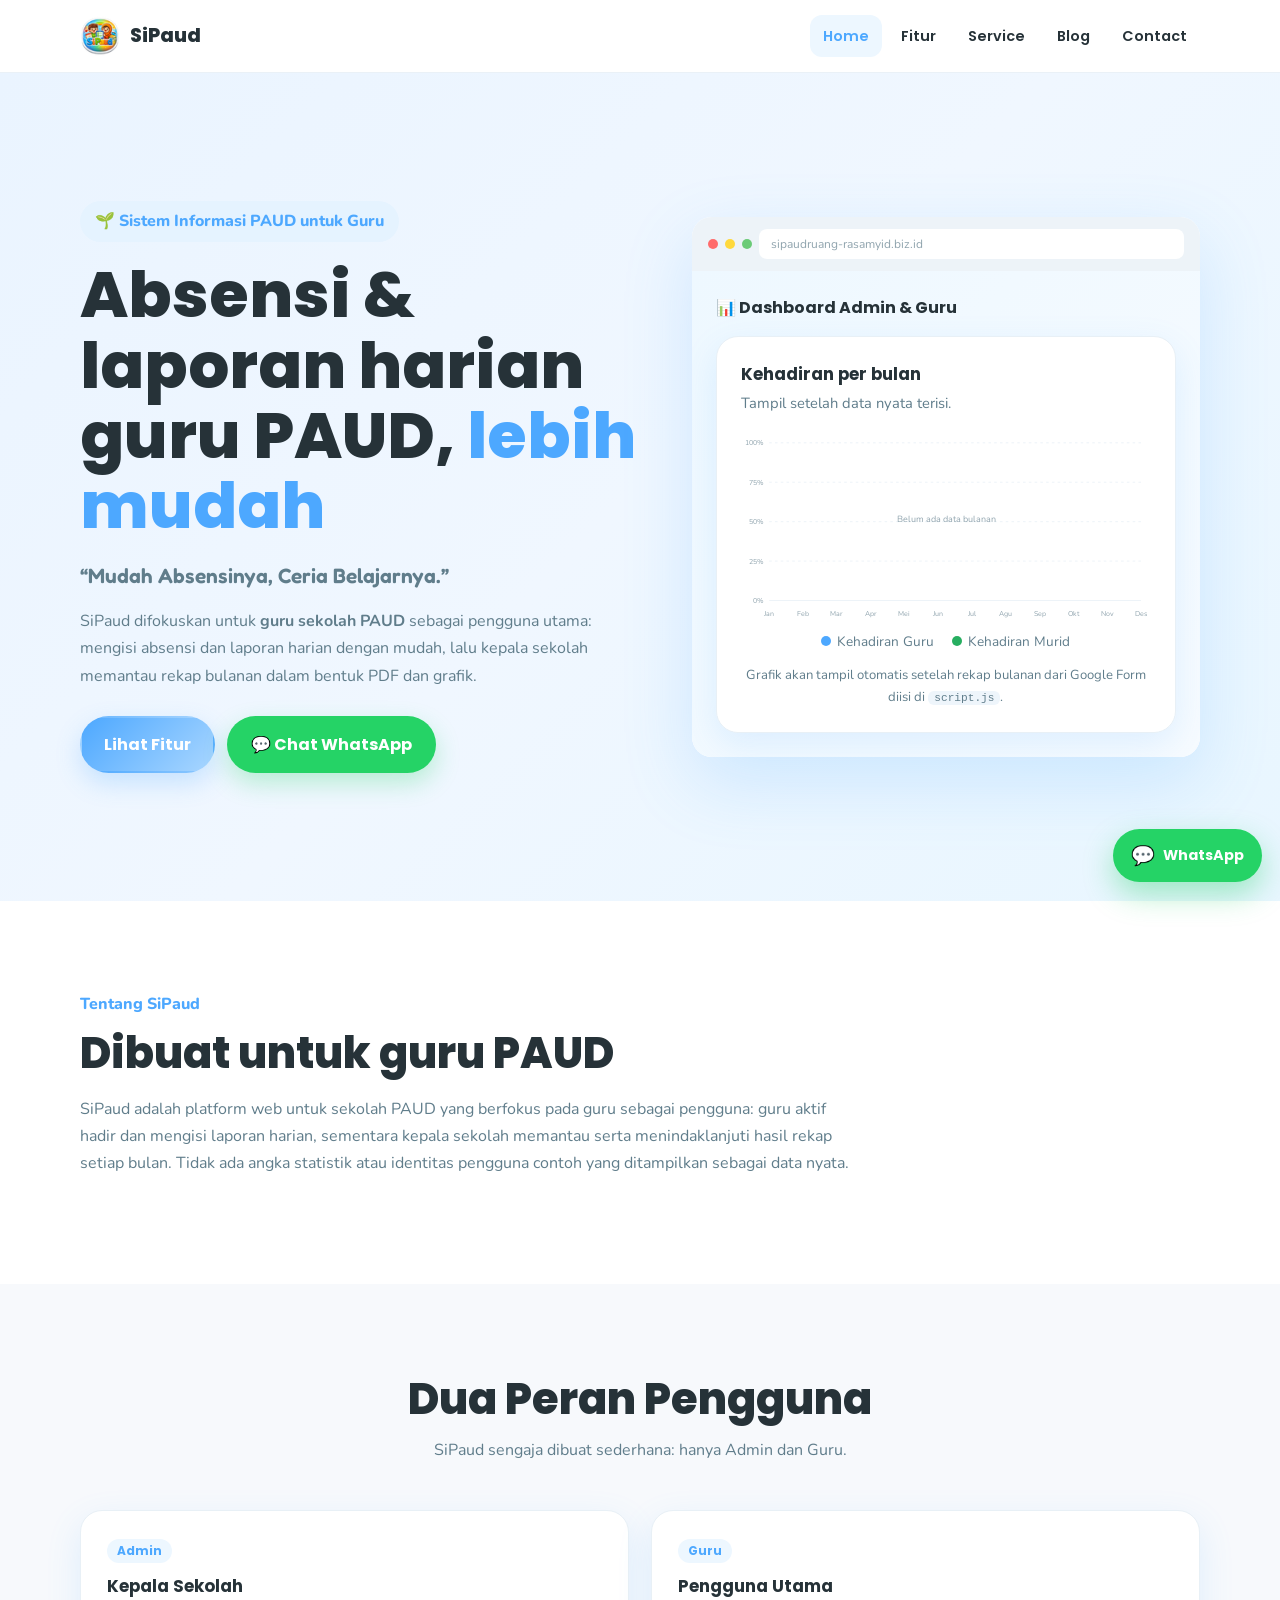
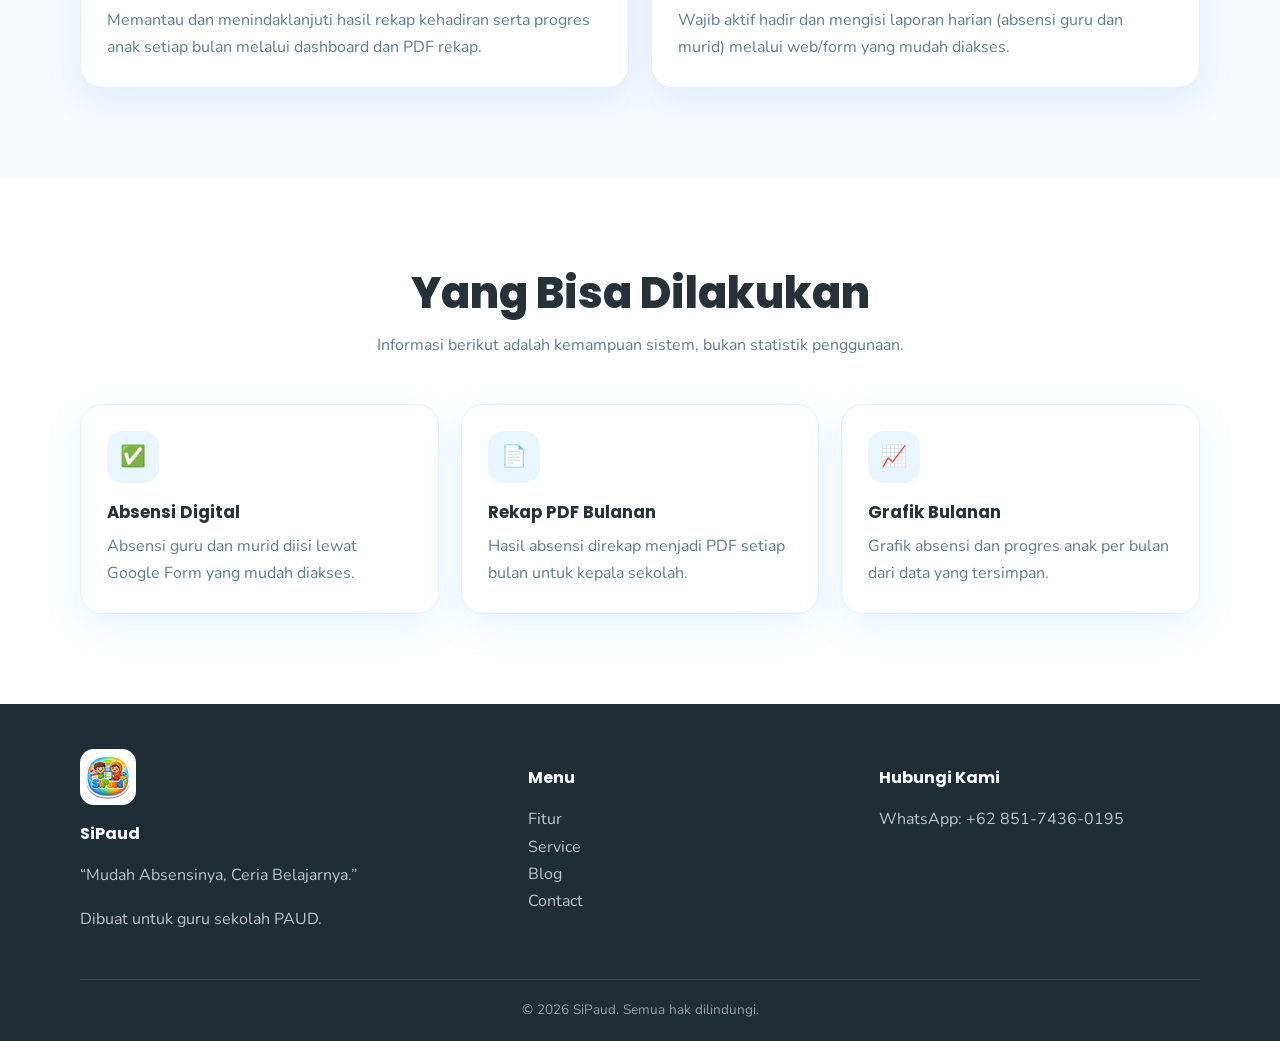
==== commit 97aed546: "indexbaru1" ====
--- a/index.html
+++ b/index.html
@@ -1,6 +1,7 @@
-<!doctype html><html lang="id"><head><meta charset="utf-8"><meta name="viewport" content="width=device-width,initial-scale=1"><title>SiPaud | Sistem Informasi PAUD</title><meta name="description" content="SiPaud adalah platform digital untuk membantu sekolah PAUD mengelola absensi, pembelajaran, perkembangan anak, dan komunikasi dengan orang tua."><link rel="canonical" href="https://sipaudruang-rasamyid.biz.id/"><link rel="stylesheet" href="styles.css"><link rel="icon" type="image/png" href="favicon.png"><link rel="apple-touch-icon" href="favicon.png"></head><body>
-<nav class="navbar"><div class="container nav-inner"><a class="brand" href="index.html"><img class="brand-logo" src="assets/logo-sipaud.png" alt="Logo SiPaud"> <span>SiPaud</span></a><button class="menu-btn" aria-label="Buka menu">☰</button><div class="nav-links"><a class="active" href="index.html">Home</a><a href="fitur.html" target="_blank" rel="noopener">Fitur</a><a href="service.html" target="_blank" rel="noopener">Service</a><a href="blog.html" target="_blank" rel="noopener">Blog</a><a href="contact.html" target="_blank" rel="noopener">Contact</a></div></div></nav>
-<header class="hero"><div class="container hero-grid"><div><span class="badge">🌱 Sistem Informasi PAUD</span><h1>Kelola PAUD dalam <span class="highlight">satu platform</span></h1><p class="tagline">“Mudah Absensinya, Ceria Belajarnya.”</p><p>SiPaud membantu sekolah PAUD mengelola absensi, pembelajaran, perkembangan anak, administrasi, dan komunikasi sekolah–orang tua melalui website yang sederhana dan ramah pengguna.</p><div class="buttons"><a class="btn btn-primary" href="fitur.html" target="_blank" rel="noopener">Lihat Fitur</a><a class="btn btn-outline" href="contact.html" target="_blank" rel="noopener">Hubungi Kami</a></div></div><div class="mockup"><div class="browser"><span class="dot" style="background:#ff6b6b"></span><span class="dot" style="background:#ffd93d"></span><span class="dot" style="background:#6bcb77"></span><div class="url">sipaudruang-rasamyid.biz.id</div></div><div class="screen"><div class="screen-title">📊 Dashboard SiPaud</div><div class="empty-card"><div class="empty-icon">📋</div><strong>Data dashboard akan tampil di sini</strong><p>Statistik, absensi, dan perkembangan anak hanya ditampilkan setelah data nyata tersimpan di sistem.</p></div></div></div></div></header>
-<section class="section"><div class="container"><span class="eyebrow">Tentang SiPaud</span><h2 class="title" style="text-align:left">Digitalisasi PAUD yang sederhana</h2><p style="color:var(--muted);max-width:780px">SiPaud dirancang sebagai platform web khusus PAUD agar proses administrasi dan pembelajaran lebih terorganisir. Website ini tidak menampilkan angka statistik atau identitas pengguna sebagai contoh seolah-olah merupakan data nyata.</p></div></section>
-<section class="section soft"><div class="container"><h2 class="title">Yang Bisa Dikelola</h2><p class="desc">Informasi berikut adalah kemampuan sistem, bukan statistik penggunaan.</p><div class="grid"><article class="card"><div class="icon">✓</div><h3>Absensi Digital</h3><p>Pencatatan kehadiran guru dan murid secara digital.</p></article><article class="card"><div class="icon">📚</div><h3>Pembelajaran</h3><p>Pengelolaan modul dan aktivitas pembelajaran PAUD.</p></article><article class="card"><div class="icon">🌱</div><h3>Perkembangan Anak</h3><p>Pencatatan perkembangan anak berdasarkan data yang dimasukkan sekolah.</p></article></div></div></section>
-<footer class="footer"><div class="container"><div class="footer-grid"><div><h3>SiPaud</h3><p>“Mudah Absensinya, Ceria Belajarnya.”</p></div><div><h3>Menu</h3><p><a href="fitur.html" target="_blank" rel="noopener">Fitur</a><br><a href="service.html" target="_blank" rel="noopener">Service</a><br><a href="blog.html" target="_blank" rel="noopener">Blog</a><br><a href="contact.html" target="_blank" rel="noopener">Contact</a></p></div><div><h3>Catatan Data</h3><p>Website ini tidak menggunakan statistik, testimoni, atau identitas pengguna fiktif sebagai data nyata.</p></div></div><div class="copy">© 2026 SiPaud. Semua hak dilindungi.</div></div></footer><script src="script.js"></script></body></html>
+<!doctype html><html lang="id"><head><meta charset="utf-8"><meta name="viewport" content="width=device-width,initial-scale=1"><title>SiPaud | Sistem Informasi PAUD</title><meta name="description" content="SiPaud adalah platform digital untuk guru sekolah PAUD: absensi guru dan murid, laporan harian, rekap PDF bulanan, dan grafik progres per bulan."><link rel="canonical" href="https://sipaudruang-rasamyid.biz.id/"><link rel="stylesheet" href="styles.css"><link rel="icon" href="favicon.png"></head><body>
+<nav class="navbar"><div class="container nav-inner"><a class="brand" href="index.html"><img class="brand-logo" src="logo.png" alt="Logo SiPaud" width="40" height="40">SiPaud</a><button class="menu-btn" aria-label="Buka menu">☰</button><div class="nav-links"><a class="active" href="index.html">Home</a><a href="fitur.html" target="_blank" rel="noopener">Fitur</a><a href="service.html" target="_blank" rel="noopener">Service</a><a href="blog.html" target="_blank" rel="noopener">Blog</a><a href="contact.html" target="_blank" rel="noopener">Contact</a></div></div></nav>
+<header class="hero"><div class="container hero-grid"><div><span class="badge">🌱 Sistem Informasi PAUD untuk Guru</span><h1>Absensi &amp; laporan harian guru PAUD, <span class="highlight">lebih mudah</span></h1><p class="tagline">“Mudah Absensinya, Ceria Belajarnya.”</p><p>SiPaud difokuskan untuk <strong>guru sekolah PAUD</strong> sebagai pengguna utama: mengisi absensi dan laporan harian dengan mudah, lalu kepala sekolah memantau rekap bulanan dalam bentuk PDF dan grafik.</p><div class="buttons"><a class="btn btn-primary" href="fitur.html" target="_blank" rel="noopener">Lihat Fitur</a><a class="btn btn-wa" data-wa href="#">💬 Chat WhatsApp</a></div></div><div class="mockup"><div class="browser"><span class="dot" style="background:#ff6b6b"></span><span class="dot" style="background:#ffd93d"></span><span class="dot" style="background:#6bcb77"></span><div class="url">sipaudruang-rasamyid.biz.id</div></div><div class="screen"><div class="screen-title">📊 Dashboard Admin &amp; Guru</div><div class="chart-card"><h3>Kehadiran per bulan</h3><p>Tampil setelah data nyata terisi.</p><div class="chart" data-chart="absensi"></div></div></div></div></div></header>
+<section class="section"><div class="container"><span class="eyebrow">Tentang SiPaud</span><h2 class="title" style="text-align:left">Dibuat untuk guru PAUD</h2><p style="color:var(--muted);max-width:780px">SiPaud adalah platform web untuk sekolah PAUD yang berfokus pada guru sebagai pengguna: guru aktif hadir dan mengisi laporan harian, sementara kepala sekolah memantau serta menindaklanjuti hasil rekap setiap bulan. Tidak ada angka statistik atau identitas pengguna contoh yang ditampilkan sebagai data nyata.</p></div></section>
+<section class="section soft"><div class="container"><h2 class="title">Dua Peran Pengguna</h2><p class="desc">SiPaud sengaja dibuat sederhana: hanya Admin dan Guru.</p><div class="grid-2"><article class="card"><span class="role-tag">Admin</span><h3>Kepala Sekolah</h3><p>Memantau dan menindaklanjuti hasil rekap kehadiran serta progres anak setiap bulan melalui dashboard dan PDF rekap.</p></article><article class="card"><span class="role-tag">Guru</span><h3>Pengguna Utama</h3><p>Wajib aktif hadir dan mengisi laporan harian (absensi guru dan murid) melalui web/form yang mudah diakses.</p></article></div></div></section>
+<section class="section"><div class="container"><h2 class="title">Yang Bisa Dilakukan</h2><p class="desc">Informasi berikut adalah kemampuan sistem, bukan statistik penggunaan.</p><div class="grid"><article class="card"><div class="icon">✅</div><h3>Absensi Digital</h3><p>Absensi guru dan murid diisi lewat Google Form yang mudah diakses.</p></article><article class="card"><div class="icon">📄</div><h3>Rekap PDF Bulanan</h3><p>Hasil absensi direkap menjadi PDF setiap bulan untuk kepala sekolah.</p></article><article class="card"><div class="icon">📈</div><h3>Grafik Bulanan</h3><p>Grafik absensi dan progres anak per bulan dari data yang tersimpan.</p></article></div></div></section>
+<footer class="footer"><div class="container"><div class="footer-grid"><div><img class="footer-logo" src="logo.png" alt="Logo SiPaud" width="56" height="56"><h3>SiPaud</h3><p>“Mudah Absensinya, Ceria Belajarnya.”</p><p>Dibuat untuk guru sekolah PAUD.</p></div><div><h3>Menu</h3><p><a href="fitur.html" target="_blank" rel="noopener">Fitur</a><br><a href="service.html" target="_blank" rel="noopener">Service</a><br><a href="blog.html" target="_blank" rel="noopener">Blog</a><br><a href="contact.html" target="_blank" rel="noopener">Contact</a></p></div><div><h3>Hubungi Kami</h3><p><a data-wa href="#">WhatsApp: +62 851-7436-0195</a></p></div></div><div class="copy">© 2026 SiPaud. Semua hak dilindungi.</div></div></footer><script src="script.js"></script></body></html>
--- a/styles.css
+++ b/styles.css
@@ -1,4 +1,23 @@
 @import url('https://fonts.googleapis.com/css2?family=Fredoka:wght@400;500;600;700&family=Nunito:wght@400;500;600;700;800&family=Poppins:wght@500;600;700;800&display=swap');
 :root{--primary:#4DA8FF;--primary2:#A9D6FF;--accent:#FFE082;--mint:#B7F5D4;--bg:#fff;--soft:#F7F9FC;--text:#263238;--muted:#607D8B;--radius:22px;--shadow:0 12px 35px rgba(77,168,255,.14)}
-*{box-sizing:border-box}html{scroll-behavior:smooth}body{margin:0;font-family:Nunito,sans-serif;color:var(--text);background:var(--bg);line-height:1.7}a{text-decoration:none}.container{width:min(1120px,92%);margin:auto}.navbar{position:sticky;top:0;z-index:1000;background:rgba(255,255,255,.95);backdrop-filter:blur(14px);border-bottom:1px solid #eaf1f7}.nav-inner{min-height:72px;display:flex;align-items:center;justify-content:space-between;gap:20px}.brand{display:flex;align-items:center;gap:10px;font-family:Poppins;font-weight:800;color:var(--text);font-size:1.2rem}.brand-logo{width:44px;height:44px;border-radius:12px;object-fit:cover;display:block;box-shadow:0 4px 12px rgba(77,168,255,.18)}.brand-mark{width:40px;height:40px;border-radius:12px;background:linear-gradient(135deg,var(--primary),var(--primary2));display:grid;place-items:center;color:#fff;font-weight:800}.nav-links{display:flex;align-items:center;gap:6px}.nav-links a{color:var(--text);font-family:Poppins;font-size:.9rem;font-weight:600;padding:9px 13px;border-radius:12px}.nav-links a:hover,.nav-links a.active{color:var(--primary);background:#edf7ff}.menu-btn{display:none;border:0;background:#edf7ff;color:var(--primary);border-radius:10px;padding:9px 12px;font-size:1.1rem}.hero{min-height:calc(100vh - 72px);display:flex;align-items:center;background:linear-gradient(135deg,#EAF4FF,#F0F7FF 50%,#E8F6FF);padding:80px 0;overflow:hidden}.hero-grid{display:grid;grid-template-columns:1.05fr .95fr;gap:50px;align-items:center}.badge{display:inline-flex;padding:7px 15px;border-radius:50px;background:#e5f3ff;color:var(--primary);font-weight:800;margin-bottom:18px}.hero h1{font:800 clamp(2.2rem,5vw,4rem)/1.1 Poppins;margin:0 0 18px}.highlight{color:var(--primary)}.tagline{font:600 1.3rem Fredoka;color:var(--primary)}.hero p{color:var(--muted);max-width:650px}.buttons{display:flex;gap:12px;flex-wrap:wrap;margin-top:26px}.btn{display:inline-flex;align-items:center;gap:8px;border-radius:50px;padding:13px 22px;font-family:Poppins;font-weight:700;border:2px solid transparent}.btn-primary{background:linear-gradient(135deg,var(--primary),var(--primary2));color:#fff;box-shadow:0 10px 25px rgba(77,168,255,.25)}.btn-outline{border-color:var(--primary);color:var(--primary);background:#fff}.mockup{background:#fff;border-radius:20px;box-shadow:0 25px 70px rgba(77,168,255,.2);overflow:hidden}.browser{background:#edf3f8;padding:12px 16px;display:flex;align-items:center;gap:7px}.dot{width:10px;height:10px;border-radius:50%}.url{flex:1;background:#fff;border-radius:8px;padding:5px 12px;color:#90a4ae;font-size:.75rem}.screen{padding:24px;background:linear-gradient(135deg,#eef8ff,#f7fbff);min-height:330px}.screen-title{font:700 1rem Poppins;margin-bottom:16px}.empty-card{background:#fff;border:1px dashed #bcdcf4;border-radius:16px;padding:24px;text-align:center;color:var(--muted)}.empty-icon{font-size:2rem;color:var(--primary);margin-bottom:8px}.section{padding:90px 0}.soft{background:var(--soft)}.eyebrow{display:inline-block;color:var(--primary);font-weight:800;margin-bottom:10px}.title{text-align:center;font:800 clamp(1.8rem,4vw,2.7rem)/1.2 Poppins;margin:0 0 12px}.desc{text-align:center;color:var(--muted);max-width:700px;margin:0 auto 45px}.grid{display:grid;grid-template-columns:repeat(3,1fr);gap:22px}.card{background:#fff;border:1px solid #e8f0f6;border-radius:var(--radius);padding:26px;box-shadow:var(--shadow)}.icon{width:52px;height:52px;border-radius:15px;background:#eaf6ff;color:var(--primary);display:grid;place-items:center;font-size:1.3rem;margin-bottom:16px}.card h3{font:700 1.05rem Poppins;margin:0 0 8px}.card p{color:var(--muted);margin:0}.page-hero{padding:85px 0 60px;background:linear-gradient(135deg,#EAF4FF,#fff)}.page-hero h1{font:800 clamp(2rem,4vw,3.2rem) Poppins;margin:0 0 12px}.page-hero p{color:var(--muted);max-width:760px}.list{display:grid;gap:14px}.list-item{display:flex;gap:14px;align-items:flex-start;padding:18px;border-radius:16px;background:#fff;border:1px solid #e8f0f6}.check{color:#27AE60;font-size:1.1rem}.blog-placeholder{padding:45px;text-align:center;background:#fff;border:1px dashed #bcdcf4;border-radius:20px;color:var(--muted)}.contact-grid{display:grid;grid-template-columns:.8fr 1.2fr;gap:25px}.contact-box{background:#fff;border:1px solid #e8f0f6;border-radius:var(--radius);padding:26px;box-shadow:var(--shadow)}.contact-link{display:flex;gap:12px;align-items:center;padding:14px 0;border-bottom:1px solid #edf2f5;color:var(--text)}.contact-link:last-child{border-bottom:0}.contact-link i{color:var(--primary);width:25px;text-align:center}.note{font-size:.9rem;color:var(--muted);background:#f7fbff;border-left:4px solid var(--primary);padding:14px 16px;border-radius:10px}.footer{background:#1f2d35;color:#fff;padding:45px 0 20px}.footer-grid{display:grid;grid-template-columns:1.3fr 1fr 1fr;gap:30px}.footer h3{font:700 1rem Poppins}.footer p,.footer a{color:rgba(255,255,255,.72)}.footer a:hover{color:#fff}.copy{text-align:center;border-top:1px solid rgba(255,255,255,.12);margin-top:30px;padding-top:18px;color:rgba(255,255,255,.55);font-size:.85rem}.faq{max-width:850px;margin:auto}.faq details{background:#fff;border:1px solid #e8f0f6;border-radius:15px;padding:16px 20px;margin-bottom:12px}.faq summary{font-weight:800;cursor:pointer}.mobile-note{display:none}
+*{box-sizing:border-box}html{scroll-behavior:smooth}body{margin:0;font-family:Nunito,sans-serif;color:var(--text);background:var(--bg);line-height:1.7}a{text-decoration:none}.container{width:min(1120px,92%);margin:auto}.navbar{position:sticky;top:0;z-index:1000;background:rgba(255,255,255,.95);backdrop-filter:blur(14px);border-bottom:1px solid #eaf1f7}.nav-inner{min-height:72px;display:flex;align-items:center;justify-content:space-between;gap:20px}.brand{display:flex;align-items:center;gap:10px;font-family:Poppins;font-weight:800;color:var(--text);font-size:1.2rem}.brand-mark{width:40px;height:40px;border-radius:12px;background:linear-gradient(135deg,var(--primary),var(--primary2));display:grid;place-items:center;color:#fff;font-weight:800}.nav-links{display:flex;align-items:center;gap:6px}.nav-links a{color:var(--text);font-family:Poppins;font-size:.9rem;font-weight:600;padding:9px 13px;border-radius:12px}.nav-links a:hover,.nav-links a.active{color:var(--primary);background:#edf7ff}.menu-btn{display:none;border:0;background:#edf7ff;color:var(--primary);border-radius:10px;padding:9px 12px;font-size:1.1rem}.hero{min-height:calc(100vh - 72px);display:flex;align-items:center;background:linear-gradient(135deg,#EAF4FF,#F0F7FF 50%,#E8F6FF);padding:80px 0;overflow:hidden}.hero-grid{display:grid;grid-template-columns:1.05fr .95fr;gap:50px;align-items:center}.badge{display:inline-flex;padding:7px 15px;border-radius:50px;background:#e5f3ff;color:var(--primary);font-weight:800;margin-bottom:18px}.hero h1{font:800 clamp(2.2rem,5vw,4rem)/1.1 Poppins;margin:0 0 18px}.highlight{color:var(--primary)}.tagline{font:600 1.3rem Fredoka;color:var(--primary)}.hero p{color:var(--muted);max-width:650px}.buttons{display:flex;gap:12px;flex-wrap:wrap;margin-top:26px}.btn{display:inline-flex;align-items:center;gap:8px;border-radius:50px;padding:13px 22px;font-family:Poppins;font-weight:700;border:2px solid transparent}.btn-primary{background:linear-gradient(135deg,var(--primary),var(--primary2));color:#fff;box-shadow:0 10px 25px rgba(77,168,255,.25)}.btn-outline{border-color:var(--primary);color:var(--primary);background:#fff}.mockup{background:#fff;border-radius:20px;box-shadow:0 25px 70px rgba(77,168,255,.2);overflow:hidden}.browser{background:#edf3f8;padding:12px 16px;display:flex;align-items:center;gap:7px}.dot{width:10px;height:10px;border-radius:50%}.url{flex:1;background:#fff;border-radius:8px;padding:5px 12px;color:#90a4ae;font-size:.75rem}.screen{padding:24px;background:linear-gradient(135deg,#eef8ff,#f7fbff);min-height:330px}.screen-title{font:700 1rem Poppins;margin-bottom:16px}.empty-card{background:#fff;border:1px dashed #bcdcf4;border-radius:16px;padding:24px;text-align:center;color:var(--muted)}.empty-icon{font-size:2rem;color:var(--primary);margin-bottom:8px}.section{padding:90px 0}.soft{background:var(--soft)}.eyebrow{display:inline-block;color:var(--primary);font-weight:800;margin-bottom:10px}.title{text-align:center;font:800 clamp(1.8rem,4vw,2.7rem)/1.2 Poppins;margin:0 0 12px}.desc{text-align:center;color:var(--muted);max-width:700px;margin:0 auto 45px}.grid{display:grid;grid-template-columns:repeat(3,1fr);gap:22px}.card{background:#fff;border:1px solid #e8f0f6;border-radius:var(--radius);padding:26px;box-shadow:var(--shadow)}.icon{width:52px;height:52px;border-radius:15px;background:#eaf6ff;color:var(--primary);display:grid;place-items:center;font-size:1.3rem;margin-bottom:16px}.card h3{font:700 1.05rem Poppins;margin:0 0 8px}.card p{color:var(--muted);margin:0}.page-hero{padding:85px 0 60px;background:linear-gradient(135deg,#EAF4FF,#fff)}.page-hero h1{font:800 clamp(2rem,4vw,3.2rem) Poppins;margin:0 0 12px}.page-hero p{color:var(--muted);max-width:760px}.list{display:grid;gap:14px}.list-item{display:flex;gap:14px;align-items:flex-start;padding:18px;border-radius:16px;background:#fff;border:1px solid #e8f0f6}.check{color:#27AE60;font-size:1.1rem}.blog-placeholder{padding:45px;text-align:center;background:#fff;border:1px dashed #bcdcf4;border-radius:20px;color:var(--muted)}.contact-grid{display:grid;grid-template-columns:.8fr 1.2fr;gap:25px}.contact-box{background:#fff;border:1px solid #e8f0f6;border-radius:var(--radius);padding:26px;box-shadow:var(--shadow)}.contact-link{display:flex;gap:12px;align-items:center;padding:14px 0;border-bottom:1px solid #edf2f5;color:var(--text)}.contact-link:last-child{border-bottom:0}.contact-link i{color:var(--primary);width:25px;text-align:center}.note{font-size:.9rem;color:var(--muted);background:#f7fbff;border-left:4px solid var(--primary);padding:14px 16px;border-radius:10px}.footer{background:#1f2d35;color:#fff;padding:45px 0 20px}.footer-grid{display:grid;grid-template-columns:1.3fr 1fr 1fr;gap:30px}.footer h3{font:700 1rem Poppins}.footer p,.footer a{color:rgba(255,255,255,.72)}.footer a:hover{color:#fff}.copy{text-align:center;border-top:1px solid rgba(255,255,255,.12);margin-top:30px;padding-top:18px;color:rgba(255,255,255,.55);font-size:.85rem}.faq{max-width:850px;margin:auto}.faq details{background:#fff;border:1px solid #e8f0f6;border-radius:15px;padding:16px 20px;margin-bottom:12px}.faq summary{font-weight:800;cursor:pointer}.mobile-note{display:none}
 @media(max-width:850px){.nav-links{display:none;position:absolute;top:72px;left:4%;right:4%;background:#fff;padding:12px;border-radius:16px;box-shadow:var(--shadow);flex-direction:column;align-items:stretch}.nav-links.open{display:flex}.nav-links a{display:block}.menu-btn{display:block}.hero-grid,.contact-grid{grid-template-columns:1fr}.grid{grid-template-columns:1fr 1fr}.footer-grid{grid-template-columns:1fr}.hero{padding:55px 0}.mobile-note{display:block;margin-top:10px;font-size:.8rem;color:var(--muted)}}@media(max-width:560px){.grid{grid-template-columns:1fr}.nav-inner{min-height:65px}.hero h1{font-size:2.1rem}.section{padding:65px 0}}
+.brand-logo{width:40px;height:40px;border-radius:12px;object-fit:contain;display:block}
+.footer-logo{width:56px;height:56px;border-radius:14px;background:#fff;padding:4px;margin-bottom:10px;display:block}
+.btn.disabled{opacity:.5;pointer-events:none;filter:grayscale(.4)}
+.btn-wa{background:#25D366;color:#fff;box-shadow:0 10px 25px rgba(37,211,102,.28)}
+.wa-float{position:fixed;right:18px;bottom:18px;z-index:1200;display:flex;align-items:center;gap:8px;background:#25D366;color:#fff;font:700 .9rem Poppins;padding:12px 18px;border-radius:50px;box-shadow:0 12px 30px rgba(37,211,102,.4)}
+.wa-float:hover{transform:translateY(-2px)}.wa-ico{font-size:1.2rem}
+.grid-2{display:grid;grid-template-columns:1fr 1fr;gap:22px}
+.chart-card{background:#fff;border:1px solid #e8f0f6;border-radius:var(--radius);padding:24px;box-shadow:var(--shadow)}
+.chart-card h3{font:700 1.05rem Poppins;margin:0 0 4px}.chart-card>p{color:var(--muted);margin:0 0 14px;font-size:.92rem}
+.chart svg{width:100%;height:auto;display:block}
+.legend{display:flex;gap:18px;flex-wrap:wrap;justify-content:center;font-size:.85rem;color:var(--muted);margin-top:8px}
+.legend i{display:inline-block;width:10px;height:10px;border-radius:50%;margin-right:6px}
+.chart-note{font-size:.82rem;color:var(--muted);text-align:center;margin:10px 0 0}
+.tree{background:#fff;border:1px solid #e8f0f6;border-radius:var(--radius);padding:24px;box-shadow:var(--shadow);font-family:Poppins;font-size:.92rem}
+.tree ul{list-style:none;margin:6px 0 0;padding-left:22px;border-left:2px dashed #bcdcf4}.tree>ul{border:0;padding-left:0}.tree li{margin:8px 0;color:var(--text)}.tree small{display:block;color:var(--muted);font-family:Nunito}
+.role-tag{display:inline-block;font:700 .75rem Poppins;padding:3px 10px;border-radius:50px;background:#edf7ff;color:var(--primary);margin-bottom:10px}
+code{background:#eef5fb;padding:1px 6px;border-radius:6px;font-size:.85em}
+@media(max-width:850px){.grid-2{grid-template-columns:1fr}.wa-text{display:none}.wa-float{padding:14px}}
+@media(max-width:560px){.grid.two-col-mobile{grid-template-columns:1fr}}
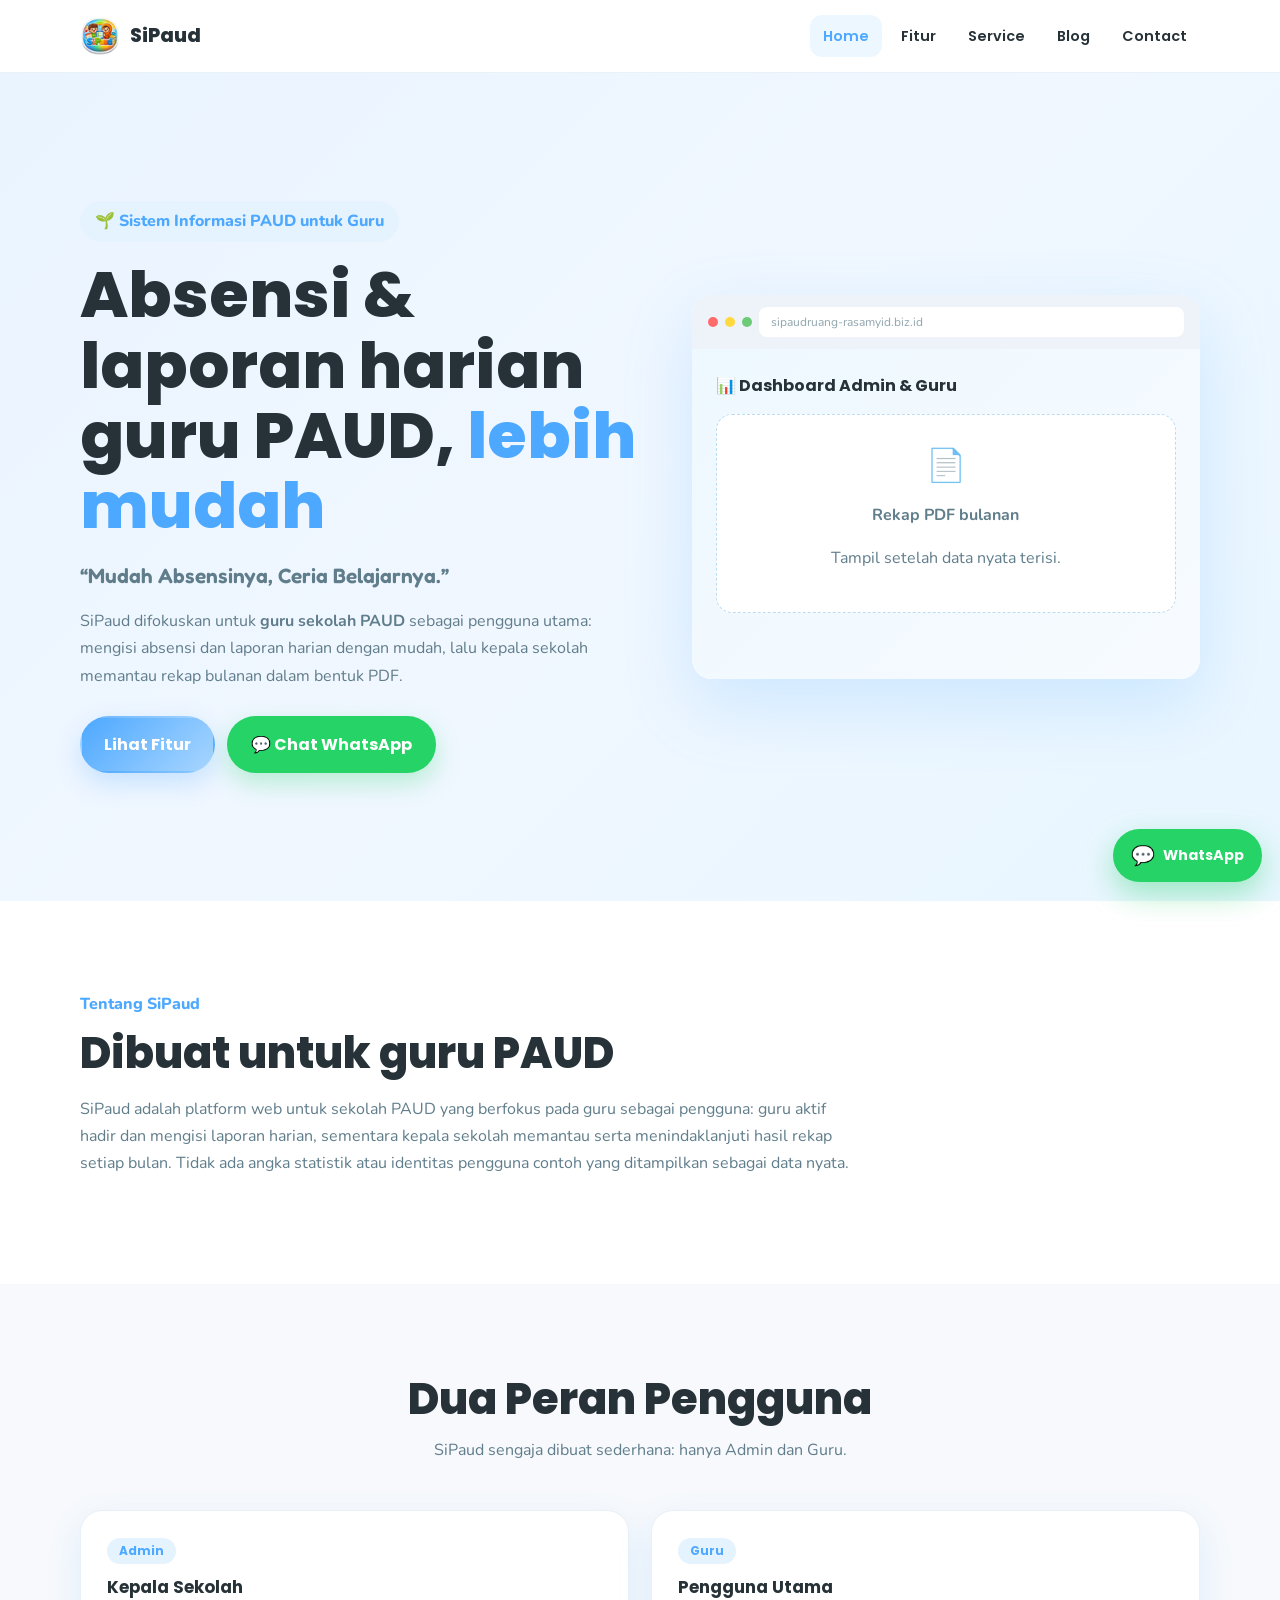
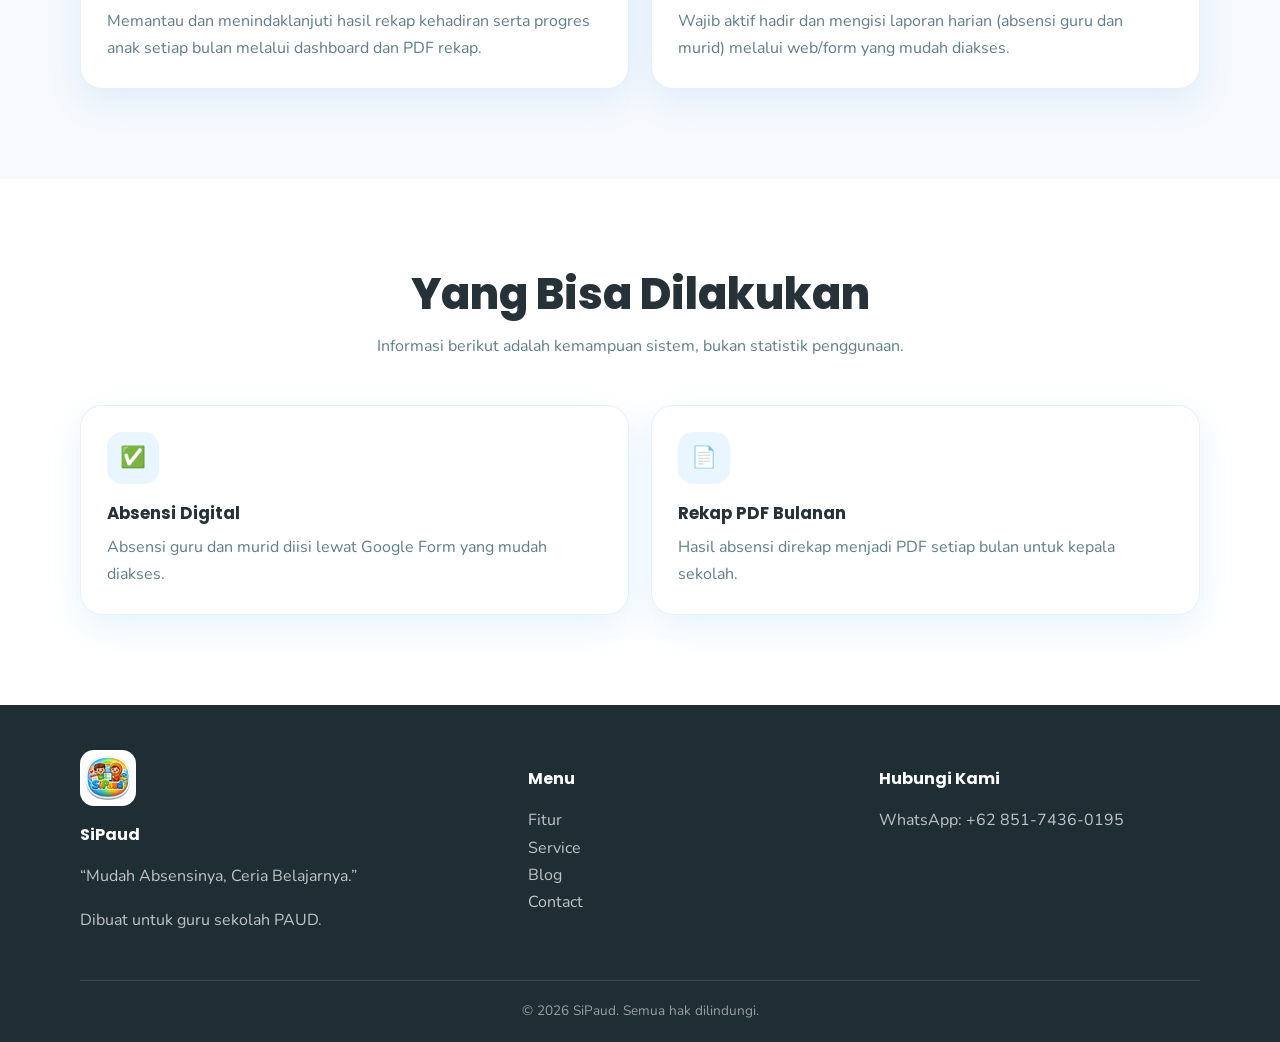
==== commit f744ab94: "s" ====
--- a/index.html
+++ b/index.html
@@ -1,7 +1,7 @@
-<!doctype html><html lang="id"><head><meta charset="utf-8"><meta name="viewport" content="width=device-width,initial-scale=1"><title>SiPaud | Sistem Informasi PAUD</title><meta name="description" content="SiPaud adalah platform digital untuk guru sekolah PAUD: absensi guru dan murid, laporan harian, rekap PDF bulanan, dan grafik progres per bulan."><link rel="canonical" href="https://sipaudruang-rasamyid.biz.id/"><link rel="stylesheet" href="styles.css"><link rel="icon" href="favicon.png"></head><body>
+<!doctype html><html lang="id"><head><meta charset="utf-8"><meta name="viewport" content="width=device-width,initial-scale=1"><title>SiPaud | Sistem Informasi PAUD</title><meta name="description" content="SiPaud adalah platform digital untuk guru sekolah PAUD: absensi guru dan murid, laporan harian, dan rekap PDF bulanan."><link rel="canonical" href="https://sipaudruang-rasamyid.biz.id/"><link rel="stylesheet" href="styles.css"><link rel="icon" href="favicon.png"></head><body>
 <nav class="navbar"><div class="container nav-inner"><a class="brand" href="index.html"><img class="brand-logo" src="logo.png" alt="Logo SiPaud" width="40" height="40">SiPaud</a><button class="menu-btn" aria-label="Buka menu">☰</button><div class="nav-links"><a class="active" href="index.html">Home</a><a href="fitur.html" target="_blank" rel="noopener">Fitur</a><a href="service.html" target="_blank" rel="noopener">Service</a><a href="blog.html" target="_blank" rel="noopener">Blog</a><a href="contact.html" target="_blank" rel="noopener">Contact</a></div></div></nav>
-<header class="hero"><div class="container hero-grid"><div><span class="badge">🌱 Sistem Informasi PAUD untuk Guru</span><h1>Absensi &amp; laporan harian guru PAUD, <span class="highlight">lebih mudah</span></h1><p class="tagline">“Mudah Absensinya, Ceria Belajarnya.”</p><p>SiPaud difokuskan untuk <strong>guru sekolah PAUD</strong> sebagai pengguna utama: mengisi absensi dan laporan harian dengan mudah, lalu kepala sekolah memantau rekap bulanan dalam bentuk PDF dan grafik.</p><div class="buttons"><a class="btn btn-primary" href="fitur.html" target="_blank" rel="noopener">Lihat Fitur</a><a class="btn btn-wa" data-wa href="#">💬 Chat WhatsApp</a></div></div><div class="mockup"><div class="browser"><span class="dot" style="background:#ff6b6b"></span><span class="dot" style="background:#ffd93d"></span><span class="dot" style="background:#6bcb77"></span><div class="url">sipaudruang-rasamyid.biz.id</div></div><div class="screen"><div class="screen-title">📊 Dashboard Admin &amp; Guru</div><div class="chart-card"><h3>Kehadiran per bulan</h3><p>Tampil setelah data nyata terisi.</p><div class="chart" data-chart="absensi"></div></div></div></div></div></header>
+<header class="hero"><div class="container hero-grid"><div><span class="badge">🌱 Sistem Informasi PAUD untuk Guru</span><h1>Absensi &amp; laporan harian guru PAUD, <span class="highlight">lebih mudah</span></h1><p class="tagline">“Mudah Absensinya, Ceria Belajarnya.”</p><p>SiPaud difokuskan untuk <strong>guru sekolah PAUD</strong> sebagai pengguna utama: mengisi absensi dan laporan harian dengan mudah, lalu kepala sekolah memantau rekap bulanan dalam bentuk PDF.</p><div class="buttons"><a class="btn btn-primary" href="fitur.html" target="_blank" rel="noopener">Lihat Fitur</a><a class="btn btn-wa" data-wa href="#">💬 Chat WhatsApp</a></div></div><div class="mockup"><div class="browser"><span class="dot" style="background:#ff6b6b"></span><span class="dot" style="background:#ffd93d"></span><span class="dot" style="background:#6bcb77"></span><div class="url">sipaudruang-rasamyid.biz.id</div></div><div class="screen"><div class="screen-title">📊 Dashboard Admin &amp; Guru</div><div class="empty-card"><div class="empty-icon">📄</div><strong>Rekap PDF bulanan</strong><p>Tampil setelah data nyata terisi.</p></div></div></div></div></header>
 <section class="section"><div class="container"><span class="eyebrow">Tentang SiPaud</span><h2 class="title" style="text-align:left">Dibuat untuk guru PAUD</h2><p style="color:var(--muted);max-width:780px">SiPaud adalah platform web untuk sekolah PAUD yang berfokus pada guru sebagai pengguna: guru aktif hadir dan mengisi laporan harian, sementara kepala sekolah memantau serta menindaklanjuti hasil rekap setiap bulan. Tidak ada angka statistik atau identitas pengguna contoh yang ditampilkan sebagai data nyata.</p></div></section>
 <section class="section soft"><div class="container"><h2 class="title">Dua Peran Pengguna</h2><p class="desc">SiPaud sengaja dibuat sederhana: hanya Admin dan Guru.</p><div class="grid-2"><article class="card"><span class="role-tag">Admin</span><h3>Kepala Sekolah</h3><p>Memantau dan menindaklanjuti hasil rekap kehadiran serta progres anak setiap bulan melalui dashboard dan PDF rekap.</p></article><article class="card"><span class="role-tag">Guru</span><h3>Pengguna Utama</h3><p>Wajib aktif hadir dan mengisi laporan harian (absensi guru dan murid) melalui web/form yang mudah diakses.</p></article></div></div></section>
-<section class="section"><div class="container"><h2 class="title">Yang Bisa Dilakukan</h2><p class="desc">Informasi berikut adalah kemampuan sistem, bukan statistik penggunaan.</p><div class="grid"><article class="card"><div class="icon">✅</div><h3>Absensi Digital</h3><p>Absensi guru dan murid diisi lewat Google Form yang mudah diakses.</p></article><article class="card"><div class="icon">📄</div><h3>Rekap PDF Bulanan</h3><p>Hasil absensi direkap menjadi PDF setiap bulan untuk kepala sekolah.</p></article><article class="card"><div class="icon">📈</div><h3>Grafik Bulanan</h3><p>Grafik absensi dan progres anak per bulan dari data yang tersimpan.</p></article></div></div></section>
+<section class="section"><div class="container"><h2 class="title">Yang Bisa Dilakukan</h2><p class="desc">Informasi berikut adalah kemampuan sistem, bukan statistik penggunaan.</p><div class="grid-2"><article class="card"><div class="icon">✅</div><h3>Absensi Digital</h3><p>Absensi guru dan murid diisi lewat Google Form yang mudah diakses.</p></article><article class="card"><div class="icon">📄</div><h3>Rekap PDF Bulanan</h3><p>Hasil absensi direkap menjadi PDF setiap bulan untuk kepala sekolah.</p></article></div></div></section>
 <footer class="footer"><div class="container"><div class="footer-grid"><div><img class="footer-logo" src="logo.png" alt="Logo SiPaud" width="56" height="56"><h3>SiPaud</h3><p>“Mudah Absensinya, Ceria Belajarnya.”</p><p>Dibuat untuk guru sekolah PAUD.</p></div><div><h3>Menu</h3><p><a href="fitur.html" target="_blank" rel="noopener">Fitur</a><br><a href="service.html" target="_blank" rel="noopener">Service</a><br><a href="blog.html" target="_blank" rel="noopener">Blog</a><br><a href="contact.html" target="_blank" rel="noopener">Contact</a></p></div><div><h3>Hubungi Kami</h3><p><a data-wa href="#">WhatsApp: +62 851-7436-0195</a></p></div></div><div class="copy">© 2026 SiPaud. Semua hak dilindungi.</div></div></footer><script src="script.js"></script></body></html>
--- a/styles.css
+++ b/styles.css
@@ -9,15 +9,75 @@
 .wa-float{position:fixed;right:18px;bottom:18px;z-index:1200;display:flex;align-items:center;gap:8px;background:#25D366;color:#fff;font:700 .9rem Poppins;padding:12px 18px;border-radius:50px;box-shadow:0 12px 30px rgba(37,211,102,.4)}
 .wa-float:hover{transform:translateY(-2px)}.wa-ico{font-size:1.2rem}
 .grid-2{display:grid;grid-template-columns:1fr 1fr;gap:22px}
-.chart-card{background:#fff;border:1px solid #e8f0f6;border-radius:var(--radius);padding:24px;box-shadow:var(--shadow)}
-.chart-card h3{font:700 1.05rem Poppins;margin:0 0 4px}.chart-card>p{color:var(--muted);margin:0 0 14px;font-size:.92rem}
-.chart svg{width:100%;height:auto;display:block}
-.legend{display:flex;gap:18px;flex-wrap:wrap;justify-content:center;font-size:.85rem;color:var(--muted);margin-top:8px}
-.legend i{display:inline-block;width:10px;height:10px;border-radius:50%;margin-right:6px}
-.chart-note{font-size:.82rem;color:var(--muted);text-align:center;margin:10px 0 0}
+
+
+
+
+
+
 .tree{background:#fff;border:1px solid #e8f0f6;border-radius:var(--radius);padding:24px;box-shadow:var(--shadow);font-family:Poppins;font-size:.92rem}
 .tree ul{list-style:none;margin:6px 0 0;padding-left:22px;border-left:2px dashed #bcdcf4}.tree>ul{border:0;padding-left:0}.tree li{margin:8px 0;color:var(--text)}.tree small{display:block;color:var(--muted);font-family:Nunito}
 .role-tag{display:inline-block;font:700 .75rem Poppins;padding:3px 10px;border-radius:50px;background:#edf7ff;color:var(--primary);margin-bottom:10px}
 code{background:#eef5fb;padding:1px 6px;border-radius:6px;font-size:.85em}
 @media(max-width:850px){.grid-2{grid-template-columns:1fr}.wa-text{display:none}.wa-float{padding:14px}}
 @media(max-width:560px){.grid.two-col-mobile{grid-template-columns:1fr}}
+
+/* ===== Bukti transaksi ===== */
+.proof-grid{display:grid;grid-template-columns:1.3fr .8fr;gap:28px;align-items:stretch}
+.proof-card{margin:0;display:flex;flex-direction:column;background:#fff;border:1px solid #e8f0f6;border-radius:var(--radius);box-shadow:var(--shadow);overflow:hidden;transition:transform .25s,box-shadow .25s}
+.proof-card:hover{transform:translateY(-4px);box-shadow:0 18px 45px rgba(77,168,255,.22)}
+.proof-bar{display:flex;align-items:center;gap:7px;background:#edf3f8;padding:12px 16px}
+.proof-label{margin-left:8px;font:600 .8rem Poppins;color:var(--muted)}
+.proof-media{position:relative;display:flex;align-items:center;justify-content:center;width:100%;height:540px;padding:16px;border:0;background:linear-gradient(135deg,#eef8ff,#f7fbff);cursor:zoom-in;overflow:hidden}
+.proof-media img{max-width:100%;max-height:100%;width:auto;height:auto;object-fit:contain;border-radius:10px;box-shadow:0 8px 24px rgba(38,50,56,.15)}
+.proof-zoom{position:absolute;right:14px;bottom:14px;background:rgba(38,50,56,.82);color:#fff;font:600 .78rem Poppins;padding:6px 12px;border-radius:50px;opacity:0;transform:translateY(6px);transition:.2s}
+.proof-media:hover .proof-zoom,.proof-media:focus-visible .proof-zoom{opacity:1;transform:none}
+.proof-media:focus-visible{outline:3px solid var(--primary);outline-offset:-3px}
+.proof-missing{display:none;text-align:center;color:var(--muted);border:1px dashed #bcdcf4;border-radius:14px;padding:30px 20px;background:#fff}
+.proof-media.is-missing{cursor:default}
+.proof-media.is-missing img,.proof-media.is-missing .proof-zoom{display:none}
+.proof-media.is-missing .proof-missing{display:block}
+.proof-card figcaption{padding:18px 22px 22px;border-top:1px solid #edf2f5}
+.proof-card figcaption strong{display:block;font:700 1rem Poppins;margin-bottom:2px}
+.proof-card figcaption span{color:var(--muted);font-size:.92rem}
+.proof-dialog{border:0;padding:0;background:transparent;max-width:94vw;max-height:94vh;overflow:visible}
+.proof-dialog::backdrop{background:rgba(20,30,36,.82);backdrop-filter:blur(4px)}
+.proof-dialog img{display:block;max-width:94vw;max-height:90vh;border-radius:14px;background:#fff;box-shadow:0 25px 70px rgba(0,0,0,.5)}
+.proof-close{position:absolute;top:-14px;right:-14px;width:38px;height:38px;border:0;border-radius:50%;background:#fff;color:var(--text);font-size:1rem;cursor:pointer;box-shadow:0 6px 18px rgba(0,0,0,.3);z-index:2}
+@media(max-width:850px){.proof-grid{grid-template-columns:1fr}.proof-media{height:360px}.proof-media.portrait{height:520px}}
+@media(max-width:560px){.proof-media{height:280px;padding:12px}.proof-media.portrait{height:460px}.proof-close{top:8px;right:8px}}
+
+/* ===== Blog: daftar & artikel ===== */
+.post-grid{display:grid;grid-template-columns:repeat(auto-fill,minmax(320px,1fr));gap:26px;margin-bottom:10px}
+.post-card{display:flex;flex-direction:column;background:#fff;border:1px solid #e8f0f6;border-radius:var(--radius);box-shadow:var(--shadow);overflow:hidden;color:var(--text);transition:transform .25s,box-shadow .25s}
+.post-card:hover{transform:translateY(-4px);box-shadow:0 18px 45px rgba(77,168,255,.22)}
+.post-thumb{display:grid;place-items:center;height:170px;background:linear-gradient(135deg,#EAF4FF,#E8F6FF 55%,#DFF8EC)}
+.post-thumb img{width:72px;height:72px;border-radius:18px;box-shadow:0 10px 25px rgba(77,168,255,.25)}
+.post-body{display:flex;flex-direction:column;gap:10px;padding:22px 24px 24px;flex:1}
+.post-tag{align-self:flex-start;background:#e5f3ff;color:var(--primary);font:700 .75rem Poppins;padding:4px 12px;border-radius:50px}
+.post-body h2{font:700 1.15rem/1.4 Poppins;margin:0}
+.post-body p{color:var(--muted);margin:0;font-size:.95rem}
+.post-meta,.article-meta{display:flex;flex-wrap:wrap;gap:6px 16px;color:var(--muted);font-size:.85rem}
+.post-more{margin-top:auto;padding-top:6px;color:var(--primary);font:700 .9rem Poppins}
+.article-head{max-width:820px}
+.back-link{display:inline-block;margin-bottom:16px;color:var(--primary);font:600 .9rem Poppins}
+.back-link:hover{text-decoration:underline}
+.article-head h1{font:800 clamp(1.7rem,4vw,2.6rem)/1.25 Poppins;margin:0 0 16px}
+.article{max-width:760px;margin:auto;font-size:1.05rem}
+.article .lead{font-size:1.15rem;color:var(--text);border-left:4px solid var(--primary);padding-left:18px;margin:0 0 34px}
+.article h2{font:700 1.45rem/1.35 Poppins;margin:40px 0 12px}
+.article p{margin:0 0 16px;color:#37474f}
+.role-grid{display:grid;grid-template-columns:1fr 1fr;gap:18px;margin:20px 0 10px}
+.role-card{background:var(--soft);border:1px solid #e8f0f6;border-radius:18px;padding:20px}
+.role-card h3{font:700 1.05rem Poppins;margin:10px 0 6px}
+.role-card p{margin:0;font-size:.95rem;color:var(--muted)}
+.role-tag{display:inline-block;background:#e5f3ff;color:var(--primary);font:700 .75rem Poppins;padding:4px 12px;border-radius:50px}
+.check-list{list-style:none;padding:0;margin:16px 0;display:grid;gap:12px}
+.check-list li{position:relative;padding:14px 16px 14px 48px;background:#fff;border:1px solid #e8f0f6;border-radius:14px}
+.check-list li::before{content:"✓";position:absolute;left:16px;top:14px;width:22px;height:22px;border-radius:50%;background:#e3f8ec;color:#27AE60;display:grid;place-items:center;font-weight:800;font-size:.8rem}
+.steps{list-style:none;counter-reset:s;padding:0;margin:16px 0;display:grid;gap:12px}
+.steps li{counter-increment:s;position:relative;padding:14px 16px 14px 56px;background:#fff;border:1px solid #e8f0f6;border-radius:14px}
+.steps li::before{content:counter(s);position:absolute;left:14px;top:12px;width:30px;height:30px;border-radius:50%;background:linear-gradient(135deg,var(--primary),var(--primary2));color:#fff;display:grid;place-items:center;font:700 .85rem Poppins}
+.callout{background:#f7fbff;border-left:4px solid var(--primary);border-radius:12px;padding:16px 20px;margin:26px 0;color:var(--muted);font-size:.98rem}
+.article-cta{display:flex;flex-wrap:wrap;gap:12px;margin-top:22px}
+@media(max-width:560px){.role-grid{grid-template-columns:1fr}.post-grid{grid-template-columns:1fr}.article{font-size:1rem}}
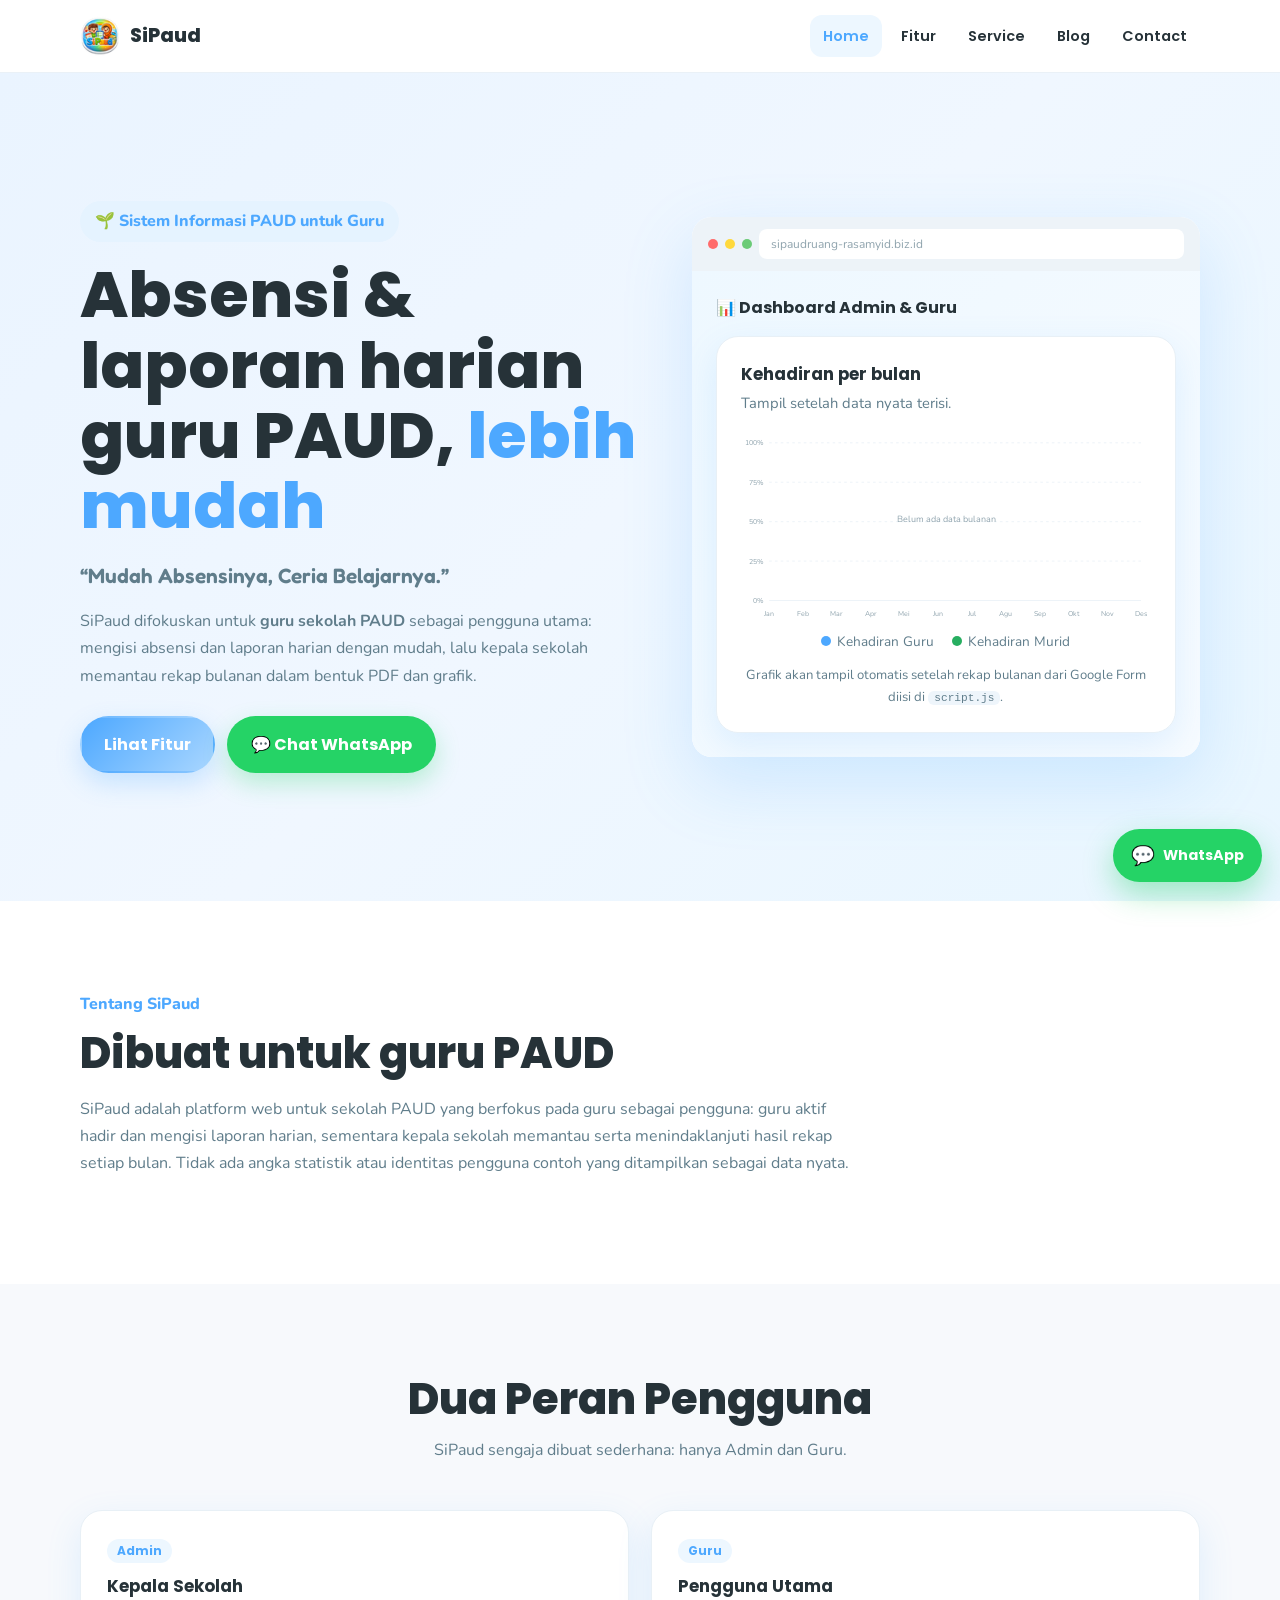
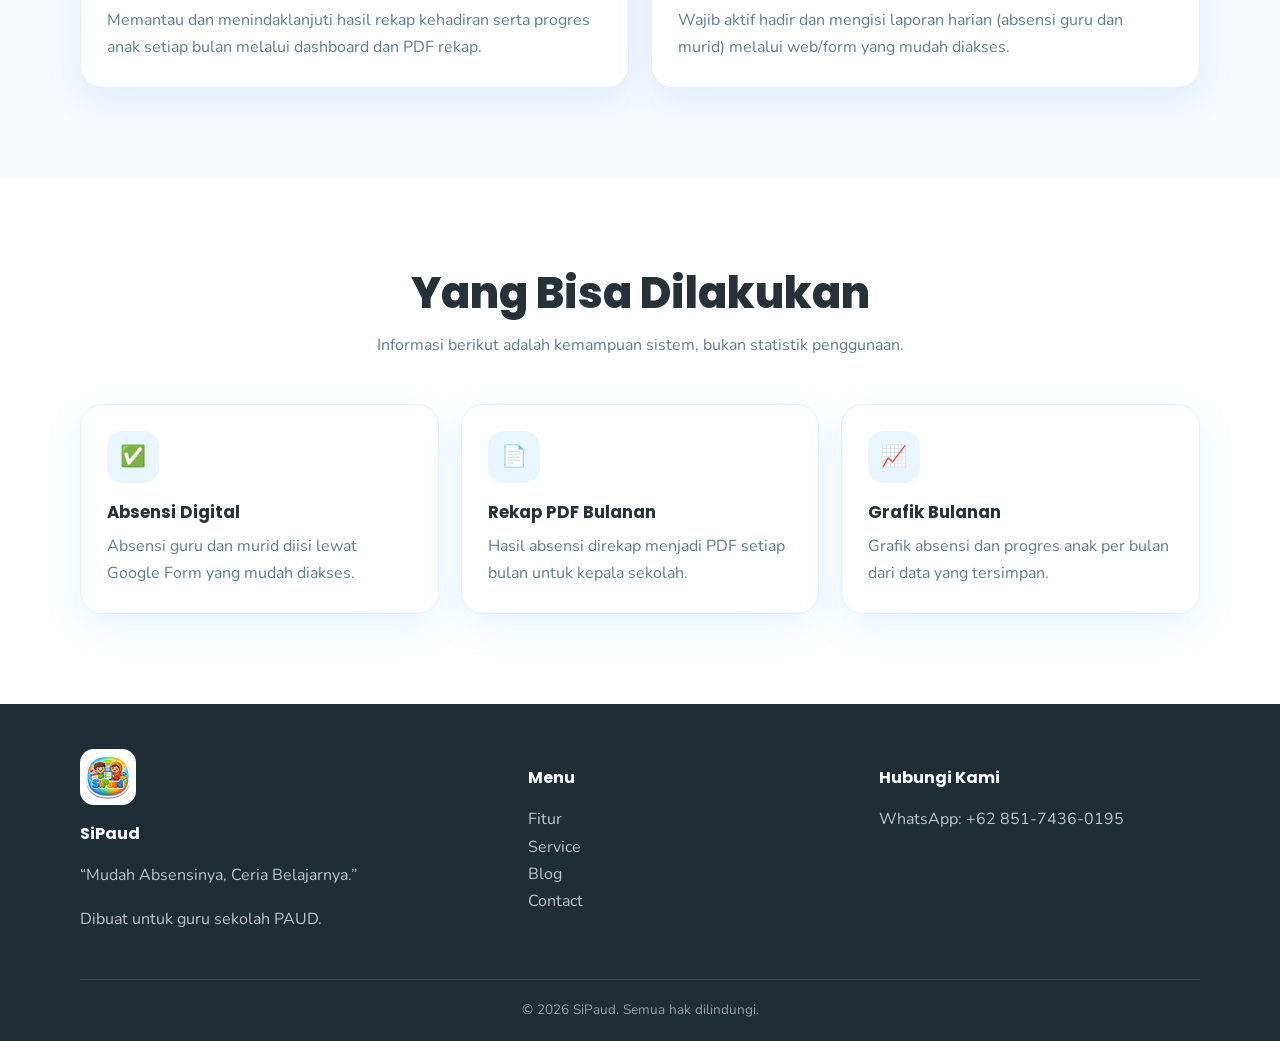
==== commit a621e706: "ENAK XV" ====
--- a/index.html
+++ b/index.html
@@ -1,7 +1,7 @@
-<!doctype html><html lang="id"><head><meta charset="utf-8"><meta name="viewport" content="width=device-width,initial-scale=1"><title>SiPaud | Sistem Informasi PAUD</title><meta name="description" content="SiPaud adalah platform digital untuk guru sekolah PAUD: absensi guru dan murid, laporan harian, dan rekap PDF bulanan."><link rel="canonical" href="https://sipaudruang-rasamyid.biz.id/"><link rel="stylesheet" href="styles.css"><link rel="icon" href="favicon.png"></head><body>
+<!doctype html><html lang="id"><head><meta charset="utf-8"><meta name="viewport" content="width=device-width,initial-scale=1"><title>SiPaud | Sistem Informasi PAUD</title><meta name="description" content="SiPaud adalah platform digital untuk guru sekolah PAUD: absensi guru dan murid, laporan harian, rekap PDF bulanan, dan grafik progres per bulan."><link rel="canonical" href="https://sipaudruang-rasamyid.biz.id/"><link rel="stylesheet" href="styles.css"><link rel="icon" href="favicon.png"></head><body>
 <nav class="navbar"><div class="container nav-inner"><a class="brand" href="index.html"><img class="brand-logo" src="logo.png" alt="Logo SiPaud" width="40" height="40">SiPaud</a><button class="menu-btn" aria-label="Buka menu">☰</button><div class="nav-links"><a class="active" href="index.html">Home</a><a href="fitur.html" target="_blank" rel="noopener">Fitur</a><a href="service.html" target="_blank" rel="noopener">Service</a><a href="blog.html" target="_blank" rel="noopener">Blog</a><a href="contact.html" target="_blank" rel="noopener">Contact</a></div></div></nav>
-<header class="hero"><div class="container hero-grid"><div><span class="badge">🌱 Sistem Informasi PAUD untuk Guru</span><h1>Absensi &amp; laporan harian guru PAUD, <span class="highlight">lebih mudah</span></h1><p class="tagline">“Mudah Absensinya, Ceria Belajarnya.”</p><p>SiPaud difokuskan untuk <strong>guru sekolah PAUD</strong> sebagai pengguna utama: mengisi absensi dan laporan harian dengan mudah, lalu kepala sekolah memantau rekap bulanan dalam bentuk PDF.</p><div class="buttons"><a class="btn btn-primary" href="fitur.html" target="_blank" rel="noopener">Lihat Fitur</a><a class="btn btn-wa" data-wa href="#">💬 Chat WhatsApp</a></div></div><div class="mockup"><div class="browser"><span class="dot" style="background:#ff6b6b"></span><span class="dot" style="background:#ffd93d"></span><span class="dot" style="background:#6bcb77"></span><div class="url">sipaudruang-rasamyid.biz.id</div></div><div class="screen"><div class="screen-title">📊 Dashboard Admin &amp; Guru</div><div class="empty-card"><div class="empty-icon">📄</div><strong>Rekap PDF bulanan</strong><p>Tampil setelah data nyata terisi.</p></div></div></div></div></header>
+<header class="hero"><div class="container hero-grid"><div><span class="badge">🌱 Sistem Informasi PAUD untuk Guru</span><h1>Absensi &amp; laporan harian guru PAUD, <span class="highlight">lebih mudah</span></h1><p class="tagline">“Mudah Absensinya, Ceria Belajarnya.”</p><p>SiPaud difokuskan untuk <strong>guru sekolah PAUD</strong> sebagai pengguna utama: mengisi absensi dan laporan harian dengan mudah, lalu kepala sekolah memantau rekap bulanan dalam bentuk PDF dan grafik.</p><div class="buttons"><a class="btn btn-primary" href="fitur.html" target="_blank" rel="noopener">Lihat Fitur</a><a class="btn btn-wa" data-wa href="#">💬 Chat WhatsApp</a></div></div><div class="mockup"><div class="browser"><span class="dot" style="background:#ff6b6b"></span><span class="dot" style="background:#ffd93d"></span><span class="dot" style="background:#6bcb77"></span><div class="url">sipaudruang-rasamyid.biz.id</div></div><div class="screen"><div class="screen-title">📊 Dashboard Admin &amp; Guru</div><div class="chart-card"><h3>Kehadiran per bulan</h3><p>Tampil setelah data nyata terisi.</p><div class="chart" data-chart="absensi"></div></div></div></div></div></header>
 <section class="section"><div class="container"><span class="eyebrow">Tentang SiPaud</span><h2 class="title" style="text-align:left">Dibuat untuk guru PAUD</h2><p style="color:var(--muted);max-width:780px">SiPaud adalah platform web untuk sekolah PAUD yang berfokus pada guru sebagai pengguna: guru aktif hadir dan mengisi laporan harian, sementara kepala sekolah memantau serta menindaklanjuti hasil rekap setiap bulan. Tidak ada angka statistik atau identitas pengguna contoh yang ditampilkan sebagai data nyata.</p></div></section>
 <section class="section soft"><div class="container"><h2 class="title">Dua Peran Pengguna</h2><p class="desc">SiPaud sengaja dibuat sederhana: hanya Admin dan Guru.</p><div class="grid-2"><article class="card"><span class="role-tag">Admin</span><h3>Kepala Sekolah</h3><p>Memantau dan menindaklanjuti hasil rekap kehadiran serta progres anak setiap bulan melalui dashboard dan PDF rekap.</p></article><article class="card"><span class="role-tag">Guru</span><h3>Pengguna Utama</h3><p>Wajib aktif hadir dan mengisi laporan harian (absensi guru dan murid) melalui web/form yang mudah diakses.</p></article></div></div></section>
-<section class="section"><div class="container"><h2 class="title">Yang Bisa Dilakukan</h2><p class="desc">Informasi berikut adalah kemampuan sistem, bukan statistik penggunaan.</p><div class="grid-2"><article class="card"><div class="icon">✅</div><h3>Absensi Digital</h3><p>Absensi guru dan murid diisi lewat Google Form yang mudah diakses.</p></article><article class="card"><div class="icon">📄</div><h3>Rekap PDF Bulanan</h3><p>Hasil absensi direkap menjadi PDF setiap bulan untuk kepala sekolah.</p></article></div></div></section>
+<section class="section"><div class="container"><h2 class="title">Yang Bisa Dilakukan</h2><p class="desc">Informasi berikut adalah kemampuan sistem, bukan statistik penggunaan.</p><div class="grid"><article class="card"><div class="icon">✅</div><h3>Absensi Digital</h3><p>Absensi guru dan murid diisi lewat Google Form yang mudah diakses.</p></article><article class="card"><div class="icon">📄</div><h3>Rekap PDF Bulanan</h3><p>Hasil absensi direkap menjadi PDF setiap bulan untuk kepala sekolah.</p></article><article class="card"><div class="icon">📈</div><h3>Grafik Bulanan</h3><p>Grafik absensi dan progres anak per bulan dari data yang tersimpan.</p></article></div></div></section>
 <footer class="footer"><div class="container"><div class="footer-grid"><div><img class="footer-logo" src="logo.png" alt="Logo SiPaud" width="56" height="56"><h3>SiPaud</h3><p>“Mudah Absensinya, Ceria Belajarnya.”</p><p>Dibuat untuk guru sekolah PAUD.</p></div><div><h3>Menu</h3><p><a href="fitur.html" target="_blank" rel="noopener">Fitur</a><br><a href="service.html" target="_blank" rel="noopener">Service</a><br><a href="blog.html" target="_blank" rel="noopener">Blog</a><br><a href="contact.html" target="_blank" rel="noopener">Contact</a></p></div><div><h3>Hubungi Kami</h3><p><a data-wa href="#">WhatsApp: +62 851-7436-0195</a></p></div></div><div class="copy">© 2026 SiPaud. Semua hak dilindungi.</div></div></footer><script src="script.js"></script></body></html>
--- a/styles.css
+++ b/styles.css
@@ -9,75 +9,15 @@
 .wa-float{position:fixed;right:18px;bottom:18px;z-index:1200;display:flex;align-items:center;gap:8px;background:#25D366;color:#fff;font:700 .9rem Poppins;padding:12px 18px;border-radius:50px;box-shadow:0 12px 30px rgba(37,211,102,.4)}
 .wa-float:hover{transform:translateY(-2px)}.wa-ico{font-size:1.2rem}
 .grid-2{display:grid;grid-template-columns:1fr 1fr;gap:22px}
-
-
-
-
-
-
+.chart-card{background:#fff;border:1px solid #e8f0f6;border-radius:var(--radius);padding:24px;box-shadow:var(--shadow)}
+.chart-card h3{font:700 1.05rem Poppins;margin:0 0 4px}.chart-card>p{color:var(--muted);margin:0 0 14px;font-size:.92rem}
+.chart svg{width:100%;height:auto;display:block}
+.legend{display:flex;gap:18px;flex-wrap:wrap;justify-content:center;font-size:.85rem;color:var(--muted);margin-top:8px}
+.legend i{display:inline-block;width:10px;height:10px;border-radius:50%;margin-right:6px}
+.chart-note{font-size:.82rem;color:var(--muted);text-align:center;margin:10px 0 0}
 .tree{background:#fff;border:1px solid #e8f0f6;border-radius:var(--radius);padding:24px;box-shadow:var(--shadow);font-family:Poppins;font-size:.92rem}
 .tree ul{list-style:none;margin:6px 0 0;padding-left:22px;border-left:2px dashed #bcdcf4}.tree>ul{border:0;padding-left:0}.tree li{margin:8px 0;color:var(--text)}.tree small{display:block;color:var(--muted);font-family:Nunito}
 .role-tag{display:inline-block;font:700 .75rem Poppins;padding:3px 10px;border-radius:50px;background:#edf7ff;color:var(--primary);margin-bottom:10px}
 code{background:#eef5fb;padding:1px 6px;border-radius:6px;font-size:.85em}
 @media(max-width:850px){.grid-2{grid-template-columns:1fr}.wa-text{display:none}.wa-float{padding:14px}}
 @media(max-width:560px){.grid.two-col-mobile{grid-template-columns:1fr}}
-
-/* ===== Bukti transaksi ===== */
-.proof-grid{display:grid;grid-template-columns:1.3fr .8fr;gap:28px;align-items:stretch}
-.proof-card{margin:0;display:flex;flex-direction:column;background:#fff;border:1px solid #e8f0f6;border-radius:var(--radius);box-shadow:var(--shadow);overflow:hidden;transition:transform .25s,box-shadow .25s}
-.proof-card:hover{transform:translateY(-4px);box-shadow:0 18px 45px rgba(77,168,255,.22)}
-.proof-bar{display:flex;align-items:center;gap:7px;background:#edf3f8;padding:12px 16px}
-.proof-label{margin-left:8px;font:600 .8rem Poppins;color:var(--muted)}
-.proof-media{position:relative;display:flex;align-items:center;justify-content:center;width:100%;height:540px;padding:16px;border:0;background:linear-gradient(135deg,#eef8ff,#f7fbff);cursor:zoom-in;overflow:hidden}
-.proof-media img{max-width:100%;max-height:100%;width:auto;height:auto;object-fit:contain;border-radius:10px;box-shadow:0 8px 24px rgba(38,50,56,.15)}
-.proof-zoom{position:absolute;right:14px;bottom:14px;background:rgba(38,50,56,.82);color:#fff;font:600 .78rem Poppins;padding:6px 12px;border-radius:50px;opacity:0;transform:translateY(6px);transition:.2s}
-.proof-media:hover .proof-zoom,.proof-media:focus-visible .proof-zoom{opacity:1;transform:none}
-.proof-media:focus-visible{outline:3px solid var(--primary);outline-offset:-3px}
-.proof-missing{display:none;text-align:center;color:var(--muted);border:1px dashed #bcdcf4;border-radius:14px;padding:30px 20px;background:#fff}
-.proof-media.is-missing{cursor:default}
-.proof-media.is-missing img,.proof-media.is-missing .proof-zoom{display:none}
-.proof-media.is-missing .proof-missing{display:block}
-.proof-card figcaption{padding:18px 22px 22px;border-top:1px solid #edf2f5}
-.proof-card figcaption strong{display:block;font:700 1rem Poppins;margin-bottom:2px}
-.proof-card figcaption span{color:var(--muted);font-size:.92rem}
-.proof-dialog{border:0;padding:0;background:transparent;max-width:94vw;max-height:94vh;overflow:visible}
-.proof-dialog::backdrop{background:rgba(20,30,36,.82);backdrop-filter:blur(4px)}
-.proof-dialog img{display:block;max-width:94vw;max-height:90vh;border-radius:14px;background:#fff;box-shadow:0 25px 70px rgba(0,0,0,.5)}
-.proof-close{position:absolute;top:-14px;right:-14px;width:38px;height:38px;border:0;border-radius:50%;background:#fff;color:var(--text);font-size:1rem;cursor:pointer;box-shadow:0 6px 18px rgba(0,0,0,.3);z-index:2}
-@media(max-width:850px){.proof-grid{grid-template-columns:1fr}.proof-media{height:360px}.proof-media.portrait{height:520px}}
-@media(max-width:560px){.proof-media{height:280px;padding:12px}.proof-media.portrait{height:460px}.proof-close{top:8px;right:8px}}
-
-/* ===== Blog: daftar & artikel ===== */
-.post-grid{display:grid;grid-template-columns:repeat(auto-fill,minmax(320px,1fr));gap:26px;margin-bottom:10px}
-.post-card{display:flex;flex-direction:column;background:#fff;border:1px solid #e8f0f6;border-radius:var(--radius);box-shadow:var(--shadow);overflow:hidden;color:var(--text);transition:transform .25s,box-shadow .25s}
-.post-card:hover{transform:translateY(-4px);box-shadow:0 18px 45px rgba(77,168,255,.22)}
-.post-thumb{display:grid;place-items:center;height:170px;background:linear-gradient(135deg,#EAF4FF,#E8F6FF 55%,#DFF8EC)}
-.post-thumb img{width:72px;height:72px;border-radius:18px;box-shadow:0 10px 25px rgba(77,168,255,.25)}
-.post-body{display:flex;flex-direction:column;gap:10px;padding:22px 24px 24px;flex:1}
-.post-tag{align-self:flex-start;background:#e5f3ff;color:var(--primary);font:700 .75rem Poppins;padding:4px 12px;border-radius:50px}
-.post-body h2{font:700 1.15rem/1.4 Poppins;margin:0}
-.post-body p{color:var(--muted);margin:0;font-size:.95rem}
-.post-meta,.article-meta{display:flex;flex-wrap:wrap;gap:6px 16px;color:var(--muted);font-size:.85rem}
-.post-more{margin-top:auto;padding-top:6px;color:var(--primary);font:700 .9rem Poppins}
-.article-head{max-width:820px}
-.back-link{display:inline-block;margin-bottom:16px;color:var(--primary);font:600 .9rem Poppins}
-.back-link:hover{text-decoration:underline}
-.article-head h1{font:800 clamp(1.7rem,4vw,2.6rem)/1.25 Poppins;margin:0 0 16px}
-.article{max-width:760px;margin:auto;font-size:1.05rem}
-.article .lead{font-size:1.15rem;color:var(--text);border-left:4px solid var(--primary);padding-left:18px;margin:0 0 34px}
-.article h2{font:700 1.45rem/1.35 Poppins;margin:40px 0 12px}
-.article p{margin:0 0 16px;color:#37474f}
-.role-grid{display:grid;grid-template-columns:1fr 1fr;gap:18px;margin:20px 0 10px}
-.role-card{background:var(--soft);border:1px solid #e8f0f6;border-radius:18px;padding:20px}
-.role-card h3{font:700 1.05rem Poppins;margin:10px 0 6px}
-.role-card p{margin:0;font-size:.95rem;color:var(--muted)}
-.role-tag{display:inline-block;background:#e5f3ff;color:var(--primary);font:700 .75rem Poppins;padding:4px 12px;border-radius:50px}
-.check-list{list-style:none;padding:0;margin:16px 0;display:grid;gap:12px}
-.check-list li{position:relative;padding:14px 16px 14px 48px;background:#fff;border:1px solid #e8f0f6;border-radius:14px}
-.check-list li::before{content:"✓";position:absolute;left:16px;top:14px;width:22px;height:22px;border-radius:50%;background:#e3f8ec;color:#27AE60;display:grid;place-items:center;font-weight:800;font-size:.8rem}
-.steps{list-style:none;counter-reset:s;padding:0;margin:16px 0;display:grid;gap:12px}
-.steps li{counter-increment:s;position:relative;padding:14px 16px 14px 56px;background:#fff;border:1px solid #e8f0f6;border-radius:14px}
-.steps li::before{content:counter(s);position:absolute;left:14px;top:12px;width:30px;height:30px;border-radius:50%;background:linear-gradient(135deg,var(--primary),var(--primary2));color:#fff;display:grid;place-items:center;font:700 .85rem Poppins}
-.callout{background:#f7fbff;border-left:4px solid var(--primary);border-radius:12px;padding:16px 20px;margin:26px 0;color:var(--muted);font-size:.98rem}
-.article-cta{display:flex;flex-wrap:wrap;gap:12px;margin-top:22px}
-@media(max-width:560px){.role-grid{grid-template-columns:1fr}.post-grid{grid-template-columns:1fr}.article{font-size:1rem}}
